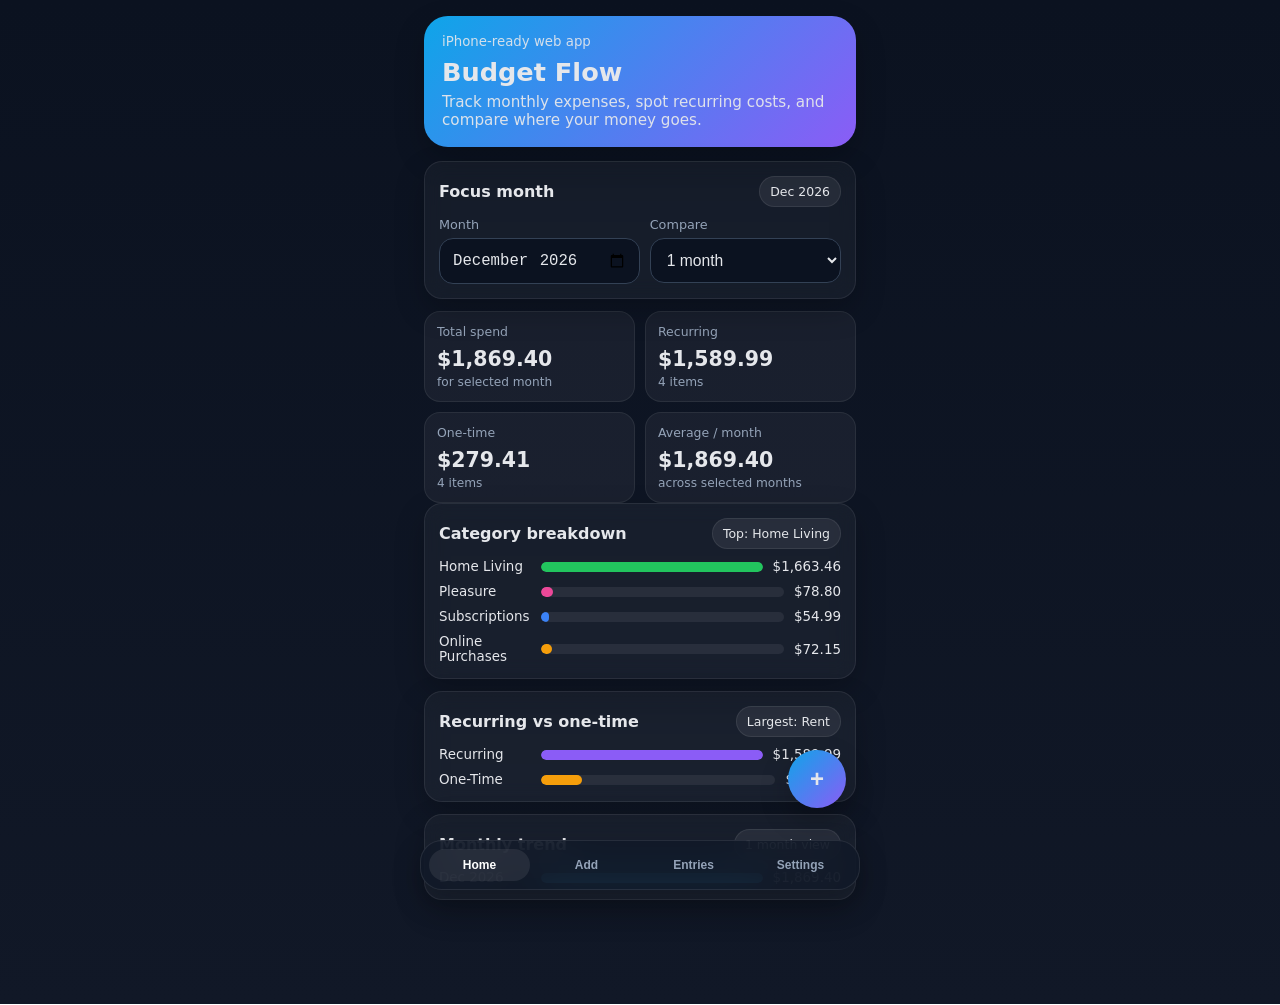
==== index.html @ 158a72c1 "Add files via upload" ====
<!DOCTYPE html>
<html lang="en">
<head>
  <meta charset="UTF-8" />
  <meta name="viewport" content="width=device-width, initial-scale=1, viewport-fit=cover" />
  <meta name="theme-color" content="#111827" />

  <meta name="apple-mobile-web-app-capable" content="yes" />
  <meta name="apple-mobile-web-app-status-bar-style" content="black-translucent" />
  <meta name="apple-mobile-web-app-title" content="Budget Flow" />
  <link rel="manifest" href="manifest.webmanifest" />
  <link rel="apple-touch-icon" href="icon-192.png" />
  <title>Budget Flow</title>
  <style>
    :root {
      --bg: #0f172a;
      --panel: #111827;
      --panel-2: #1f2937;
      --card: #ffffff;
      --text: #e5e7eb;
      --muted: #94a3b8;
      --line: #334155;
      --accent: #38bdf8;
      --green: #22c55e;
      --red: #ef4444;
      --amber: #f59e0b;
      --purple: #8b5cf6;
      --pink: #ec4899;
      --shadow: 0 12px 30px rgba(0,0,0,.22);
      --radius: 18px;
    }
    * { box-sizing: border-box; }
    body {
      margin: 0;
      font-family: Inter, ui-sans-serif, system-ui, -apple-system, Segoe UI, Roboto, Arial, sans-serif;
      background: linear-gradient(180deg, #0b1220 0%, #111827 100%);
      color: var(--text);
      min-height: 100vh;
    }
    .app {
      width: 100%;
      max-width: 460px;
      margin: 0 auto;
      min-height: 100vh;
      padding: 16px 14px 92px;
      position: relative;
    }
    .hero {
      background: linear-gradient(135deg, #0ea5e9 0%, #8b5cf6 100%);
      border-radius: 24px;
      padding: 18px;
      box-shadow: var(--shadow);
      margin-bottom: 14px;
    }
    .hero small { opacity: .9; display:block; margin-bottom:8px; }
    .hero h1 { margin: 0 0 6px; font-size: 1.6rem; }
    .hero p { margin: 0; opacity: .95; font-size: .95rem; }
    .tabs { display: none; }
    .screen { display: none; }
    .screen.active { display: block; }
    .card {
      background: rgba(255,255,255,.04);
      backdrop-filter: blur(10px);
      border: 1px solid rgba(255,255,255,.08);
      border-radius: var(--radius);
      padding: 14px;
      margin-bottom: 12px;
      box-shadow: var(--shadow);
    }
    .section-title {
      display:flex;
      align-items:center;
      justify-content:space-between;
      margin-bottom: 10px;
      gap: 8px;
    }
    .section-title h2 { font-size: 1rem; margin: 0; }
    .chip {
      display:inline-flex;
      align-items:center;
      gap:6px;
      padding: 7px 10px;
      border-radius: 999px;
      background: rgba(255,255,255,.07);
      color: var(--text);
      font-size: .78rem;
      border: 1px solid rgba(255,255,255,.08);
    }
    .grid2 { display:grid; grid-template-columns: 1fr 1fr; gap: 10px; }
    .metric {
      background: rgba(255,255,255,.05);
      border: 1px solid rgba(255,255,255,.07);
      border-radius: 16px;
      padding: 12px;
    }
    .metric .label { color: var(--muted); font-size: .78rem; margin-bottom: 8px; }
    .metric .value { font-size: 1.28rem; font-weight: 700; }
    .metric .sub { color: var(--muted); font-size: .76rem; margin-top: 4px; }
    .row { display:flex; gap:10px; }
    .row > * { flex:1; }
    label { display:block; font-size:.8rem; color: var(--muted); margin: 0 0 6px; }
    input, select, button, textarea {
      width: 100%;
      border: 1px solid var(--line);
      border-radius: 14px;
      background: #0b1220;
      color: var(--text);
      padding: 12px 12px;
      font-size: .98rem;
      outline: none;
    }
    textarea { min-height: 86px; resize: vertical; }
    button {
      background: linear-gradient(135deg, #0ea5e9 0%, #8b5cf6 100%);
      border: none;
      font-weight: 700;
      cursor: pointer;
    }
    button.secondary {
      background: rgba(255,255,255,.07);
      border: 1px solid rgba(255,255,255,.1);
      font-weight: 600;
    }
    button.danger { background: linear-gradient(135deg, #ef4444 0%, #f97316 100%); }
    .segmented {
      display:flex;
      background: rgba(255,255,255,.05);
      border-radius: 14px;
      padding: 4px;
      gap: 4px;
    }
    .segmented button {
      background: transparent;
      border: 0;
      padding: 10px 8px;
      border-radius: 12px;
      font-size: .86rem;
      color: var(--text);
    }
    .segmented button.active { background: rgba(255,255,255,.11); }
    .barlist { display:flex; flex-direction:column; gap:10px; }
    .barrow { display:grid; grid-template-columns: 92px 1fr auto; gap: 10px; align-items:center; font-size:.84rem; }
    .bar {
      height: 10px; border-radius: 999px; background: rgba(255,255,255,.07); overflow:hidden;
    }
    .bar > span { display:block; height:100%; border-radius:999px; }
    .transactions { display:flex; flex-direction:column; gap:10px; }
    .tx {
      background: rgba(255,255,255,.04);
      border: 1px solid rgba(255,255,255,.07);
      border-radius: 16px;
      padding: 12px;
    }
    .tx-top { display:flex; justify-content:space-between; gap:10px; align-items:start; }
    .tx-title { font-weight:700; }
    .tx-meta { color: var(--muted); font-size: .78rem; margin-top: 6px; line-height: 1.45; }
    .amount { font-weight:800; white-space: nowrap; }
    .pillrow { display:flex; flex-wrap:wrap; gap:6px; margin-top:8px; }
    .pill { font-size:.73rem; padding:6px 8px; border-radius: 999px; background: rgba(255,255,255,.07); border:1px solid rgba(255,255,255,.08); }
    .home { background: rgba(34,197,94,.17); }
    .pleasure { background: rgba(236,72,153,.17); }
    .subscriptions { background: rgba(59,130,246,.17); }
    .online { background: rgba(245,158,11,.17); }
    .fixednav {
      position: fixed;
      bottom: 10px;
      left: 50%;
      transform: translateX(-50%);
      width: min(440px, calc(100vw - 20px));
      background: rgba(17,24,39,.88);
      border: 1px solid rgba(255,255,255,.09);
      border-radius: 22px;
      backdrop-filter: blur(18px);
      box-shadow: var(--shadow);
      display:grid;
      grid-template-columns: repeat(4,1fr);
      gap: 6px;
      padding: 8px;
      z-index: 20;
    }
    .navbtn {
      background: transparent;
      border: none;
      color: var(--muted);
      padding: 9px 4px;
      border-radius: 16px;
      font-size: .75rem;
    }
    .navbtn.active { background: rgba(255,255,255,.08); color: white; }
    .fab {
      position: fixed;
      right: max(18px, calc((100vw - 440px)/2 + 14px));
      bottom: 92px;
      width: 58px;
      height: 58px;
      border-radius: 999px;
      font-size: 1.5rem;
      box-shadow: var(--shadow);
      z-index: 19;
    }
    .hint { color: var(--muted); font-size: .78rem; }
    .mini { font-size: .76rem; color: var(--muted); }
    .divider { height:1px; background: rgba(255,255,255,.08); margin: 10px 0; }
    .hidden { display:none !important; }
    @media (max-width: 370px) {
      .grid2 { grid-template-columns: 1fr; }
      .barrow { grid-template-columns: 78px 1fr auto; }
    }
  </style>
</head>
<body>
  <div class="app">
    <div class="hero">
      <small>iPhone-ready web app</small>
      <h1>Budget Flow</h1>
      <p>Track monthly expenses, spot recurring costs, and compare where your money goes.</p>
    </div>

    <section id="screen-dashboard" class="screen active">
      <div class="card">
        <div class="section-title">
          <h2>Focus month</h2>
          <span class="chip" id="focusMonthLabel"></span>
        </div>
        <div class="row">
          <div>
            <label for="focusMonth">Month</label>
            <input id="focusMonth" type="month" />
          </div>
          <div>
            <label for="rangeSelect">Compare</label>
            <select id="rangeSelect">
              <option value="1">1 month</option>
              <option value="2">2 months</option>
              <option value="3">3 months</option>
              <option value="5">5 months</option>
              <option value="12">12 months</option>
            </select>
          </div>
        </div>
      </div>

      <div class="grid2">
        <div class="metric"><div class="label">Total spend</div><div class="value" id="mTotal">$0</div><div class="sub" id="mTotalSub">for selected period</div></div>
        <div class="metric"><div class="label">Recurring</div><div class="value" id="mRecurring">$0</div><div class="sub" id="mRecurringSub">0 items</div></div>
        <div class="metric"><div class="label">One-time</div><div class="value" id="mOneTime">$0</div><div class="sub" id="mOneTimeSub">0 items</div></div>
        <div class="metric"><div class="label">Average / month</div><div class="value" id="mAverage">$0</div><div class="sub" id="mAverageSub">across selected months</div></div>
      </div>

      <div class="card">
        <div class="section-title"><h2>Category breakdown</h2><span class="chip" id="topCategory"></span></div>
        <div class="barlist" id="categoryBars"></div>
      </div>

      <div class="card">
        <div class="section-title"><h2>Recurring vs one-time</h2><span class="chip" id="largestExpense"></span></div>
        <div class="barlist" id="typeBars"></div>
      </div>

      <div class="card">
        <div class="section-title"><h2>Monthly trend</h2><span class="chip" id="trendWindowLabel"></span></div>
        <div class="barlist" id="trendBars"></div>
      </div>
    </section>

    <section id="screen-add" class="screen">
      <div class="card">
        <div class="section-title"><h2>Quick add expense</h2><span class="chip">Fast entry</span></div>
        <form id="expenseForm">
          <div class="row">
            <div>
              <label>Date</label>
              <input id="date" type="date" required />
            </div>
            <div>
              <label>Amount</label>
              <input id="amount" type="number" min="0" step="0.01" placeholder="0.00" required />
            </div>
          </div>
          <div>
            <label>Title</label>
            <input id="title" type="text" placeholder="Netflix, Groceries, Trip deposit..." required />
          </div>
          <div class="row">
            <div>
              <label>Category</label>
              <select id="category">
                <option>Home & Living</option>
                <option>Pleasure</option>
                <option>Subscriptions</option>
                <option>Online Purchases</option>
              </select>
            </div>
            <div>
              <label>Payment method</label>
              <select id="paymentMethod">
                <option>Credit Card</option>
                <option>Debit</option>
                <option>Cash</option>
                <option>Bank Transfer</option>
                <option>PayPal</option>
                <option>Apple Pay</option>
              </select>
            </div>
          </div>
          <div>
            <label>Cost type</label>
            <div class="segmented" id="costTypeToggle">
              <button type="button" class="active" data-value="One-Time">One-Time</button>
              <button type="button" data-value="Recurring">Recurring</button>
            </div>
          </div>
          <div id="recurrenceWrap" class="hidden" style="margin-top:10px;">
            <label>Recurring frequency</label>
            <select id="frequency">
              <option value="Monthly">Monthly</option>
              <option value="Weekly">Weekly</option>
              <option value="Yearly">Yearly</option>
            </select>
          </div>
          <details style="margin-top:10px;">
            <summary class="hint">Add note</summary>
            <div style="margin-top:8px;"><textarea id="notes" placeholder="Optional details..."></textarea></div>
          </details>
          <div style="margin-top:12px;"><button type="submit">Save expense</button></div>
        </form>
      </div>

      <div class="card">
        <div class="section-title"><h2>Smart tips</h2><span class="chip">App style</span></div>
        <div class="mini">Use short titles so your list stays clean. Add a note only when you need context. Keep recurring bills tagged correctly so monthly comparisons stay accurate.</div>
      </div>
    </section>

    <section id="screen-list" class="screen">
      <div class="card">
        <div class="section-title"><h2>Filters</h2><span class="chip" id="entryCount"></span></div>
        <div class="row">
          <div>
            <label>Month</label>
            <input id="filterMonth" type="month" />
          </div>
          <div>
            <label>Category</label>
            <select id="filterCategory">
              <option value="All">All</option>
              <option>Home & Living</option>
              <option>Pleasure</option>
              <option>Subscriptions</option>
              <option>Online Purchases</option>
            </select>
          </div>
        </div>
        <div class="row" style="margin-top:10px;">
          <div>
            <label>Cost type</label>
            <select id="filterType">
              <option value="All">All</option>
              <option>Recurring</option>
              <option>One-Time</option>
            </select>
          </div>
          <div>
            <label>Search title</label>
            <input id="filterSearch" type="text" placeholder="Search..." />
          </div>
        </div>
      </div>
      <div class="transactions" id="transactionList"></div>
    </section>

    <section id="screen-settings" class="screen">
      <div class="card">
        <div class="section-title"><h2>Install on iPhone</h2><span class="chip">Home Screen</span></div>
        <div class="mini" style="margin-bottom:10px;">Open this app from a normal web link in Safari, tap Share, then Add to Home Screen. Your data stays saved on your iPhone in Safari for that installed app.</div>
      </div>
      <div class="card">
        <div class="section-title"><h2>Data</h2><span class="chip">Safe export</span></div>
        <div class="mini" style="margin-bottom:10px;">Your data is saved in this browser using local storage. You can also link one JSON backup file for auto-overwrite on each change in supported browsers.</div>
        <div class="row">
          <button class="secondary" id="enableAutoSave">Link backup file</button>
          <button class="secondary" id="saveNow">Save now</button>
        </div>
        <div class="mini" id="autoSaveStatus" style="margin-top:10px;">Auto-save file: Not linked. On iPhone, use browser save plus Export JSON backups.</div>
        <div class="row" style="margin-top:10px;">
          <button class="secondary" id="exportJson">Export JSON</button>
          <button class="secondary" id="exportCsv">Export CSV</button>
        </div>
        <div style="margin-top:10px;">
          <label>Import JSON backup</label>
          <input id="importJson" type="file" accept="application/json" />
        </div>
      </div>
      <div class="card">
        <div class="section-title"><h2>Reset</h2><span class="chip">Use carefully</span></div>
        <button class="danger" id="clearAll">Delete all expenses</button>
      </div>
    </section>
  </div>

  <button class="fab" id="fabAdd">+</button>
  <nav class="fixednav">
    <button class="navbtn active" data-screen="dashboard">Home</button>
    <button class="navbtn" data-screen="add">Add</button>
    <button class="navbtn" data-screen="list">Entries</button>
    <button class="navbtn" data-screen="settings">Settings</button>
  </nav>

  <script>
    const STORAGE_KEY = 'budget-flow-v1';
    const fmt = new Intl.NumberFormat(undefined, { style: 'currency', currency: 'USD' });
    const MONTH_NAMES = ['Jan','Feb','Mar','Apr','May','Jun','Jul','Aug','Sep','Oct','Nov','Dec'];
    const today = new Date();
    const currentMonth = today.toISOString().slice(0,7);
    const categoryColors = {
      'Home & Living': '#22c55e',
      'Pleasure': '#ec4899',
      'Subscriptions': '#3b82f6',
      'Online Purchases': '#f59e0b'
    };

    const DB_NAME = 'budget-flow-file-handles';
    const STORE_NAME = 'handles';
    const HANDLE_KEY = 'autosave-json';
    let autoSaveHandle = null;


    function seedData() {
      return [
        { id: crypto.randomUUID(), date: currentMonth + '-01', title: 'Rent', category: 'Home & Living', amount: 1450, type: 'Recurring', frequency: 'Monthly', paymentMethod: 'Bank Transfer', notes: '' },
        { id: crypto.randomUUID(), date: currentMonth + '-03', title: 'Groceries', category: 'Home & Living', amount: 128.46, type: 'One-Time', frequency: '', paymentMethod: 'Debit', notes: '' },
        { id: crypto.randomUUID(), date: currentMonth + '-05', title: 'Netflix', category: 'Subscriptions', amount: 18.99, type: 'Recurring', frequency: 'Monthly', paymentMethod: 'Credit Card', notes: '' },
        { id: crypto.randomUUID(), date: currentMonth + '-07', title: 'Dinner Out', category: 'Pleasure', amount: 54.80, type: 'One-Time', frequency: '', paymentMethod: 'Credit Card', notes: '' },
        { id: crypto.randomUUID(), date: currentMonth + '-10', title: 'Amazon Order', category: 'Online Purchases', amount: 72.15, type: 'One-Time', frequency: '', paymentMethod: 'Credit Card', notes: '' },
        { id: crypto.randomUUID(), date: currentMonth + '-12', title: 'Gym', category: 'Subscriptions', amount: 36.00, type: 'Recurring', frequency: 'Monthly', paymentMethod: 'Credit Card', notes: '' },
        { id: crypto.randomUUID(), date: currentMonth + '-15', title: 'Movie Night', category: 'Pleasure', amount: 24.00, type: 'One-Time', frequency: '', paymentMethod: 'Debit', notes: '' },
        { id: crypto.randomUUID(), date: currentMonth + '-16', title: 'Phone Bill', category: 'Home & Living', amount: 85.00, type: 'Recurring', frequency: 'Monthly', paymentMethod: 'Credit Card', notes: '' }
      ];
    }

    function loadExpenses() {
      const raw = localStorage.getItem(STORAGE_KEY);
      if (!raw) {
        const initial = seedData();
        localStorage.setItem(STORAGE_KEY, JSON.stringify(initial));
        return initial;
      }
      try { return JSON.parse(raw); } catch { return seedData(); }
    }
    let expenses = loadExpenses();

    async function saveExpenses() {
      localStorage.setItem(STORAGE_KEY, JSON.stringify(expenses));
      await autoWriteBackup();
      renderAll();
    }

    function monthLabel(monthStr) {
      const [y, m] = monthStr.split('-').map(Number);
      return `${MONTH_NAMES[m-1]} ${y}`;
    }

    function getMonthRange(endMonth, count) {
      const out = [];
      const [y, m] = endMonth.split('-').map(Number);
      const base = new Date(y, m - 1, 1);
      for (let i = count - 1; i >= 0; i--) {
        const d = new Date(base.getFullYear(), base.getMonth() - i, 1);
        out.push(`${d.getFullYear()}-${String(d.getMonth()+1).padStart(2,'0')}`);
      }
      return out;
    }

    function screen(name) {
      document.querySelectorAll('.screen').forEach(s => s.classList.remove('active'));
      document.getElementById(`screen-${name}`).classList.add('active');
      document.querySelectorAll('.navbtn').forEach(b => b.classList.toggle('active', b.dataset.screen === name));
      document.getElementById('fabAdd').style.display = name === 'add' ? 'none' : 'block';
    }

    document.querySelectorAll('.navbtn').forEach(btn => btn.addEventListener('click', () => screen(btn.dataset.screen)));
    document.getElementById('fabAdd').addEventListener('click', () => screen('add'));

    let activeType = 'One-Time';
    document.querySelectorAll('#costTypeToggle button').forEach(btn => {
      btn.addEventListener('click', () => {
        document.querySelectorAll('#costTypeToggle button').forEach(b => b.classList.remove('active'));
        btn.classList.add('active');
        activeType = btn.dataset.value;
        document.getElementById('recurrenceWrap').classList.toggle('hidden', activeType !== 'Recurring');
      });
    });

    document.getElementById('date').value = today.toISOString().slice(0,10);
    document.getElementById('focusMonth').value = currentMonth;
    document.getElementById('filterMonth').value = currentMonth;

    document.getElementById('expenseForm').addEventListener('submit', (e) => {
      e.preventDefault();
      const item = {
        id: crypto.randomUUID(),
        date: document.getElementById('date').value,
        title: document.getElementById('title').value.trim(),
        category: document.getElementById('category').value,
        amount: parseFloat(document.getElementById('amount').value || '0'),
        type: activeType,
        frequency: activeType === 'Recurring' ? document.getElementById('frequency').value : '',
        paymentMethod: document.getElementById('paymentMethod').value,
        notes: document.getElementById('notes').value.trim()
      };
      expenses.unshift(item);
      document.getElementById('expenseForm').reset();
      document.getElementById('date').value = today.toISOString().slice(0,10);
      activeType = 'One-Time';
      document.querySelectorAll('#costTypeToggle button').forEach((b, i) => b.classList.toggle('active', i === 0));
      document.getElementById('recurrenceWrap').classList.add('hidden');
      saveExpenses();
      screen('dashboard');
    });

    function filteredExpenses() {
      const month = document.getElementById('filterMonth').value;
      const cat = document.getElementById('filterCategory').value;
      const type = document.getElementById('filterType').value;
      const search = document.getElementById('filterSearch').value.trim().toLowerCase();
      return [...expenses].filter(e => {
        if (month && !e.date.startsWith(month)) return false;
        if (cat !== 'All' && e.category !== cat) return false;
        if (type !== 'All' && e.type !== type) return false;
        if (search && !e.title.toLowerCase().includes(search)) return false;
        return true;
      }).sort((a,b) => b.date.localeCompare(a.date));
    }

    ['filterMonth','filterCategory','filterType','filterSearch','focusMonth','rangeSelect'].forEach(id => {
      document.getElementById(id).addEventListener('input', renderAll);
      document.getElementById(id).addEventListener('change', renderAll);
    });

    function setBars(containerId, rows) {
      const el = document.getElementById(containerId);
      if (!rows.length) { el.innerHTML = '<div class="mini">No data yet.</div>'; return; }
      const max = Math.max(...rows.map(r => r.value), 1);
      el.innerHTML = rows.map(r => `
        <div class="barrow">
          <div>${r.label}</div>
          <div class="bar"><span style="width:${(r.value/max)*100}%; background:${r.color};"></span></div>
          <div>${fmt.format(r.value)}</div>
        </div>`).join('');
    }

    function renderDashboard() {
      const focusMonth = document.getElementById('focusMonth').value || currentMonth;
      const range = parseInt(document.getElementById('rangeSelect').value, 10);
      const months = getMonthRange(focusMonth, range);
      const set = new Set(months);
      const data = expenses.filter(e => set.has(e.date.slice(0,7)));
      const total = data.reduce((s,e) => s + e.amount, 0);
      const recurring = data.filter(e => e.type === 'Recurring');
      const oneTime = data.filter(e => e.type === 'One-Time');
      const recurringTotal = recurring.reduce((s,e) => s + e.amount, 0);
      const oneTimeTotal = oneTime.reduce((s,e) => s + e.amount, 0);
      const average = total / range;
      const byCat = ['Home & Living','Pleasure','Subscriptions','Online Purchases'].map(cat => ({
        label: cat.replace(' & ', ' '),
        value: data.filter(e => e.category === cat).reduce((s,e) => s + e.amount, 0),
        color: categoryColors[cat]
      }));
      const topCat = [...byCat].sort((a,b) => b.value - a.value)[0];
      const largest = [...data].sort((a,b) => b.amount - a.amount)[0];
      const trendRows = months.map(m => ({
        label: monthLabel(m),
        value: expenses.filter(e => e.date.startsWith(m)).reduce((s,e) => s + e.amount, 0),
        color: '#38bdf8'
      }));

      document.getElementById('focusMonthLabel').textContent = monthLabel(focusMonth);
      document.getElementById('trendWindowLabel').textContent = `${range} month view`;
      document.getElementById('mTotal').textContent = fmt.format(total);
      document.getElementById('mRecurring').textContent = fmt.format(recurringTotal);
      document.getElementById('mOneTime').textContent = fmt.format(oneTimeTotal);
      document.getElementById('mAverage').textContent = fmt.format(average);
      document.getElementById('mRecurringSub').textContent = `${recurring.length} items`;
      document.getElementById('mOneTimeSub').textContent = `${oneTime.length} items`;
      document.getElementById('mTotalSub').textContent = `for ${range === 1 ? 'selected month' : `${range} months`}`;
      document.getElementById('topCategory').textContent = topCat && topCat.value > 0 ? `Top: ${topCat.label}` : 'No spend';
      document.getElementById('largestExpense').textContent = largest ? `Largest: ${largest.title}` : 'No expenses';

      setBars('categoryBars', byCat);
      setBars('typeBars', [
        { label: 'Recurring', value: recurringTotal, color: '#8b5cf6' },
        { label: 'One-Time', value: oneTimeTotal, color: '#f59e0b' }
      ]);
      setBars('trendBars', trendRows);
    }

    function categoryClass(cat) {
      if (cat === 'Home & Living') return 'home';
      if (cat === 'Pleasure') return 'pleasure';
      if (cat === 'Subscriptions') return 'subscriptions';
      return 'online';
    }

    function renderList() {
      const data = filteredExpenses();
      document.getElementById('entryCount').textContent = `${data.length} items`;
      const el = document.getElementById('transactionList');
      if (!data.length) { el.innerHTML = '<div class="card mini">No matching entries.</div>'; return; }
      el.innerHTML = data.map(e => `
        <div class="tx">
          <div class="tx-top">
            <div>
              <div class="tx-title">${escapeHtml(e.title)}</div>
              <div class="tx-meta">${escapeHtml(e.date)} · ${escapeHtml(e.paymentMethod)}</div>
            </div>
            <div class="amount">${fmt.format(e.amount)}</div>
          </div>
          <div class="pillrow">
            <span class="pill ${categoryClass(e.category)}">${escapeHtml(e.category)}</span>
            <span class="pill">${escapeHtml(e.type)}${e.frequency ? ' · ' + escapeHtml(e.frequency) : ''}</span>
          </div>
          ${e.notes ? `<div class="tx-meta" style="margin-top:8px;">${escapeHtml(e.notes)}</div>` : ''}
          <div style="margin-top:10px;"><button class="secondary" onclick="deleteExpense('${e.id}')">Delete</button></div>
        </div>
      `).join('');
    }

    function escapeHtml(str) {
      return String(str || '').replace(/[&<>'"]/g, c => ({'&':'&amp;','<':'&lt;','>':'&gt;',"'":'&#39;','"':'&quot;'}[c]));
    }

    window.deleteExpense = function(id) {
      expenses = expenses.filter(e => e.id !== id);
      saveExpenses();
    }

    function downloadFile(name, content, type) {
      const blob = new Blob([content], { type });
      const a = document.createElement('a');
      a.href = URL.createObjectURL(blob);
      a.download = name;
      a.click();
      URL.revokeObjectURL(a.href);
    }

    document.getElementById('exportJson').addEventListener('click', () => {
      downloadFile('budget-flow-backup.json', JSON.stringify(expenses, null, 2), 'application/json');
    });

    document.getElementById('exportCsv').addEventListener('click', () => {
      const header = ['date','title','category','amount','type','frequency','paymentMethod','notes'];
      const rows = expenses.map(e => header.map(k => `"${String(e[k] ?? '').replaceAll('"', '""')}"`).join(','));
      downloadFile('budget-flow-export.csv', [header.join(','), ...rows].join('\n'), 'text/csv');
    });

    document.getElementById('importJson').addEventListener('change', async (e) => {
      const file = e.target.files[0];
      if (!file) return;
      try {
        const text = await file.text();
        const parsed = JSON.parse(text);
        if (!Array.isArray(parsed)) throw new Error('Invalid file');
        expenses = parsed;
        saveExpenses();
        alert('Import successful.');
      } catch {
        alert('Import failed. Please use a valid backup JSON file.');
      }
    });

    document.getElementById('clearAll').addEventListener('click', () => {
      if (!confirm('Delete all saved expenses from this browser?')) return;
      expenses = [];
      saveExpenses();
    });

    async function openHandleDb() {
      return await new Promise((resolve, reject) => {
        const req = indexedDB.open(DB_NAME, 1);
        req.onupgradeneeded = () => {
          req.result.createObjectStore(STORE_NAME);
        };
        req.onsuccess = () => resolve(req.result);
        req.onerror = () => reject(req.error);
      });
    }

    async function setStoredHandle(handle) {
      const db = await openHandleDb();
      await new Promise((resolve, reject) => {
        const tx = db.transaction(STORE_NAME, 'readwrite');
        tx.objectStore(STORE_NAME).put(handle, HANDLE_KEY);
        tx.oncomplete = () => resolve();
        tx.onerror = () => reject(tx.error);
      });
      db.close();
    }

    async function getStoredHandle() {
      const db = await openHandleDb();
      const value = await new Promise((resolve, reject) => {
        const tx = db.transaction(STORE_NAME, 'readonly');
        const req = tx.objectStore(STORE_NAME).get(HANDLE_KEY);
        req.onsuccess = () => resolve(req.result || null);
        req.onerror = () => reject(req.error);
      });
      db.close();
      return value;
    }

    function updateAutoSaveStatus(message) {
      const el = document.getElementById('autoSaveStatus');
      if (el) el.textContent = message;
    }

    async function autoWriteBackup(forcePicker = false) {
      try {
        if (!window.showSaveFilePicker) {
          updateAutoSaveStatus('Auto-save file: Unsupported in this browser');
          return false;
        }
        if (!autoSaveHandle && !forcePicker) return false;
        if (!autoSaveHandle && forcePicker) {
          autoSaveHandle = await window.showSaveFilePicker({
            suggestedName: 'budget-flow-autosave.json',
            types: [{ description: 'JSON Files', accept: { 'application/json': ['.json'] } }]
          });
          await setStoredHandle(autoSaveHandle);
        }
        if (!autoSaveHandle) return false;
        const permission = await autoSaveHandle.queryPermission({ mode: 'readwrite' });
        let granted = permission;
        if (granted !== 'granted') {
          granted = await autoSaveHandle.requestPermission({ mode: 'readwrite' });
        }
        if (granted !== 'granted') {
          updateAutoSaveStatus('Auto-save file: Permission not granted');
          return false;
        }
        const writable = await autoSaveHandle.createWritable();
        await writable.write(JSON.stringify(expenses, null, 2));
        await writable.close();
        updateAutoSaveStatus(`Auto-save file: Linked and synced (${new Date().toLocaleString()})`);
        return true;
      } catch (err) {
        updateAutoSaveStatus('Auto-save file: Could not write backup');
        return false;
      }
    }

    async function initAutoSave() {
      if (!window.showSaveFilePicker) {
        updateAutoSaveStatus('Auto-save file: Unsupported in this browser');
        return;
      }
      try {
        autoSaveHandle = await getStoredHandle();
        if (autoSaveHandle) {
          updateAutoSaveStatus('Auto-save file: Linked, waiting to sync');
          await autoWriteBackup();
        } else {
          updateAutoSaveStatus('Auto-save file: Not linked. On iPhone, use browser save plus Export JSON backups.');
        }
      } catch {
        updateAutoSaveStatus('Auto-save file: Not linked. On iPhone, use browser save plus Export JSON backups.');
      }
    }

    document.getElementById('enableAutoSave').addEventListener('click', async () => {
      const ok = await autoWriteBackup(true);
      if (!ok) alert('Could not link the backup file in this browser. Try Chrome or Edge and choose a JSON file location.');
    });

    document.getElementById('saveNow').addEventListener('click', async () => {
      const ok = await autoWriteBackup(!!window.showSaveFilePicker && !autoSaveHandle);
      if (ok) alert('Backup file saved.');
      else alert('Could not save the backup file here. Your data is still stored locally in this browser.');
    });

    function renderAll() {
      renderDashboard();
      renderList();
    }

    renderAll();
    initAutoSave();

    if ('serviceWorker' in navigator) {
      window.addEventListener('load', () => {
        navigator.serviceWorker.register('./service-worker.js').catch(() => {});
      });
    }
  </script>
</body>
</html>
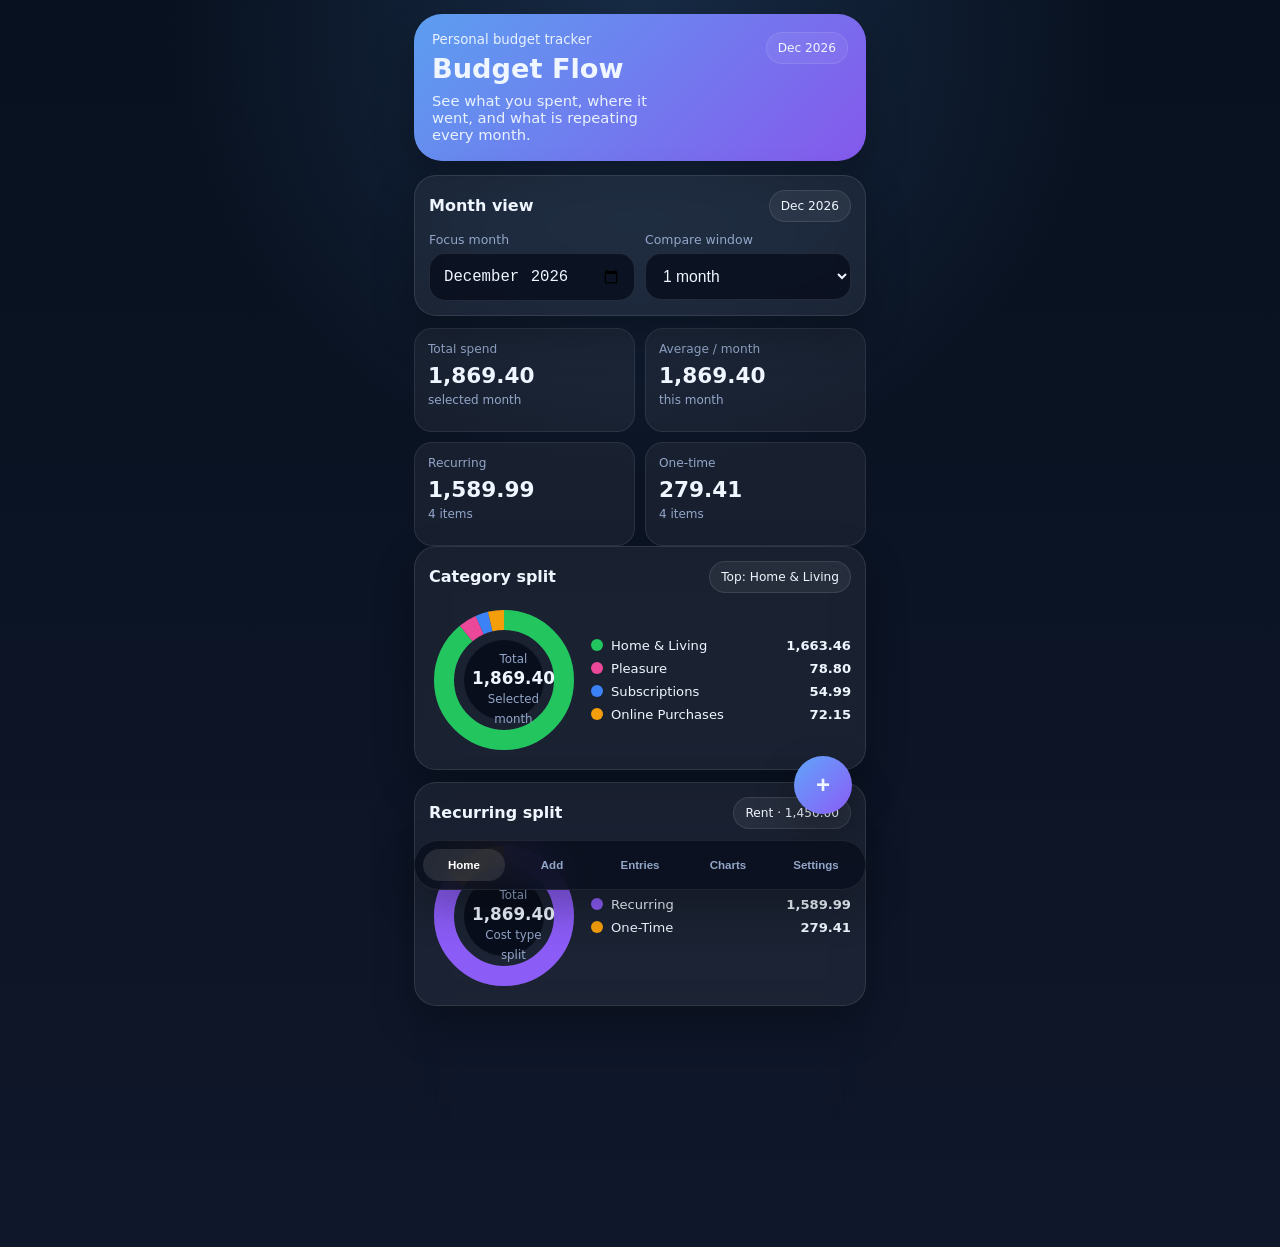
==== commit 3a4a7d3d: "Add files via upload" ====
--- a/index.html
+++ b/index.html
@@ -3,8 +3,7 @@
 <head>
   <meta charset="UTF-8" />
   <meta name="viewport" content="width=device-width, initial-scale=1, viewport-fit=cover" />
-  <meta name="theme-color" content="#111827" />
-
+  <meta name="theme-color" content="#0f172a" />
   <meta name="apple-mobile-web-app-capable" content="yes" />
   <meta name="apple-mobile-web-app-status-bar-style" content="black-translucent" />
   <meta name="apple-mobile-web-app-title" content="Budget Flow" />
@@ -13,222 +12,240 @@
   <title>Budget Flow</title>
   <style>
     :root {
-      --bg: #0f172a;
-      --panel: #111827;
-      --panel-2: #1f2937;
-      --card: #ffffff;
-      --text: #e5e7eb;
-      --muted: #94a3b8;
-      --line: #334155;
-      --accent: #38bdf8;
-      --green: #22c55e;
-      --red: #ef4444;
-      --amber: #f59e0b;
-      --purple: #8b5cf6;
+      --bg: #08111f;
+      --bg2: #0f172a;
+      --panel: rgba(15, 23, 42, 0.82);
+      --panel-solid: #111c31;
+      --card: rgba(255,255,255,0.06);
+      --line: rgba(255,255,255,0.10);
+      --text: #eff6ff;
+      --muted: #93a6c8;
+      --accent: #60a5fa;
+      --accent2: #8b5cf6;
+      --good: #22c55e;
+      --warn: #f59e0b;
       --pink: #ec4899;
-      --shadow: 0 12px 30px rgba(0,0,0,.22);
-      --radius: 18px;
-    }
-    * { box-sizing: border-box; }
+      --cyan: #22d3ee;
+      --shadow: 0 18px 40px rgba(0,0,0,.28);
+      --radius: 22px;
+    }
+    * { box-sizing: border-box; -webkit-tap-highlight-color: transparent; }
+    html, body { margin:0; min-height:100%; }
     body {
-      margin: 0;
-      font-family: Inter, ui-sans-serif, system-ui, -apple-system, Segoe UI, Roboto, Arial, sans-serif;
-      background: linear-gradient(180deg, #0b1220 0%, #111827 100%);
+      font-family: Inter, ui-sans-serif, system-ui, -apple-system, BlinkMacSystemFont, "Segoe UI", sans-serif;
+      background:
+        radial-gradient(circle at top, rgba(96,165,250,0.18), transparent 34%),
+        linear-gradient(180deg, var(--bg) 0%, var(--bg2) 100%);
       color: var(--text);
-      min-height: 100vh;
     }
     .app {
       width: 100%;
-      max-width: 460px;
+      max-width: 480px;
       margin: 0 auto;
       min-height: 100vh;
-      padding: 16px 14px 92px;
+      padding: calc(env(safe-area-inset-top, 0px) + 14px) 14px calc(env(safe-area-inset-bottom, 0px) + 106px);
       position: relative;
     }
     .hero {
-      background: linear-gradient(135deg, #0ea5e9 0%, #8b5cf6 100%);
-      border-radius: 24px;
+      background: linear-gradient(135deg, rgba(96,165,250,.95), rgba(139,92,246,.95));
+      border-radius: 28px;
       padding: 18px;
       box-shadow: var(--shadow);
       margin-bottom: 14px;
     }
-    .hero small { opacity: .9; display:block; margin-bottom:8px; }
-    .hero h1 { margin: 0 0 6px; font-size: 1.6rem; }
-    .hero p { margin: 0; opacity: .95; font-size: .95rem; }
-    .tabs { display: none; }
-    .screen { display: none; }
-    .screen.active { display: block; }
-    .card {
-      background: rgba(255,255,255,.04);
-      backdrop-filter: blur(10px);
+    .hero-top { display:flex; justify-content:space-between; align-items:flex-start; gap:12px; }
+    .hero small { opacity: .95; display:block; margin-bottom:8px; }
+    .hero h1 { margin:0; font-size:1.7rem; line-height:1.05; }
+    .hero p { margin:8px 0 0; opacity:.96; font-size:.92rem; max-width: 240px; }
+    .glass, .card {
+      background: var(--card);
+      border: 1px solid var(--line);
+      border-radius: var(--radius);
+      backdrop-filter: blur(14px);
+      -webkit-backdrop-filter: blur(14px);
+      box-shadow: var(--shadow);
+    }
+    .card { padding: 14px; margin-bottom: 12px; }
+    .screen { display:none; }
+    .screen.active { display:block; }
+    .section-title, .toolbar-row { display:flex; align-items:center; justify-content:space-between; gap:10px; }
+    .section-title { margin-bottom: 12px; }
+    .section-title h2 { margin:0; font-size:1rem; }
+    .chip, .soft-pill {
+      display:inline-flex; align-items:center; gap:6px;
+      border-radius:999px; padding:8px 11px; font-size:.76rem;
+      background: rgba(255,255,255,.06); border:1px solid rgba(255,255,255,.1);
+      color: var(--text);
+    }
+    .soft-pill { background: rgba(255,255,255,.05); }
+    .grid2 { display:grid; grid-template-columns:1fr 1fr; gap:10px; }
+    .grid3 { display:grid; grid-template-columns:repeat(3,1fr); gap:8px; }
+    .metric {
+      padding: 13px;
+      border-radius: 18px;
+      background: rgba(255,255,255,.055);
       border: 1px solid rgba(255,255,255,.08);
-      border-radius: var(--radius);
-      padding: 14px;
-      margin-bottom: 12px;
-      box-shadow: var(--shadow);
-    }
-    .section-title {
-      display:flex;
-      align-items:center;
-      justify-content:space-between;
-      margin-bottom: 10px;
-      gap: 8px;
-    }
-    .section-title h2 { font-size: 1rem; margin: 0; }
-    .chip {
-      display:inline-flex;
-      align-items:center;
-      gap:6px;
-      padding: 7px 10px;
-      border-radius: 999px;
-      background: rgba(255,255,255,.07);
+      min-height: 104px;
+    }
+    .metric .label { color: var(--muted); font-size:.76rem; margin-bottom:9px; }
+    .metric .value { font-size:1.35rem; font-weight:800; line-height:1.05; }
+    .metric .sub { color: var(--muted); font-size:.75rem; margin-top:6px; }
+    .stack { display:grid; gap:10px; }
+    .row { display:grid; grid-template-columns:1fr 1fr; gap:10px; }
+    label { display:block; font-size:.78rem; color: var(--muted); margin:0 0 6px; }
+    input, select, button, textarea {
+      width:100%;
+      border-radius: 16px;
+      border: 1px solid rgba(255,255,255,.1);
+      background: rgba(7,13,27,.76);
       color: var(--text);
-      font-size: .78rem;
-      border: 1px solid rgba(255,255,255,.08);
-    }
-    .grid2 { display:grid; grid-template-columns: 1fr 1fr; gap: 10px; }
-    .metric {
-      background: rgba(255,255,255,.05);
-      border: 1px solid rgba(255,255,255,.07);
-      border-radius: 16px;
-      padding: 12px;
-    }
-    .metric .label { color: var(--muted); font-size: .78rem; margin-bottom: 8px; }
-    .metric .value { font-size: 1.28rem; font-weight: 700; }
-    .metric .sub { color: var(--muted); font-size: .76rem; margin-top: 4px; }
-    .row { display:flex; gap:10px; }
-    .row > * { flex:1; }
-    label { display:block; font-size:.8rem; color: var(--muted); margin: 0 0 6px; }
-    input, select, button, textarea {
-      width: 100%;
-      border: 1px solid var(--line);
-      border-radius: 14px;
-      background: #0b1220;
-      color: var(--text);
-      padding: 12px 12px;
+      padding: 13px 13px;
       font-size: .98rem;
-      outline: none;
-    }
-    textarea { min-height: 86px; resize: vertical; }
+      outline:none;
+    }
+    textarea { min-height: 90px; resize: vertical; }
     button {
-      background: linear-gradient(135deg, #0ea5e9 0%, #8b5cf6 100%);
-      border: none;
+      border: 0;
+      background: linear-gradient(135deg, #60a5fa 0%, #8b5cf6 100%);
       font-weight: 700;
-      cursor: pointer;
+      cursor:pointer;
     }
     button.secondary {
-      background: rgba(255,255,255,.07);
+      background: rgba(255,255,255,.06);
       border: 1px solid rgba(255,255,255,.1);
-      font-weight: 600;
+      font-weight:600;
+    }
+    button.ghost {
+      background: transparent;
+      border: 1px solid rgba(255,255,255,.1);
     }
     button.danger { background: linear-gradient(135deg, #ef4444 0%, #f97316 100%); }
     .segmented {
-      display:flex;
-      background: rgba(255,255,255,.05);
-      border-radius: 14px;
-      padding: 4px;
-      gap: 4px;
-    }
-    .segmented button {
-      background: transparent;
-      border: 0;
-      padding: 10px 8px;
-      border-radius: 12px;
-      font-size: .86rem;
-      color: var(--text);
-    }
-    .segmented button.active { background: rgba(255,255,255,.11); }
-    .barlist { display:flex; flex-direction:column; gap:10px; }
-    .barrow { display:grid; grid-template-columns: 92px 1fr auto; gap: 10px; align-items:center; font-size:.84rem; }
-    .bar {
-      height: 10px; border-radius: 999px; background: rgba(255,255,255,.07); overflow:hidden;
-    }
-    .bar > span { display:block; height:100%; border-radius:999px; }
-    .transactions { display:flex; flex-direction:column; gap:10px; }
-    .tx {
-      background: rgba(255,255,255,.04);
-      border: 1px solid rgba(255,255,255,.07);
+      display:flex; gap:4px; padding:4px;
+      background: rgba(255,255,255,.06);
       border-radius: 16px;
-      padding: 12px;
-    }
-    .tx-top { display:flex; justify-content:space-between; gap:10px; align-items:start; }
-    .tx-title { font-weight:700; }
-    .tx-meta { color: var(--muted); font-size: .78rem; margin-top: 6px; line-height: 1.45; }
-    .amount { font-weight:800; white-space: nowrap; }
-    .pillrow { display:flex; flex-wrap:wrap; gap:6px; margin-top:8px; }
-    .pill { font-size:.73rem; padding:6px 8px; border-radius: 999px; background: rgba(255,255,255,.07); border:1px solid rgba(255,255,255,.08); }
-    .home { background: rgba(34,197,94,.17); }
-    .pleasure { background: rgba(236,72,153,.17); }
-    .subscriptions { background: rgba(59,130,246,.17); }
-    .online { background: rgba(245,158,11,.17); }
+      border: 1px solid rgba(255,255,255,.08);
+    }
+    .segmented button { background: transparent; padding:10px 8px; border-radius: 12px; }
+    .segmented button.active { background: rgba(255,255,255,.12); }
+    .tabs-row { display:flex; gap:8px; overflow:auto; padding-bottom:2px; }
+    .tabs-row button { min-width:max-content; padding:10px 12px; background: rgba(255,255,255,.06); border: 1px solid rgba(255,255,255,.08); }
+    .tabs-row button.active { background: linear-gradient(135deg, rgba(96,165,250,.28), rgba(139,92,246,.28)); }
+
+    .pie-wrap {
+      display:grid;
+      grid-template-columns: 150px 1fr;
+      gap: 12px;
+      align-items:center;
+    }
+    .pie-holder {
+      width:150px; height:150px; margin:auto; position:relative;
+      display:grid; place-items:center;
+    }
+    .pie-holder svg { width:150px; height:150px; transform: rotate(-90deg); }
+    .pie-center {
+      position:absolute; inset:34px; border-radius:999px;
+      background: rgba(7,13,27,.88); border:1px solid rgba(255,255,255,.08);
+      display:grid; place-items:center; text-align:center; padding:8px;
+    }
+    .pie-center strong { font-size:1.05rem; display:block; }
+    .legend { display:grid; gap:8px; }
+    .legend-item {
+      display:grid; grid-template-columns: 12px 1fr auto; gap:8px; align-items:center;
+      font-size:.82rem;
+    }
+    .swatch { width:12px; height:12px; border-radius:999px; }
+
+    .expense-summary {
+      display:grid; gap:10px;
+    }
+    .expense-card {
+      border-radius: 20px;
+      padding: 13px;
+      border: 1px solid rgba(255,255,255,.08);
+      background: linear-gradient(180deg, rgba(255,255,255,.05), rgba(255,255,255,.03));
+    }
+    .expense-top { display:grid; grid-template-columns: 1fr auto; gap:10px; align-items:start; }
+    .expense-title { font-weight:800; font-size:1rem; }
+    .expense-amount { font-size:1.16rem; font-weight:800; }
+    .expense-sub { color: var(--muted); font-size:.77rem; margin-top:6px; }
+    .meta-row { display:flex; flex-wrap:wrap; gap:6px; margin-top:10px; }
+    .pill { font-size:.72rem; padding:7px 9px; border-radius:999px; border:1px solid rgba(255,255,255,.08); background: rgba(255,255,255,.05); }
+    .actions-row { display:flex; gap:8px; margin-top:10px; }
+    .actions-row button { padding:10px 12px; }
+    .list-summary {
+      display:grid; grid-template-columns: repeat(3,1fr); gap:8px; margin-top:12px;
+    }
+    .mini-box { padding:10px; border-radius:16px; background: rgba(255,255,255,.05); border:1px solid rgba(255,255,255,.08); }
+    .mini-box .k { color: var(--muted); font-size:.72rem; }
+    .mini-box .v { margin-top:5px; font-weight:800; }
+    .empty { text-align:center; color:var(--muted); padding:22px 10px; }
+    .filter-grid { display:grid; grid-template-columns:1fr 1fr; gap:10px; }
+    .advanced-grid { display:grid; grid-template-columns:1fr 1fr; gap:10px; }
+    .inline-note { color:var(--muted); font-size:.74rem; line-height:1.45; }
+    .hidden { display:none !important; }
+
     .fixednav {
       position: fixed;
-      bottom: 10px;
-      left: 50%;
-      transform: translateX(-50%);
-      width: min(440px, calc(100vw - 20px));
-      background: rgba(17,24,39,.88);
-      border: 1px solid rgba(255,255,255,.09);
-      border-radius: 22px;
-      backdrop-filter: blur(18px);
-      box-shadow: var(--shadow);
-      display:grid;
-      grid-template-columns: repeat(4,1fr);
-      gap: 6px;
-      padding: 8px;
-      z-index: 20;
+      bottom: calc(env(safe-area-inset-bottom, 0px) + 10px);
+      left: 50%; transform: translateX(-50%);
+      width: min(452px, calc(100vw - 18px));
+      background: rgba(10,16,30,.9);
+      border: 1px solid rgba(255,255,255,.08);
+      border-radius: 24px;
+      display:grid; grid-template-columns: repeat(5, 1fr); gap: 6px;
+      padding: 8px; box-shadow: var(--shadow); backdrop-filter: blur(18px);
+      z-index: 30;
     }
     .navbtn {
-      background: transparent;
-      border: none;
-      color: var(--muted);
-      padding: 9px 4px;
-      border-radius: 16px;
-      font-size: .75rem;
-    }
-    .navbtn.active { background: rgba(255,255,255,.08); color: white; }
+      background: transparent; border:none; color: var(--muted);
+      border-radius: 16px; padding: 10px 4px; font-size:.72rem;
+    }
+    .navbtn.active { background: rgba(255,255,255,.1); color: white; }
     .fab {
       position: fixed;
-      right: max(18px, calc((100vw - 440px)/2 + 14px));
-      bottom: 92px;
-      width: 58px;
-      height: 58px;
-      border-radius: 999px;
-      font-size: 1.5rem;
-      box-shadow: var(--shadow);
-      z-index: 19;
-    }
-    .hint { color: var(--muted); font-size: .78rem; }
-    .mini { font-size: .76rem; color: var(--muted); }
-    .divider { height:1px; background: rgba(255,255,255,.08); margin: 10px 0; }
-    .hidden { display:none !important; }
-    @media (max-width: 370px) {
-      .grid2 { grid-template-columns: 1fr; }
-      .barrow { grid-template-columns: 78px 1fr auto; }
+      right: max(18px, calc((100vw - 452px)/2 + 14px));
+      bottom: calc(env(safe-area-inset-bottom, 0px) + 86px);
+      width: 58px; height:58px; border-radius:999px; font-size:1.5rem;
+      box-shadow: var(--shadow); z-index:29;
+    }
+    details summary { cursor:pointer; color: var(--muted); }
+
+    @media (max-width: 390px) {
+      .grid2, .row, .filter-grid, .advanced-grid, .pie-wrap { grid-template-columns: 1fr; }
+      .pie-holder { width: 140px; height: 140px; }
+      .pie-holder svg { width:140px; height:140px; }
+      .pie-center { inset: 30px; }
+      .list-summary { grid-template-columns: 1fr; }
     }
   </style>
 </head>
 <body>
   <div class="app">
     <div class="hero">
-      <small>iPhone-ready web app</small>
-      <h1>Budget Flow</h1>
-      <p>Track monthly expenses, spot recurring costs, and compare where your money goes.</p>
+      <div class="hero-top">
+        <div>
+          <small>Personal budget tracker</small>
+          <h1>Budget Flow</h1>
+          <p>See what you spent, where it went, and what is repeating every month.</p>
+        </div>
+        <span class="chip" id="heroMonth">This month</span>
+      </div>
     </div>
 
-    <section id="screen-dashboard" class="screen active">
-      <div class="card">
-        <div class="section-title">
-          <h2>Focus month</h2>
+    <section id="screen-home" class="screen active">
+      <div class="card stack">
+        <div class="toolbar-row">
+          <div class="section-title" style="margin:0;"><h2>Month view</h2></div>
           <span class="chip" id="focusMonthLabel"></span>
         </div>
         <div class="row">
           <div>
-            <label for="focusMonth">Month</label>
+            <label for="focusMonth">Focus month</label>
             <input id="focusMonth" type="month" />
           </div>
           <div>
-            <label for="rangeSelect">Compare</label>
+            <label for="rangeSelect">Compare window</label>
             <select id="rangeSelect">
               <option value="1">1 month</option>
               <option value="2">2 months</option>
@@ -241,32 +258,32 @@
       </div>
 
       <div class="grid2">
-        <div class="metric"><div class="label">Total spend</div><div class="value" id="mTotal">$0</div><div class="sub" id="mTotalSub">for selected period</div></div>
-        <div class="metric"><div class="label">Recurring</div><div class="value" id="mRecurring">$0</div><div class="sub" id="mRecurringSub">0 items</div></div>
-        <div class="metric"><div class="label">One-time</div><div class="value" id="mOneTime">$0</div><div class="sub" id="mOneTimeSub">0 items</div></div>
-        <div class="metric"><div class="label">Average / month</div><div class="value" id="mAverage">$0</div><div class="sub" id="mAverageSub">across selected months</div></div>
+        <div class="metric"><div class="label">Total spend</div><div class="value" id="mTotal">0</div><div class="sub" id="mTotalSub">selected period</div></div>
+        <div class="metric"><div class="label">Average / month</div><div class="value" id="mAverage">0</div><div class="sub" id="mAverageSub">selected window</div></div>
+        <div class="metric"><div class="label">Recurring</div><div class="value" id="mRecurring">0</div><div class="sub" id="mRecurringSub">0 items</div></div>
+        <div class="metric"><div class="label">One-time</div><div class="value" id="mOneTime">0</div><div class="sub" id="mOneTimeSub">0 items</div></div>
       </div>
 
       <div class="card">
-        <div class="section-title"><h2>Category breakdown</h2><span class="chip" id="topCategory"></span></div>
-        <div class="barlist" id="categoryBars"></div>
+        <div class="section-title"><h2>Category split</h2><span class="chip" id="topCategory">No data</span></div>
+        <div id="homeCategoryPie"></div>
       </div>
 
       <div class="card">
-        <div class="section-title"><h2>Recurring vs one-time</h2><span class="chip" id="largestExpense"></span></div>
-        <div class="barlist" id="typeBars"></div>
+        <div class="section-title"><h2>Recurring split</h2><span class="chip" id="largestExpense">Largest</span></div>
+        <div id="typePie"></div>
       </div>
 
       <div class="card">
         <div class="section-title"><h2>Monthly trend</h2><span class="chip" id="trendWindowLabel"></span></div>
-        <div class="barlist" id="trendBars"></div>
+        <div id="trendBars" class="stack"></div>
       </div>
     </section>
 
     <section id="screen-add" class="screen">
       <div class="card">
-        <div class="section-title"><h2>Quick add expense</h2><span class="chip">Fast entry</span></div>
-        <form id="expenseForm">
+        <div class="section-title"><h2>Add expense</h2><span class="chip">Fast entry</span></div>
+        <form id="expenseForm" class="stack">
           <div class="row">
             <div>
               <label>Date</label>
@@ -279,17 +296,12 @@
           </div>
           <div>
             <label>Title</label>
-            <input id="title" type="text" placeholder="Netflix, Groceries, Trip deposit..." required />
+            <input id="title" type="text" placeholder="Groceries, Netflix, Dinner out..." required />
           </div>
           <div class="row">
             <div>
               <label>Category</label>
-              <select id="category">
-                <option>Home & Living</option>
-                <option>Pleasure</option>
-                <option>Subscriptions</option>
-                <option>Online Purchases</option>
-              </select>
+              <select id="category"></select>
             </div>
             <div>
               <label>Payment method</label>
@@ -300,6 +312,7 @@
                 <option>Bank Transfer</option>
                 <option>PayPal</option>
                 <option>Apple Pay</option>
+                <option>E-Transfer</option>
               </select>
             </div>
           </div>
@@ -310,7 +323,7 @@
               <button type="button" data-value="Recurring">Recurring</button>
             </div>
           </div>
-          <div id="recurrenceWrap" class="hidden" style="margin-top:10px;">
+          <div id="recurrenceWrap" class="hidden">
             <label>Recurring frequency</label>
             <select id="frequency">
               <option value="Monthly">Monthly</option>
@@ -318,40 +331,43 @@
               <option value="Yearly">Yearly</option>
             </select>
           </div>
-          <details style="margin-top:10px;">
-            <summary class="hint">Add note</summary>
-            <div style="margin-top:8px;"><textarea id="notes" placeholder="Optional details..."></textarea></div>
+          <details>
+            <summary>Add note</summary>
+            <div style="margin-top:8px;"><textarea id="notes" placeholder="Optional details"></textarea></div>
           </details>
-          <div style="margin-top:12px;"><button type="submit">Save expense</button></div>
+          <button type="submit">Save expense</button>
         </form>
       </div>
 
       <div class="card">
-        <div class="section-title"><h2>Smart tips</h2><span class="chip">App style</span></div>
-        <div class="mini">Use short titles so your list stays clean. Add a note only when you need context. Keep recurring bills tagged correctly so monthly comparisons stay accurate.</div>
+        <div class="section-title"><h2>Manage categories</h2><span class="chip">Dynamic</span></div>
+        <div class="row">
+          <div>
+            <label>New category name</label>
+            <input id="newCategoryName" type="text" placeholder="Travel, Pets, Health..." />
+          </div>
+          <div>
+            <label>Color</label>
+            <input id="newCategoryColor" type="color" value="#14b8a6" style="padding:8px;height:50px;" />
+          </div>
+        </div>
+        <div style="margin-top:10px;"><button id="addCategoryBtn" class="secondary">Add category</button></div>
+        <div id="categoryManagerList" class="stack" style="margin-top:12px;"></div>
       </div>
     </section>
 
-    <section id="screen-list" class="screen">
+    <section id="screen-entries" class="screen">
       <div class="card">
-        <div class="section-title"><h2>Filters</h2><span class="chip" id="entryCount"></span></div>
-        <div class="row">
+        <div class="section-title"><h2>Expense view</h2><span class="chip" id="entryCount">0 items</span></div>
+        <div class="filter-grid">
           <div>
             <label>Month</label>
             <input id="filterMonth" type="month" />
           </div>
           <div>
             <label>Category</label>
-            <select id="filterCategory">
-              <option value="All">All</option>
-              <option>Home & Living</option>
-              <option>Pleasure</option>
-              <option>Subscriptions</option>
-              <option>Online Purchases</option>
-            </select>
-          </div>
-        </div>
-        <div class="row" style="margin-top:10px;">
+            <select id="filterCategory"></select>
+          </div>
           <div>
             <label>Cost type</label>
             <select id="filterType">
@@ -361,32 +377,105 @@
             </select>
           </div>
           <div>
-            <label>Search title</label>
-            <input id="filterSearch" type="text" placeholder="Search..." />
+            <label>Payment</label>
+            <select id="filterPayment">
+              <option value="All">All</option>
+            </select>
+          </div>
+          <div>
+            <label>Sort</label>
+            <select id="sortBy">
+              <option value="date_desc">Newest first</option>
+              <option value="date_asc">Oldest first</option>
+              <option value="amount_desc">Highest amount</option>
+              <option value="amount_asc">Lowest amount</option>
+              <option value="title_asc">Title A-Z</option>
+            </select>
+          </div>
+          <div>
+            <label>Search</label>
+            <input id="filterSearch" type="text" placeholder="Search title" />
           </div>
         </div>
-      </div>
-      <div class="transactions" id="transactionList"></div>
+        <div class="list-summary">
+          <div class="mini-box"><div class="k">Shown total</div><div class="v" id="listTotal">0</div></div>
+          <div class="mini-box"><div class="k">Largest shown</div><div class="v" id="listLargest">0</div></div>
+          <div class="mini-box"><div class="k">Shown count</div><div class="v" id="listCount">0</div></div>
+        </div>
+      </div>
+      <div id="transactionList" class="expense-summary"></div>
+    </section>
+
+    <section id="screen-insights" class="screen">
+      <div class="card">
+        <div class="section-title"><h2>Chart filters</h2><span class="chip">Custom view</span></div>
+        <div class="advanced-grid">
+          <div>
+            <label>Start month</label>
+            <input id="analyticsStart" type="month" />
+          </div>
+          <div>
+            <label>End month</label>
+            <input id="analyticsEnd" type="month" />
+          </div>
+          <div>
+            <label>Category</label>
+            <select id="analyticsCategory"></select>
+          </div>
+          <div>
+            <label>Cost type</label>
+            <select id="analyticsType">
+              <option value="All">All</option>
+              <option>Recurring</option>
+              <option>One-Time</option>
+            </select>
+          </div>
+          <div>
+            <label>Payment method</label>
+            <select id="analyticsPayment"><option value="All">All</option></select>
+          </div>
+          <div>
+            <label>Group charts by</label>
+            <select id="analyticsGroupBy">
+              <option value="category">Category</option>
+              <option value="paymentMethod">Payment Method</option>
+              <option value="type">Cost Type</option>
+              <option value="month">Month</option>
+            </select>
+          </div>
+        </div>
+        <div style="margin-top:10px;" class="inline-note">Use this tab to build custom pie charts and filtered spending views.</div>
+      </div>
+
+      <div class="card">
+        <div class="section-title"><h2>Interactive pie view</h2><span class="chip" id="analyticsCount">0 items</span></div>
+        <div id="analyticsPie"></div>
+      </div>
+
+      <div class="card">
+        <div class="section-title"><h2>Detail list</h2><span class="chip" id="analyticsTotal">0</span></div>
+        <div id="analyticsBreakdown" class="stack"></div>
+      </div>
     </section>
 
     <section id="screen-settings" class="screen">
       <div class="card">
         <div class="section-title"><h2>Install on iPhone</h2><span class="chip">Home Screen</span></div>
-        <div class="mini" style="margin-bottom:10px;">Open this app from a normal web link in Safari, tap Share, then Add to Home Screen. Your data stays saved on your iPhone in Safari for that installed app.</div>
-      </div>
-      <div class="card">
-        <div class="section-title"><h2>Data</h2><span class="chip">Safe export</span></div>
-        <div class="mini" style="margin-bottom:10px;">Your data is saved in this browser using local storage. You can also link one JSON backup file for auto-overwrite on each change in supported browsers.</div>
+        <div class="inline-note">Open this app from a normal web link in Safari, tap Share, then Add to Home Screen. Your data will stay saved in Safari on this device.</div>
+      </div>
+      <div class="card stack">
+        <div class="section-title"><h2>Data</h2><span class="chip">Backup</span></div>
+        <div class="inline-note">The app saves locally in your browser. In supported browsers you can also link a JSON file and overwrite it automatically after changes.</div>
         <div class="row">
           <button class="secondary" id="enableAutoSave">Link backup file</button>
           <button class="secondary" id="saveNow">Save now</button>
         </div>
-        <div class="mini" id="autoSaveStatus" style="margin-top:10px;">Auto-save file: Not linked. On iPhone, use browser save plus Export JSON backups.</div>
-        <div class="row" style="margin-top:10px;">
+        <div class="inline-note" id="autoSaveStatus">Auto-save file: Not linked.</div>
+        <div class="row">
           <button class="secondary" id="exportJson">Export JSON</button>
           <button class="secondary" id="exportCsv">Export CSV</button>
         </div>
-        <div style="margin-top:10px;">
+        <div>
           <label>Import JSON backup</label>
           <input id="importJson" type="file" accept="application/json" />
         </div>
@@ -400,35 +489,68 @@
 
   <button class="fab" id="fabAdd">+</button>
   <nav class="fixednav">
-    <button class="navbtn active" data-screen="dashboard">Home</button>
+    <button class="navbtn active" data-screen="home">Home</button>
     <button class="navbtn" data-screen="add">Add</button>
-    <button class="navbtn" data-screen="list">Entries</button>
+    <button class="navbtn" data-screen="entries">Entries</button>
+    <button class="navbtn" data-screen="insights">Charts</button>
     <button class="navbtn" data-screen="settings">Settings</button>
   </nav>
 
   <script>
-    const STORAGE_KEY = 'budget-flow-v1';
-    const fmt = new Intl.NumberFormat(undefined, { style: 'currency', currency: 'USD' });
+    const STORAGE_KEY = 'budget-flow-v2';
+    const CATEGORY_KEY = 'budget-flow-categories-v2';
     const MONTH_NAMES = ['Jan','Feb','Mar','Apr','May','Jun','Jul','Aug','Sep','Oct','Nov','Dec'];
+    const DEFAULT_CATEGORIES = [
+      { name: 'Home & Living', color: '#22c55e' },
+      { name: 'Pleasure', color: '#ec4899' },
+      { name: 'Subscriptions', color: '#3b82f6' },
+      { name: 'Online Purchases', color: '#f59e0b' }
+    ];
     const today = new Date();
     const currentMonth = today.toISOString().slice(0,7);
-    const categoryColors = {
-      'Home & Living': '#22c55e',
-      'Pleasure': '#ec4899',
-      'Subscriptions': '#3b82f6',
-      'Online Purchases': '#f59e0b'
-    };
 
     const DB_NAME = 'budget-flow-file-handles';
     const STORE_NAME = 'handles';
     const HANDLE_KEY = 'autosave-json';
     let autoSaveHandle = null;
 
+    function formatAmount(value) {
+      return Number(value || 0).toLocaleString(undefined, { minimumFractionDigits: 2, maximumFractionDigits: 2 });
+    }
+    function monthLabel(monthStr) {
+      if (!monthStr) return 'All months';
+      const [y, m] = monthStr.split('-').map(Number);
+      return `${MONTH_NAMES[m-1]} ${y}`;
+    }
+    function escapeHtml(str) {
+      return String(str || '').replace(/[&<>"']/g, c => ({'&':'&amp;','<':'&lt;','>':'&gt;','"':'&quot;',"'":'&#39;'}[c]));
+    }
+
+    function seedCategories() {
+      localStorage.setItem(CATEGORY_KEY, JSON.stringify(DEFAULT_CATEGORIES));
+      return DEFAULT_CATEGORIES.slice();
+    }
+    function loadCategories() {
+      const raw = localStorage.getItem(CATEGORY_KEY);
+      if (!raw) return seedCategories();
+      try {
+        const parsed = JSON.parse(raw);
+        if (!Array.isArray(parsed) || !parsed.length) return seedCategories();
+        return parsed;
+      } catch {
+        return seedCategories();
+      }
+    }
+    let categories = loadCategories();
+
+    function saveCategories() {
+      localStorage.setItem(CATEGORY_KEY, JSON.stringify(categories));
+    }
 
     function seedData() {
       return [
         { id: crypto.randomUUID(), date: currentMonth + '-01', title: 'Rent', category: 'Home & Living', amount: 1450, type: 'Recurring', frequency: 'Monthly', paymentMethod: 'Bank Transfer', notes: '' },
-        { id: crypto.randomUUID(), date: currentMonth + '-03', title: 'Groceries', category: 'Home & Living', amount: 128.46, type: 'One-Time', frequency: '', paymentMethod: 'Debit', notes: '' },
+        { id: crypto.randomUUID(), date: currentMonth + '-03', title: 'Groceries', category: 'Home & Living', amount: 128.46, type: 'One-Time', frequency: '', paymentMethod: 'Debit', notes: 'Weekly stock-up' },
         { id: crypto.randomUUID(), date: currentMonth + '-05', title: 'Netflix', category: 'Subscriptions', amount: 18.99, type: 'Recurring', frequency: 'Monthly', paymentMethod: 'Credit Card', notes: '' },
         { id: crypto.randomUUID(), date: currentMonth + '-07', title: 'Dinner Out', category: 'Pleasure', amount: 54.80, type: 'One-Time', frequency: '', paymentMethod: 'Credit Card', notes: '' },
         { id: crypto.randomUUID(), date: currentMonth + '-10', title: 'Amazon Order', category: 'Online Purchases', amount: 72.15, type: 'One-Time', frequency: '', paymentMethod: 'Credit Card', notes: '' },
@@ -437,7 +559,6 @@
         { id: crypto.randomUUID(), date: currentMonth + '-16', title: 'Phone Bill', category: 'Home & Living', amount: 85.00, type: 'Recurring', frequency: 'Monthly', paymentMethod: 'Credit Card', notes: '' }
       ];
     }
-
     function loadExpenses() {
       const raw = localStorage.getItem(STORAGE_KEY);
       if (!raw) {
@@ -445,7 +566,12 @@
         localStorage.setItem(STORAGE_KEY, JSON.stringify(initial));
         return initial;
       }
-      try { return JSON.parse(raw); } catch { return seedData(); }
+      try {
+        const parsed = JSON.parse(raw);
+        return Array.isArray(parsed) ? parsed : seedData();
+      } catch {
+        return seedData();
+      }
     }
     let expenses = loadExpenses();
 
@@ -453,11 +579,6 @@
       localStorage.setItem(STORAGE_KEY, JSON.stringify(expenses));
       await autoWriteBackup();
       renderAll();
-    }
-
-    function monthLabel(monthStr) {
-      const [y, m] = monthStr.split('-').map(Number);
-      return `${MONTH_NAMES[m-1]} ${y}`;
     }
 
     function getMonthRange(endMonth, count) {
@@ -470,6 +591,80 @@
       }
       return out;
     }
+    function getCategoryColor(name) {
+      return categories.find(c => c.name === name)?.color || '#94a3b8';
+    }
+    function getAllPaymentMethods() {
+      return [...new Set(expenses.map(e => e.paymentMethod).filter(Boolean))].sort();
+    }
+    function getAllMonths() {
+      return [...new Set(expenses.map(e => e.date.slice(0,7)))].sort();
+    }
+
+    function renderSelectOptions() {
+      const categoryOptions = categories.map(c => `<option>${escapeHtml(c.name)}</option>`).join('');
+      document.getElementById('category').innerHTML = categoryOptions;
+      document.getElementById('filterCategory').innerHTML = `<option value="All">All</option>${categoryOptions}`;
+      document.getElementById('analyticsCategory').innerHTML = `<option value="All">All</option>${categoryOptions}`;
+
+      const paymentOptions = getAllPaymentMethods().map(p => `<option>${escapeHtml(p)}</option>`).join('');
+      document.getElementById('filterPayment').innerHTML = `<option value="All">All</option>${paymentOptions}`;
+      document.getElementById('analyticsPayment').innerHTML = `<option value="All">All</option>${paymentOptions}`;
+    }
+
+    function renderCategoryManager() {
+      const el = document.getElementById('categoryManagerList');
+      el.innerHTML = categories.map((c, index) => {
+        const used = expenses.some(e => e.category === c.name);
+        return `
+          <div class="expense-card">
+            <div class="expense-top">
+              <div>
+                <div class="expense-title">${escapeHtml(c.name)}</div>
+                <div class="expense-sub">Used in charts and filters automatically</div>
+              </div>
+              <span class="soft-pill"><span class="swatch" style="background:${escapeHtml(c.color)}"></span>${escapeHtml(c.color)}</span>
+            </div>
+            <div class="actions-row">
+              <button class="secondary" onclick="renameCategory(${index})">Rename</button>
+              <button class="secondary" onclick="recolorCategory(${index})">Color</button>
+              <button class="ghost" onclick="removeCategory(${index})" ${used ? 'disabled' : ''}>Delete</button>
+            </div>
+          </div>`;
+      }).join('');
+    }
+
+    function buildPieChart(rows, totalLabel, emptyLabel = 'No data') {
+      const total = rows.reduce((s, r) => s + r.value, 0);
+      if (!rows.length || total <= 0) return `<div class="empty">${emptyLabel}</div>`;
+      const radius = 60;
+      const circumference = 2 * Math.PI * radius;
+      let offset = 0;
+      const circles = rows.map(r => {
+        const frac = r.value / total;
+        const dash = `${(frac * circumference).toFixed(2)} ${(circumference - frac * circumference).toFixed(2)}`;
+        const circle = `<circle cx="75" cy="75" r="${radius}" fill="none" stroke="${r.color}" stroke-width="20" stroke-dasharray="${dash}" stroke-dashoffset="${(-offset).toFixed(2)}"></circle>`;
+        offset += frac * circumference;
+        return circle;
+      }).join('');
+      const legend = rows.map(r => `
+        <div class="legend-item">
+          <span class="swatch" style="background:${r.color}"></span>
+          <span>${escapeHtml(r.label)}</span>
+          <strong>${formatAmount(r.value)}</strong>
+        </div>`).join('');
+      return `
+        <div class="pie-wrap">
+          <div class="pie-holder">
+            <svg viewBox="0 0 150 150">
+              <circle cx="75" cy="75" r="60" fill="none" stroke="rgba(255,255,255,.08)" stroke-width="20"></circle>
+              ${circles}
+            </svg>
+            <div class="pie-center"><div><span class="inline-note">Total</span><strong>${formatAmount(total)}</strong><span class="inline-note">${escapeHtml(totalLabel)}</span></div></div>
+          </div>
+          <div class="legend">${legend}</div>
+        </div>`;
+    }
 
     function screen(name) {
       document.querySelectorAll('.screen').forEach(s => s.classList.remove('active'));
@@ -477,7 +672,6 @@
       document.querySelectorAll('.navbtn').forEach(b => b.classList.toggle('active', b.dataset.screen === name));
       document.getElementById('fabAdd').style.display = name === 'add' ? 'none' : 'block';
     }
-
     document.querySelectorAll('.navbtn').forEach(btn => btn.addEventListener('click', () => screen(btn.dataset.screen)));
     document.getElementById('fabAdd').addEventListener('click', () => screen('add'));
 
@@ -494,8 +688,11 @@
     document.getElementById('date').value = today.toISOString().slice(0,10);
     document.getElementById('focusMonth').value = currentMonth;
     document.getElementById('filterMonth').value = currentMonth;
-
-    document.getElementById('expenseForm').addEventListener('submit', (e) => {
+    document.getElementById('analyticsEnd').value = currentMonth;
+    const startMonth = getMonthRange(currentMonth, 3)[0];
+    document.getElementById('analyticsStart').value = startMonth;
+
+    document.getElementById('expenseForm').addEventListener('submit', e => {
       e.preventDefault();
       const item = {
         id: crypto.randomUUID(),
@@ -515,37 +712,102 @@
       document.querySelectorAll('#costTypeToggle button').forEach((b, i) => b.classList.toggle('active', i === 0));
       document.getElementById('recurrenceWrap').classList.add('hidden');
       saveExpenses();
-      screen('dashboard');
+      screen('entries');
     });
+
+    document.getElementById('addCategoryBtn').addEventListener('click', () => {
+      const name = document.getElementById('newCategoryName').value.trim();
+      const color = document.getElementById('newCategoryColor').value || '#14b8a6';
+      if (!name) return alert('Enter a category name.');
+      if (categories.some(c => c.name.toLowerCase() === name.toLowerCase())) return alert('That category already exists.');
+      categories.push({ name, color });
+      saveCategories();
+      document.getElementById('newCategoryName').value = '';
+      renderAll();
+    });
+
+    window.renameCategory = function(index) {
+      const current = categories[index];
+      const next = prompt('Rename category', current.name);
+      if (!next || !next.trim()) return;
+      const newName = next.trim();
+      if (categories.some((c, i) => i !== index && c.name.toLowerCase() === newName.toLowerCase())) return alert('That category already exists.');
+      expenses = expenses.map(e => e.category === current.name ? { ...e, category: newName } : e);
+      categories[index].name = newName;
+      saveCategories();
+      saveExpenses();
+    }
+    window.recolorCategory = function(index) {
+      const next = prompt('Enter a hex color', categories[index].color);
+      if (!next) return;
+      categories[index].color = next.trim();
+      saveCategories();
+      renderAll();
+    }
+    window.removeCategory = function(index) {
+      const cat = categories[index];
+      if (expenses.some(e => e.category === cat.name)) return alert('This category is in use by expenses, so it cannot be deleted yet.');
+      if (!confirm(`Delete ${cat.name}?`)) return;
+      categories.splice(index, 1);
+      saveCategories();
+      renderAll();
+    }
 
     function filteredExpenses() {
       const month = document.getElementById('filterMonth').value;
       const cat = document.getElementById('filterCategory').value;
       const type = document.getElementById('filterType').value;
+      const payment = document.getElementById('filterPayment').value;
       const search = document.getElementById('filterSearch').value.trim().toLowerCase();
-      return [...expenses].filter(e => {
+      const sortBy = document.getElementById('sortBy').value;
+      const data = expenses.filter(e => {
         if (month && !e.date.startsWith(month)) return false;
         if (cat !== 'All' && e.category !== cat) return false;
         if (type !== 'All' && e.type !== type) return false;
-        if (search && !e.title.toLowerCase().includes(search)) return false;
+        if (payment !== 'All' && e.paymentMethod !== payment) return false;
+        if (search && !(`${e.title} ${e.notes || ''}`).toLowerCase().includes(search)) return false;
         return true;
-      }).sort((a,b) => b.date.localeCompare(a.date));
-    }
-
-    ['filterMonth','filterCategory','filterType','filterSearch','focusMonth','rangeSelect'].forEach(id => {
+      });
+      data.sort((a,b) => {
+        if (sortBy === 'date_desc') return b.date.localeCompare(a.date);
+        if (sortBy === 'date_asc') return a.date.localeCompare(b.date);
+        if (sortBy === 'amount_desc') return b.amount - a.amount;
+        if (sortBy === 'amount_asc') return a.amount - b.amount;
+        return a.title.localeCompare(b.title);
+      });
+      return data;
+    }
+
+    function analyticsFilteredExpenses() {
+      const start = document.getElementById('analyticsStart').value;
+      const end = document.getElementById('analyticsEnd').value;
+      const cat = document.getElementById('analyticsCategory').value;
+      const type = document.getElementById('analyticsType').value;
+      const payment = document.getElementById('analyticsPayment').value;
+      return expenses.filter(e => {
+        const month = e.date.slice(0,7);
+        if (start && month < start) return false;
+        if (end && month > end) return false;
+        if (cat !== 'All' && e.category !== cat) return false;
+        if (type !== 'All' && e.type !== type) return false;
+        if (payment !== 'All' && e.paymentMethod !== payment) return false;
+        return true;
+      });
+    }
+
+    ['filterMonth','filterCategory','filterType','filterPayment','filterSearch','sortBy','focusMonth','rangeSelect','analyticsStart','analyticsEnd','analyticsCategory','analyticsType','analyticsPayment','analyticsGroupBy'].forEach(id => {
       document.getElementById(id).addEventListener('input', renderAll);
       document.getElementById(id).addEventListener('change', renderAll);
     });
 
-    function setBars(containerId, rows) {
-      const el = document.getElementById(containerId);
-      if (!rows.length) { el.innerHTML = '<div class="mini">No data yet.</div>'; return; }
+    function renderTrendBars(rows) {
+      const el = document.getElementById('trendBars');
+      if (!rows.length) return el.innerHTML = '<div class="empty">No monthly data yet.</div>';
       const max = Math.max(...rows.map(r => r.value), 1);
       el.innerHTML = rows.map(r => `
-        <div class="barrow">
-          <div>${r.label}</div>
-          <div class="bar"><span style="width:${(r.value/max)*100}%; background:${r.color};"></span></div>
-          <div>${fmt.format(r.value)}</div>
+        <div>
+          <div class="toolbar-row" style="margin-bottom:6px;"><span class="inline-note">${escapeHtml(r.label)}</span><strong>${formatAmount(r.value)}</strong></div>
+          <div style="height:12px;border-radius:999px;background:rgba(255,255,255,.07);overflow:hidden;"><div style="height:100%;width:${(r.value/max)*100}%;background:linear-gradient(90deg,#60a5fa,#22d3ee);border-radius:999px;"></div></div>
         </div>`).join('');
     }
 
@@ -560,75 +822,109 @@
       const oneTime = data.filter(e => e.type === 'One-Time');
       const recurringTotal = recurring.reduce((s,e) => s + e.amount, 0);
       const oneTimeTotal = oneTime.reduce((s,e) => s + e.amount, 0);
-      const average = total / range;
-      const byCat = ['Home & Living','Pleasure','Subscriptions','Online Purchases'].map(cat => ({
-        label: cat.replace(' & ', ' '),
-        value: data.filter(e => e.category === cat).reduce((s,e) => s + e.amount, 0),
-        color: categoryColors[cat]
-      }));
-      const topCat = [...byCat].sort((a,b) => b.value - a.value)[0];
+      const average = total / Math.max(range, 1);
+      const groupedCats = categories.map(cat => ({ label: cat.name, value: data.filter(e => e.category === cat.name).reduce((s,e) => s + e.amount, 0), color: cat.color })).filter(r => r.value > 0);
+      const topCat = [...groupedCats].sort((a,b) => b.value - a.value)[0];
       const largest = [...data].sort((a,b) => b.amount - a.amount)[0];
-      const trendRows = months.map(m => ({
-        label: monthLabel(m),
-        value: expenses.filter(e => e.date.startsWith(m)).reduce((s,e) => s + e.amount, 0),
-        color: '#38bdf8'
-      }));
-
+      const trendRows = months.map(m => ({ label: monthLabel(m), value: expenses.filter(e => e.date.startsWith(m)).reduce((s,e) => s + e.amount, 0) }));
+
+      document.getElementById('heroMonth').textContent = monthLabel(focusMonth);
       document.getElementById('focusMonthLabel').textContent = monthLabel(focusMonth);
       document.getElementById('trendWindowLabel').textContent = `${range} month view`;
-      document.getElementById('mTotal').textContent = fmt.format(total);
-      document.getElementById('mRecurring').textContent = fmt.format(recurringTotal);
-      document.getElementById('mOneTime').textContent = fmt.format(oneTimeTotal);
-      document.getElementById('mAverage').textContent = fmt.format(average);
+      document.getElementById('mTotal').textContent = formatAmount(total);
+      document.getElementById('mAverage').textContent = formatAmount(average);
+      document.getElementById('mRecurring').textContent = formatAmount(recurringTotal);
+      document.getElementById('mOneTime').textContent = formatAmount(oneTimeTotal);
       document.getElementById('mRecurringSub').textContent = `${recurring.length} items`;
       document.getElementById('mOneTimeSub').textContent = `${oneTime.length} items`;
-      document.getElementById('mTotalSub').textContent = `for ${range === 1 ? 'selected month' : `${range} months`}`;
-      document.getElementById('topCategory').textContent = topCat && topCat.value > 0 ? `Top: ${topCat.label}` : 'No spend';
-      document.getElementById('largestExpense').textContent = largest ? `Largest: ${largest.title}` : 'No expenses';
-
-      setBars('categoryBars', byCat);
-      setBars('typeBars', [
+      document.getElementById('mTotalSub').textContent = range === 1 ? 'selected month' : `${range} month window`;
+      document.getElementById('mAverageSub').textContent = range === 1 ? 'this month' : 'window average';
+      document.getElementById('topCategory').textContent = topCat ? `Top: ${topCat.label}` : 'No data';
+      document.getElementById('largestExpense').textContent = largest ? `${largest.title} · ${formatAmount(largest.amount)}` : 'No data';
+      document.getElementById('homeCategoryPie').innerHTML = buildPieChart(groupedCats, range === 1 ? 'Selected month' : `${range} month window`);
+      document.getElementById('typePie').innerHTML = buildPieChart([
         { label: 'Recurring', value: recurringTotal, color: '#8b5cf6' },
         { label: 'One-Time', value: oneTimeTotal, color: '#f59e0b' }
-      ]);
-      setBars('trendBars', trendRows);
-    }
-
-    function categoryClass(cat) {
-      if (cat === 'Home & Living') return 'home';
-      if (cat === 'Pleasure') return 'pleasure';
-      if (cat === 'Subscriptions') return 'subscriptions';
-      return 'online';
+      ].filter(r => r.value > 0), 'Cost type split');
+      renderTrendBars(trendRows);
     }
 
     function renderList() {
       const data = filteredExpenses();
+      const total = data.reduce((s,e) => s + e.amount, 0);
+      const largest = data.length ? Math.max(...data.map(e => e.amount)) : 0;
       document.getElementById('entryCount').textContent = `${data.length} items`;
+      document.getElementById('listTotal').textContent = formatAmount(total);
+      document.getElementById('listLargest').textContent = formatAmount(largest);
+      document.getElementById('listCount').textContent = String(data.length);
       const el = document.getElementById('transactionList');
-      if (!data.length) { el.innerHTML = '<div class="card mini">No matching entries.</div>'; return; }
+      if (!data.length) return el.innerHTML = '<div class="card empty">No matching expenses.</div>';
       el.innerHTML = data.map(e => `
-        <div class="tx">
-          <div class="tx-top">
+        <div class="expense-card">
+          <div class="expense-top">
             <div>
-              <div class="tx-title">${escapeHtml(e.title)}</div>
-              <div class="tx-meta">${escapeHtml(e.date)} · ${escapeHtml(e.paymentMethod)}</div>
+              <div class="expense-title">${escapeHtml(e.title)}</div>
+              <div class="expense-sub">${escapeHtml(e.date)} · ${escapeHtml(e.paymentMethod)}</div>
             </div>
-            <div class="amount">${fmt.format(e.amount)}</div>
-          </div>
-          <div class="pillrow">
-            <span class="pill ${categoryClass(e.category)}">${escapeHtml(e.category)}</span>
+            <div class="expense-amount">${formatAmount(e.amount)}</div>
+          </div>
+          <div class="meta-row">
+            <span class="pill"><span class="swatch" style="background:${escapeHtml(getCategoryColor(e.category))};margin-right:6px;"></span>${escapeHtml(e.category)}</span>
             <span class="pill">${escapeHtml(e.type)}${e.frequency ? ' · ' + escapeHtml(e.frequency) : ''}</span>
           </div>
-          ${e.notes ? `<div class="tx-meta" style="margin-top:8px;">${escapeHtml(e.notes)}</div>` : ''}
-          <div style="margin-top:10px;"><button class="secondary" onclick="deleteExpense('${e.id}')">Delete</button></div>
-        </div>
-      `).join('');
-    }
-
-    function escapeHtml(str) {
-      return String(str || '').replace(/[&<>'"]/g, c => ({'&':'&amp;','<':'&lt;','>':'&gt;',"'":'&#39;','"':'&quot;'}[c]));
-    }
-
+          ${e.notes ? `<div class="expense-sub" style="margin-top:10px;">${escapeHtml(e.notes)}</div>` : ''}
+          <div class="actions-row">
+            <button class="ghost" onclick="prefillEdit('${e.id}')">Duplicate</button>
+            <button class="secondary" onclick="deleteExpense('${e.id}')">Delete</button>
+          </div>
+        </div>`).join('');
+    }
+
+    function renderAnalytics() {
+      const data = analyticsFilteredExpenses();
+      const groupBy = document.getElementById('analyticsGroupBy').value;
+      const map = new Map();
+      for (const e of data) {
+        const key = groupBy === 'month' ? e.date.slice(0,7) : e[groupBy];
+        map.set(key, (map.get(key) || 0) + e.amount);
+      }
+      const rows = [...map.entries()].map(([label, value], idx) => ({
+        label: groupBy === 'month' ? monthLabel(label) : label,
+        value,
+        color: groupBy === 'category' ? getCategoryColor(label) : ['#60a5fa','#8b5cf6','#22c55e','#f59e0b','#ec4899','#22d3ee','#f97316','#a78bfa'][idx % 8]
+      })).sort((a,b) => b.value - a.value);
+      document.getElementById('analyticsPie').innerHTML = buildPieChart(rows, `${groupBy} view`, 'No matching data for this chart filter.');
+      document.getElementById('analyticsCount').textContent = `${data.length} items`;
+      document.getElementById('analyticsTotal').textContent = formatAmount(data.reduce((s,e) => s + e.amount, 0));
+      const breakdown = document.getElementById('analyticsBreakdown');
+      if (!rows.length) return breakdown.innerHTML = '<div class="empty">Nothing to show yet.</div>';
+      breakdown.innerHTML = rows.map(r => `
+        <div class="expense-card">
+          <div class="expense-top">
+            <div>
+              <div class="expense-title">${escapeHtml(r.label)}</div>
+              <div class="expense-sub">${groupBy === 'month' ? 'Grouped by month' : `Grouped by ${escapeHtml(groupBy)}`}</div>
+            </div>
+            <div class="expense-amount">${formatAmount(r.value)}</div>
+          </div>
+        </div>`).join('');
+    }
+
+    window.prefillEdit = function(id) {
+      const item = expenses.find(e => e.id === id);
+      if (!item) return;
+      document.getElementById('date').value = item.date;
+      document.getElementById('title').value = item.title;
+      document.getElementById('amount').value = item.amount;
+      document.getElementById('category').value = item.category;
+      document.getElementById('paymentMethod').value = item.paymentMethod;
+      document.getElementById('notes').value = item.notes || '';
+      activeType = item.type;
+      document.querySelectorAll('#costTypeToggle button').forEach(b => b.classList.toggle('active', b.dataset.value === item.type));
+      document.getElementById('recurrenceWrap').classList.toggle('hidden', item.type !== 'Recurring');
+      document.getElementById('frequency').value = item.frequency || 'Monthly';
+      screen('add');
+    }
     window.deleteExpense = function(id) {
       expenses = expenses.filter(e => e.id !== id);
       saveExpenses();
@@ -642,11 +938,9 @@
       a.click();
       URL.revokeObjectURL(a.href);
     }
-
     document.getElementById('exportJson').addEventListener('click', () => {
-      downloadFile('budget-flow-backup.json', JSON.stringify(expenses, null, 2), 'application/json');
+      downloadFile('budget-flow-backup.json', JSON.stringify({ expenses, categories }, null, 2), 'application/json');
     });
-
     document.getElementById('exportCsv').addEventListener('click', () => {
       const header = ['date','title','category','amount','type','frequency','paymentMethod','notes'];
       const rows = expenses.map(e => header.map(k => `"${String(e[k] ?? '').replaceAll('"', '""')}"`).join(','));
@@ -659,8 +953,15 @@
       try {
         const text = await file.text();
         const parsed = JSON.parse(text);
-        if (!Array.isArray(parsed)) throw new Error('Invalid file');
-        expenses = parsed;
+        if (Array.isArray(parsed)) {
+          expenses = parsed;
+        } else if (parsed && Array.isArray(parsed.expenses)) {
+          expenses = parsed.expenses;
+          if (Array.isArray(parsed.categories) && parsed.categories.length) categories = parsed.categories;
+        } else {
+          throw new Error('Invalid');
+        }
+        saveCategories();
         saveExpenses();
         alert('Import successful.');
       } catch {
@@ -677,14 +978,11 @@
     async function openHandleDb() {
       return await new Promise((resolve, reject) => {
         const req = indexedDB.open(DB_NAME, 1);
-        req.onupgradeneeded = () => {
-          req.result.createObjectStore(STORE_NAME);
-        };
+        req.onupgradeneeded = () => req.result.createObjectStore(STORE_NAME);
         req.onsuccess = () => resolve(req.result);
         req.onerror = () => reject(req.error);
       });
     }
-
     async function setStoredHandle(handle) {
       const db = await openHandleDb();
       await new Promise((resolve, reject) => {
@@ -695,7 +993,6 @@
       });
       db.close();
     }
-
     async function getStoredHandle() {
       const db = await openHandleDb();
       const value = await new Promise((resolve, reject) => {
@@ -707,18 +1004,10 @@
       db.close();
       return value;
     }
-
-    function updateAutoSaveStatus(message) {
-      const el = document.getElementById('autoSaveStatus');
-      if (el) el.textContent = message;
-    }
-
+    function updateAutoSaveStatus(message) { document.getElementById('autoSaveStatus').textContent = message; }
     async function autoWriteBackup(forcePicker = false) {
       try {
-        if (!window.showSaveFilePicker) {
-          updateAutoSaveStatus('Auto-save file: Unsupported in this browser');
-          return false;
-        }
+        if (!window.showSaveFilePicker) { updateAutoSaveStatus('Auto-save file: Unsupported in this browser'); return false; }
         if (!autoSaveHandle && !forcePicker) return false;
         if (!autoSaveHandle && forcePicker) {
           autoSaveHandle = await window.showSaveFilePicker({
@@ -730,47 +1019,36 @@
         if (!autoSaveHandle) return false;
         const permission = await autoSaveHandle.queryPermission({ mode: 'readwrite' });
         let granted = permission;
-        if (granted !== 'granted') {
-          granted = await autoSaveHandle.requestPermission({ mode: 'readwrite' });
-        }
-        if (granted !== 'granted') {
-          updateAutoSaveStatus('Auto-save file: Permission not granted');
-          return false;
-        }
+        if (granted !== 'granted') granted = await autoSaveHandle.requestPermission({ mode: 'readwrite' });
+        if (granted !== 'granted') { updateAutoSaveStatus('Auto-save file: Permission not granted'); return false; }
         const writable = await autoSaveHandle.createWritable();
-        await writable.write(JSON.stringify(expenses, null, 2));
+        await writable.write(JSON.stringify({ expenses, categories }, null, 2));
         await writable.close();
         updateAutoSaveStatus(`Auto-save file: Linked and synced (${new Date().toLocaleString()})`);
         return true;
-      } catch (err) {
+      } catch {
         updateAutoSaveStatus('Auto-save file: Could not write backup');
         return false;
       }
     }
-
     async function initAutoSave() {
-      if (!window.showSaveFilePicker) {
-        updateAutoSaveStatus('Auto-save file: Unsupported in this browser');
-        return;
-      }
+      if (!window.showSaveFilePicker) { updateAutoSaveStatus('Auto-save file: Unsupported in this browser'); return; }
       try {
         autoSaveHandle = await getStoredHandle();
         if (autoSaveHandle) {
           updateAutoSaveStatus('Auto-save file: Linked, waiting to sync');
           await autoWriteBackup();
         } else {
-          updateAutoSaveStatus('Auto-save file: Not linked. On iPhone, use browser save plus Export JSON backups.');
+          updateAutoSaveStatus('Auto-save file: Not linked. On iPhone, use Export JSON backups.');
         }
       } catch {
-        updateAutoSaveStatus('Auto-save file: Not linked. On iPhone, use browser save plus Export JSON backups.');
+        updateAutoSaveStatus('Auto-save file: Not linked. On iPhone, use Export JSON backups.');
       }
     }
-
     document.getElementById('enableAutoSave').addEventListener('click', async () => {
       const ok = await autoWriteBackup(true);
       if (!ok) alert('Could not link the backup file in this browser. Try Chrome or Edge and choose a JSON file location.');
     });
-
     document.getElementById('saveNow').addEventListener('click', async () => {
       const ok = await autoWriteBackup(!!window.showSaveFilePicker && !autoSaveHandle);
       if (ok) alert('Backup file saved.');
@@ -778,17 +1056,17 @@
     });
 
     function renderAll() {
+      renderSelectOptions();
+      renderCategoryManager();
       renderDashboard();
       renderList();
+      renderAnalytics();
     }
 
     renderAll();
     initAutoSave();
-
     if ('serviceWorker' in navigator) {
-      window.addEventListener('load', () => {
-        navigator.serviceWorker.register('./service-worker.js').catch(() => {});
-      });
+      window.addEventListener('load', () => navigator.serviceWorker.register('./service-worker.js').catch(() => {}));
     }
   </script>
 </body>
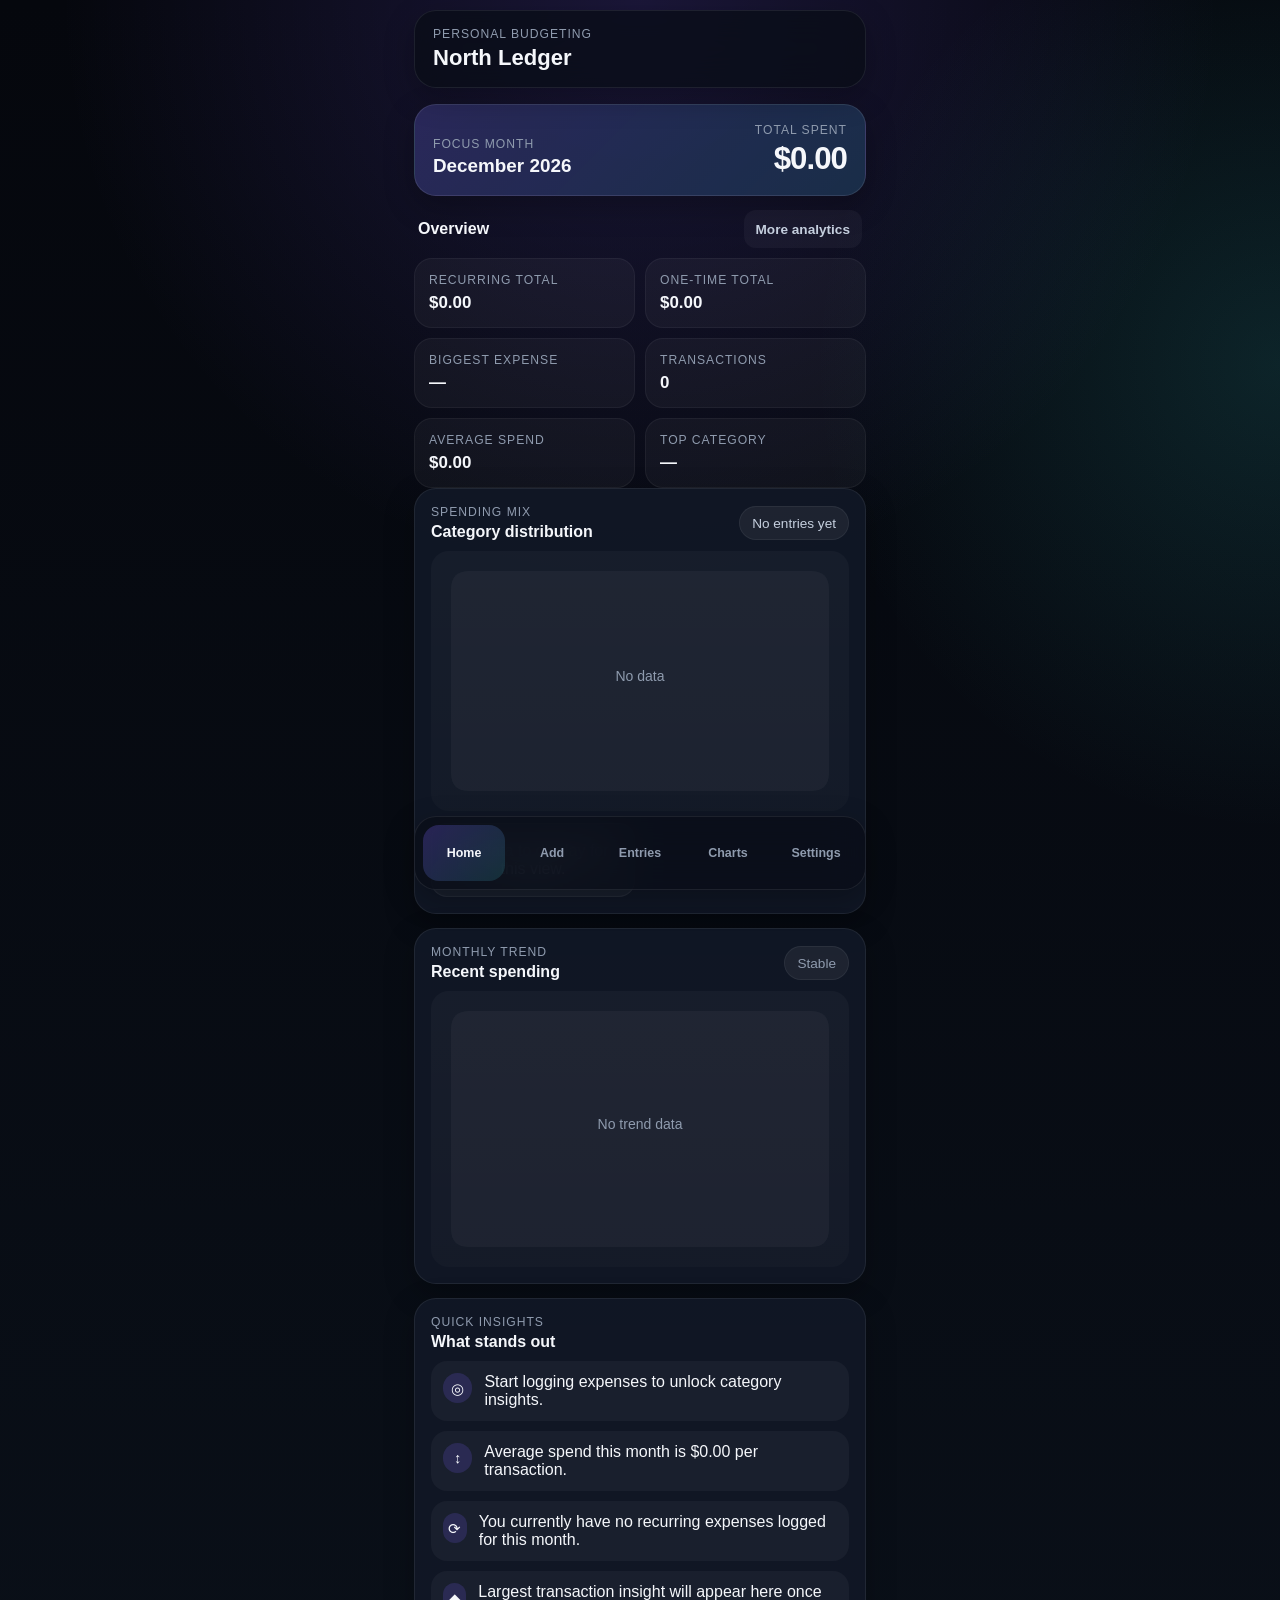
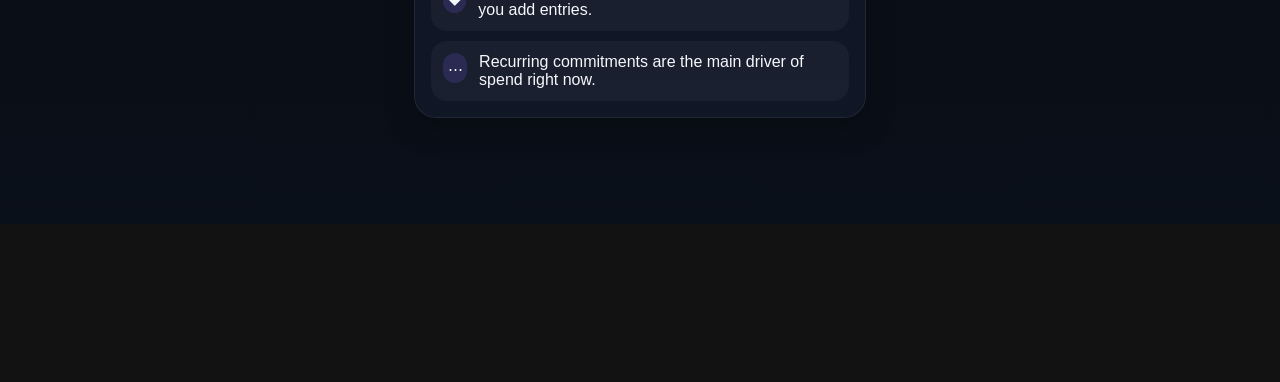
==== commit 96fd7c1f: "Add files via upload" ====
--- a/index.html
+++ b/index.html
@@ -1,1073 +1,575 @@
 <!DOCTYPE html>
 <html lang="en">
-<head>
-  <meta charset="UTF-8" />
-  <meta name="viewport" content="width=device-width, initial-scale=1, viewport-fit=cover" />
-  <meta name="theme-color" content="#0f172a" />
-  <meta name="apple-mobile-web-app-capable" content="yes" />
-  <meta name="apple-mobile-web-app-status-bar-style" content="black-translucent" />
-  <meta name="apple-mobile-web-app-title" content="Budget Flow" />
-  <link rel="manifest" href="manifest.webmanifest" />
-  <link rel="apple-touch-icon" href="icon-192.png" />
-  <title>Budget Flow</title>
-  <style>
-    :root {
-      --bg: #08111f;
-      --bg2: #0f172a;
-      --panel: rgba(15, 23, 42, 0.82);
-      --panel-solid: #111c31;
-      --card: rgba(255,255,255,0.06);
-      --line: rgba(255,255,255,0.10);
-      --text: #eff6ff;
-      --muted: #93a6c8;
-      --accent: #60a5fa;
-      --accent2: #8b5cf6;
-      --good: #22c55e;
-      --warn: #f59e0b;
-      --pink: #ec4899;
-      --cyan: #22d3ee;
-      --shadow: 0 18px 40px rgba(0,0,0,.28);
-      --radius: 22px;
-    }
-    * { box-sizing: border-box; -webkit-tap-highlight-color: transparent; }
-    html, body { margin:0; min-height:100%; }
-    body {
-      font-family: Inter, ui-sans-serif, system-ui, -apple-system, BlinkMacSystemFont, "Segoe UI", sans-serif;
-      background:
-        radial-gradient(circle at top, rgba(96,165,250,0.18), transparent 34%),
-        linear-gradient(180deg, var(--bg) 0%, var(--bg2) 100%);
-      color: var(--text);
-    }
-    .app {
-      width: 100%;
-      max-width: 480px;
-      margin: 0 auto;
-      min-height: 100vh;
-      padding: calc(env(safe-area-inset-top, 0px) + 14px) 14px calc(env(safe-area-inset-bottom, 0px) + 106px);
-      position: relative;
-    }
-    .hero {
-      background: linear-gradient(135deg, rgba(96,165,250,.95), rgba(139,92,246,.95));
-      border-radius: 28px;
-      padding: 18px;
-      box-shadow: var(--shadow);
-      margin-bottom: 14px;
-    }
-    .hero-top { display:flex; justify-content:space-between; align-items:flex-start; gap:12px; }
-    .hero small { opacity: .95; display:block; margin-bottom:8px; }
-    .hero h1 { margin:0; font-size:1.7rem; line-height:1.05; }
-    .hero p { margin:8px 0 0; opacity:.96; font-size:.92rem; max-width: 240px; }
-    .glass, .card {
-      background: var(--card);
-      border: 1px solid var(--line);
-      border-radius: var(--radius);
-      backdrop-filter: blur(14px);
-      -webkit-backdrop-filter: blur(14px);
-      box-shadow: var(--shadow);
-    }
-    .card { padding: 14px; margin-bottom: 12px; }
-    .screen { display:none; }
-    .screen.active { display:block; }
-    .section-title, .toolbar-row { display:flex; align-items:center; justify-content:space-between; gap:10px; }
-    .section-title { margin-bottom: 12px; }
-    .section-title h2 { margin:0; font-size:1rem; }
-    .chip, .soft-pill {
-      display:inline-flex; align-items:center; gap:6px;
-      border-radius:999px; padding:8px 11px; font-size:.76rem;
-      background: rgba(255,255,255,.06); border:1px solid rgba(255,255,255,.1);
-      color: var(--text);
-    }
-    .soft-pill { background: rgba(255,255,255,.05); }
-    .grid2 { display:grid; grid-template-columns:1fr 1fr; gap:10px; }
-    .grid3 { display:grid; grid-template-columns:repeat(3,1fr); gap:8px; }
-    .metric {
-      padding: 13px;
-      border-radius: 18px;
-      background: rgba(255,255,255,.055);
-      border: 1px solid rgba(255,255,255,.08);
-      min-height: 104px;
-    }
-    .metric .label { color: var(--muted); font-size:.76rem; margin-bottom:9px; }
-    .metric .value { font-size:1.35rem; font-weight:800; line-height:1.05; }
-    .metric .sub { color: var(--muted); font-size:.75rem; margin-top:6px; }
-    .stack { display:grid; gap:10px; }
-    .row { display:grid; grid-template-columns:1fr 1fr; gap:10px; }
-    label { display:block; font-size:.78rem; color: var(--muted); margin:0 0 6px; }
-    input, select, button, textarea {
-      width:100%;
-      border-radius: 16px;
-      border: 1px solid rgba(255,255,255,.1);
-      background: rgba(7,13,27,.76);
-      color: var(--text);
-      padding: 13px 13px;
-      font-size: .98rem;
-      outline:none;
-    }
-    textarea { min-height: 90px; resize: vertical; }
-    button {
-      border: 0;
-      background: linear-gradient(135deg, #60a5fa 0%, #8b5cf6 100%);
-      font-weight: 700;
-      cursor:pointer;
-    }
-    button.secondary {
-      background: rgba(255,255,255,.06);
-      border: 1px solid rgba(255,255,255,.1);
-      font-weight:600;
-    }
-    button.ghost {
-      background: transparent;
-      border: 1px solid rgba(255,255,255,.1);
-    }
-    button.danger { background: linear-gradient(135deg, #ef4444 0%, #f97316 100%); }
-    .segmented {
-      display:flex; gap:4px; padding:4px;
-      background: rgba(255,255,255,.06);
-      border-radius: 16px;
-      border: 1px solid rgba(255,255,255,.08);
-    }
-    .segmented button { background: transparent; padding:10px 8px; border-radius: 12px; }
-    .segmented button.active { background: rgba(255,255,255,.12); }
-    .tabs-row { display:flex; gap:8px; overflow:auto; padding-bottom:2px; }
-    .tabs-row button { min-width:max-content; padding:10px 12px; background: rgba(255,255,255,.06); border: 1px solid rgba(255,255,255,.08); }
-    .tabs-row button.active { background: linear-gradient(135deg, rgba(96,165,250,.28), rgba(139,92,246,.28)); }
-
-    .pie-wrap {
-      display:grid;
-      grid-template-columns: 150px 1fr;
-      gap: 12px;
-      align-items:center;
-    }
-    .pie-holder {
-      width:150px; height:150px; margin:auto; position:relative;
-      display:grid; place-items:center;
-    }
-    .pie-holder svg { width:150px; height:150px; transform: rotate(-90deg); }
-    .pie-center {
-      position:absolute; inset:34px; border-radius:999px;
-      background: rgba(7,13,27,.88); border:1px solid rgba(255,255,255,.08);
-      display:grid; place-items:center; text-align:center; padding:8px;
-    }
-    .pie-center strong { font-size:1.05rem; display:block; }
-    .legend { display:grid; gap:8px; }
-    .legend-item {
-      display:grid; grid-template-columns: 12px 1fr auto; gap:8px; align-items:center;
-      font-size:.82rem;
-    }
-    .swatch { width:12px; height:12px; border-radius:999px; }
-
-    .expense-summary {
-      display:grid; gap:10px;
-    }
-    .expense-card {
-      border-radius: 20px;
-      padding: 13px;
-      border: 1px solid rgba(255,255,255,.08);
-      background: linear-gradient(180deg, rgba(255,255,255,.05), rgba(255,255,255,.03));
-    }
-    .expense-top { display:grid; grid-template-columns: 1fr auto; gap:10px; align-items:start; }
-    .expense-title { font-weight:800; font-size:1rem; }
-    .expense-amount { font-size:1.16rem; font-weight:800; }
-    .expense-sub { color: var(--muted); font-size:.77rem; margin-top:6px; }
-    .meta-row { display:flex; flex-wrap:wrap; gap:6px; margin-top:10px; }
-    .pill { font-size:.72rem; padding:7px 9px; border-radius:999px; border:1px solid rgba(255,255,255,.08); background: rgba(255,255,255,.05); }
-    .actions-row { display:flex; gap:8px; margin-top:10px; }
-    .actions-row button { padding:10px 12px; }
-    .list-summary {
-      display:grid; grid-template-columns: repeat(3,1fr); gap:8px; margin-top:12px;
-    }
-    .mini-box { padding:10px; border-radius:16px; background: rgba(255,255,255,.05); border:1px solid rgba(255,255,255,.08); }
-    .mini-box .k { color: var(--muted); font-size:.72rem; }
-    .mini-box .v { margin-top:5px; font-weight:800; }
-    .empty { text-align:center; color:var(--muted); padding:22px 10px; }
-    .filter-grid { display:grid; grid-template-columns:1fr 1fr; gap:10px; }
-    .advanced-grid { display:grid; grid-template-columns:1fr 1fr; gap:10px; }
-    .inline-note { color:var(--muted); font-size:.74rem; line-height:1.45; }
-    .hidden { display:none !important; }
-
-    .fixednav {
-      position: fixed;
-      bottom: calc(env(safe-area-inset-bottom, 0px) + 10px);
-      left: 50%; transform: translateX(-50%);
-      width: min(452px, calc(100vw - 18px));
-      background: rgba(10,16,30,.9);
-      border: 1px solid rgba(255,255,255,.08);
-      border-radius: 24px;
-      display:grid; grid-template-columns: repeat(5, 1fr); gap: 6px;
-      padding: 8px; box-shadow: var(--shadow); backdrop-filter: blur(18px);
-      z-index: 30;
-    }
-    .navbtn {
-      background: transparent; border:none; color: var(--muted);
-      border-radius: 16px; padding: 10px 4px; font-size:.72rem;
-    }
-    .navbtn.active { background: rgba(255,255,255,.1); color: white; }
-    .fab {
-      position: fixed;
-      right: max(18px, calc((100vw - 452px)/2 + 14px));
-      bottom: calc(env(safe-area-inset-bottom, 0px) + 86px);
-      width: 58px; height:58px; border-radius:999px; font-size:1.5rem;
-      box-shadow: var(--shadow); z-index:29;
-    }
-    details summary { cursor:pointer; color: var(--muted); }
-
-    @media (max-width: 390px) {
-      .grid2, .row, .filter-grid, .advanced-grid, .pie-wrap { grid-template-columns: 1fr; }
-      .pie-holder { width: 140px; height: 140px; }
-      .pie-holder svg { width:140px; height:140px; }
-      .pie-center { inset: 30px; }
-      .list-summary { grid-template-columns: 1fr; }
-    }
-  </style>
-</head>
-<body>
-  <div class="app">
-    <div class="hero">
-      <div class="hero-top">
+  <head>
+    <meta charset="UTF-8" />
+    <meta name="viewport" content="width=device-width, initial-scale=1, viewport-fit=cover, user-scalable=no" />
+    <meta name="theme-color" content="#0d111b" />
+    <meta name="apple-mobile-web-app-capable" content="yes" />
+    <meta name="apple-mobile-web-app-status-bar-style" content="black-translucent" />
+    <meta name="apple-mobile-web-app-title" content="North Ledger" />
+    <meta name="description" content="Premium personal budgeting and expense tracking app for CAD spending." />
+    <title>North Ledger</title>
+    <link rel="manifest" href="manifest.webmanifest" />
+    <link rel="apple-touch-icon" href="icons/apple-touch-icon.png" />
+    <link rel="stylesheet" href="styles.css" />
+  </head>
+  <body>
+    <div class="app-shell">
+      <header class="topbar glass">
         <div>
-          <small>Personal budget tracker</small>
-          <h1>Budget Flow</h1>
-          <p>See what you spent, where it went, and what is repeating every month.</p>
+          <p class="eyebrow">Personal Budgeting</p>
+          <h1>North Ledger</h1>
         </div>
-        <span class="chip" id="heroMonth">This month</span>
+        <button id="installBtn" class="icon-button hidden" type="button" aria-label="Install app">
+          <span>Install</span>
+        </button>
+      </header>
+
+      <main id="appMain" class="app-main">
+        <section id="homeTab" class="tab-panel active" data-tab="home" aria-label="Home tab">
+          <div class="hero-card premium-card gradient-card">
+            <div>
+              <p class="eyebrow">Focus month</p>
+              <h2 id="homeFocusMonth">—</h2>
+            </div>
+            <div class="hero-total-wrap">
+              <p class="eyebrow">Total spent</p>
+              <div id="homeTotalSpent" class="hero-total">$0.00</div>
+            </div>
+          </div>
+
+          <div class="section-header compact-gap">
+            <h3>Overview</h3>
+            <button class="ghost-button small" data-action="jumpCharts" type="button">More analytics</button>
+          </div>
+
+          <div class="metric-grid" id="homeMetricGrid"></div>
+
+          <div class="premium-card chart-card large-chart-card">
+            <div class="card-header">
+              <div>
+                <p class="eyebrow">Spending mix</p>
+                <h3>Category distribution</h3>
+              </div>
+              <div id="homeTopCategoryBadge" class="pill">No data</div>
+            </div>
+            <div class="chart-wrap donut-wrap">
+              <canvas id="homeDonutChart" width="320" height="320"></canvas>
+            </div>
+            <div id="homeLegend" class="legend-grid"></div>
+          </div>
+
+          <div class="premium-card chart-card">
+            <div class="card-header">
+              <div>
+                <p class="eyebrow">Monthly trend</p>
+                <h3>Recent spending</h3>
+              </div>
+              <div id="homeTrendBadge" class="pill subtle">Stable</div>
+            </div>
+            <div class="chart-wrap line-wrap">
+              <canvas id="homeTrendChart" width="340" height="220"></canvas>
+            </div>
+          </div>
+
+          <div class="premium-card insights-card">
+            <div class="card-header">
+              <div>
+                <p class="eyebrow">Quick insights</p>
+                <h3>What stands out</h3>
+              </div>
+            </div>
+            <div id="homeInsights" class="insight-stack"></div>
+          </div>
+        </section>
+
+        <section id="addTab" class="tab-panel" data-tab="add" aria-label="Add tab">
+          <div class="premium-card form-card">
+            <div class="card-header">
+              <div>
+                <p class="eyebrow">Quick add</p>
+                <h2 id="formHeading">Log expense</h2>
+              </div>
+              <button id="clearFormBtn" class="ghost-button small" type="button">Clear</button>
+            </div>
+
+            <form id="expenseForm" class="stack-form" novalidate>
+              <input type="hidden" id="expenseId" />
+              <div class="field">
+                <label for="expenseTitle">Title</label>
+                <input id="expenseTitle" name="title" type="text" inputmode="text" maxlength="60" placeholder="Groceries, streaming, coffee..." required />
+              </div>
+
+              <div class="field-row two-up">
+                <div class="field">
+                  <label for="expenseAmount">Amount (CAD)</label>
+                  <input id="expenseAmount" name="amount" type="number" inputmode="decimal" min="0" step="0.01" placeholder="0.00" required />
+                </div>
+                <div class="field">
+                  <label for="expenseDate">Date</label>
+                  <input id="expenseDate" name="date" type="date" required />
+                </div>
+              </div>
+
+              <div class="field-row two-up">
+                <div class="field">
+                  <label for="expenseCategory">Category</label>
+                  <select id="expenseCategory" name="categoryId"></select>
+                </div>
+                <div class="field inline-field">
+                  <label>Quick category</label>
+                  <button id="openCategorySheetBtn" class="secondary-button fill-width" type="button">Add / manage category</button>
+                </div>
+              </div>
+
+              <div class="field-row two-up">
+                <div class="field">
+                  <label for="expensePaymentMethod">Payment method</label>
+                  <select id="expensePaymentMethod" name="paymentMethodId"></select>
+                </div>
+                <div class="field segmented-wrap">
+                  <label>Cost type</label>
+                  <div class="segmented" id="costTypeSegment">
+                    <button type="button" class="segment active" data-cost-type="one-time">One-time</button>
+                    <button type="button" class="segment" data-cost-type="recurring">Recurring</button>
+                  </div>
+                  <input type="hidden" id="expenseCostType" value="one-time" />
+                </div>
+              </div>
+
+              <div id="recurringFields" class="field-row two-up hidden-block">
+                <div class="field">
+                  <label for="expenseRecurringFrequency">Recurring frequency</label>
+                  <select id="expenseRecurringFrequency" name="recurringFrequency">
+                    <option value="weekly">Weekly</option>
+                    <option value="monthly">Monthly</option>
+                    <option value="yearly">Yearly</option>
+                  </select>
+                </div>
+                <div class="field segmented-wrap">
+                  <label>Reporting period</label>
+                  <div class="segmented" id="periodSegmentRecurring">
+                    <button type="button" class="segment active" data-period-type="monthly">Monthly</button>
+                    <button type="button" class="segment" data-period-type="yearly">Yearly</button>
+                  </div>
+                </div>
+              </div>
+
+              <div id="periodOnlyField" class="field segmented-wrap">
+                <label>Reporting period</label>
+                <div class="segmented" id="periodSegment">
+                  <button type="button" class="segment active" data-period-type="monthly">Monthly</button>
+                  <button type="button" class="segment" data-period-type="yearly">Yearly</button>
+                </div>
+              </div>
+              <input type="hidden" id="expensePeriodType" value="monthly" />
+
+              <div class="field">
+                <label for="expenseNotes">Notes <span class="muted">optional</span></label>
+                <textarea id="expenseNotes" name="notes" rows="3" maxlength="240" placeholder="Add context if useful"></textarea>
+              </div>
+
+              <button id="saveExpenseBtn" class="primary-button" type="submit">Save expense</button>
+            </form>
+          </div>
+
+          <div class="premium-card recent-card">
+            <div class="card-header">
+              <div>
+                <p class="eyebrow">Latest entries</p>
+                <h3>Recent submissions</h3>
+              </div>
+            </div>
+            <div id="recentSubmissions" class="recent-list"></div>
+          </div>
+        </section>
+
+        <section id="entriesTab" class="tab-panel" data-tab="entries" aria-label="Entries tab">
+          <div class="premium-card filter-card">
+            <div class="card-header">
+              <div>
+                <p class="eyebrow">Ledger</p>
+                <h2>Entries</h2>
+              </div>
+              <button id="clearFiltersBtn" class="ghost-button small" type="button">Reset filters</button>
+            </div>
+
+            <div class="field">
+              <label for="searchInput">Search</label>
+              <input id="searchInput" type="search" placeholder="Search title or notes" />
+            </div>
+
+            <div class="field-row two-up">
+              <div class="field">
+                <label for="filterMonth">Month</label>
+                <select id="filterMonth"></select>
+              </div>
+              <div class="field">
+                <label for="filterSort">Sort</label>
+                <select id="filterSort">
+                  <option value="date-desc">Newest first</option>
+                  <option value="date-asc">Oldest first</option>
+                  <option value="amount-desc">Amount high to low</option>
+                  <option value="amount-asc">Amount low to high</option>
+                  <option value="created-desc">Recently added</option>
+                </select>
+              </div>
+            </div>
+
+            <div class="field-row two-up">
+              <div class="field">
+                <label for="filterDateStart">From</label>
+                <input id="filterDateStart" type="date" />
+              </div>
+              <div class="field">
+                <label for="filterDateEnd">To</label>
+                <input id="filterDateEnd" type="date" />
+              </div>
+            </div>
+
+            <div class="field-row two-up">
+              <div class="field">
+                <label for="filterCategory">Category</label>
+                <select id="filterCategory"></select>
+              </div>
+              <div class="field">
+                <label for="filterPaymentMethod">Payment method</label>
+                <select id="filterPaymentMethod"></select>
+              </div>
+            </div>
+
+            <div class="field-row two-up">
+              <div class="field">
+                <label for="filterCostType">Cost type</label>
+                <select id="filterCostType">
+                  <option value="all">All</option>
+                  <option value="one-time">One-time</option>
+                  <option value="recurring">Recurring</option>
+                </select>
+              </div>
+              <div class="field">
+                <label for="filterFrequency">Recurring frequency</label>
+                <select id="filterFrequency">
+                  <option value="all">All</option>
+                  <option value="weekly">Weekly</option>
+                  <option value="monthly">Monthly</option>
+                  <option value="yearly">Yearly</option>
+                </select>
+              </div>
+            </div>
+
+            <div class="field-row two-up">
+              <div class="field">
+                <label for="filterPeriodType">Reporting period</label>
+                <select id="filterPeriodType">
+                  <option value="all">All</option>
+                  <option value="monthly">Monthly</option>
+                  <option value="yearly">Yearly</option>
+                </select>
+              </div>
+              <div class="field">
+                <label for="filterGroup">Group view</label>
+                <select id="filterGroup">
+                  <option value="month">Grouped by month</option>
+                  <option value="none">Flat list</option>
+                </select>
+              </div>
+            </div>
+          </div>
+
+          <div class="premium-card ledger-card">
+            <div class="card-header">
+              <div>
+                <p class="eyebrow">Transaction feed</p>
+                <h3 id="entriesCountLabel">0 entries</h3>
+              </div>
+            </div>
+            <div id="entriesList" class="ledger-list"></div>
+          </div>
+        </section>
+
+        <section id="chartsTab" class="tab-panel" data-tab="charts" aria-label="Charts tab">
+          <div class="premium-card filter-card sticky-card">
+            <div class="card-header">
+              <div>
+                <p class="eyebrow">Analytics</p>
+                <h2>Charts</h2>
+              </div>
+              <button id="resetChartFiltersBtn" class="ghost-button small" type="button">Reset</button>
+            </div>
+
+            <div class="field-row two-up">
+              <div class="field">
+                <label for="chartCategory">Category</label>
+                <select id="chartCategory"></select>
+              </div>
+              <div class="field">
+                <label for="chartPaymentMethod">Payment method</label>
+                <select id="chartPaymentMethod"></select>
+              </div>
+            </div>
+
+            <div class="field-row two-up">
+              <div class="field">
+                <label for="chartCostType">Cost type</label>
+                <select id="chartCostType">
+                  <option value="all">All</option>
+                  <option value="one-time">One-time</option>
+                  <option value="recurring">Recurring</option>
+                </select>
+              </div>
+              <div class="field">
+                <label for="chartFrequency">Recurring frequency</label>
+                <select id="chartFrequency">
+                  <option value="all">All</option>
+                  <option value="weekly">Weekly</option>
+                  <option value="monthly">Monthly</option>
+                  <option value="yearly">Yearly</option>
+                </select>
+              </div>
+            </div>
+
+            <div class="field-row two-up">
+              <div class="field">
+                <label for="chartMonth">Month</label>
+                <select id="chartMonth"></select>
+              </div>
+              <div class="field">
+                <label for="chartPeriodType">Reporting period</label>
+                <select id="chartPeriodType">
+                  <option value="all">All</option>
+                  <option value="monthly">Monthly</option>
+                  <option value="yearly">Yearly</option>
+                </select>
+              </div>
+            </div>
+
+            <div class="field-row two-up">
+              <div class="field">
+                <label for="chartDateStart">From</label>
+                <input id="chartDateStart" type="date" />
+              </div>
+              <div class="field">
+                <label for="chartDateEnd">To</label>
+                <input id="chartDateEnd" type="date" />
+              </div>
+            </div>
+
+            <div class="field-row two-up">
+              <div class="field">
+                <label for="chartCompareWindow">Compare window</label>
+                <select id="chartCompareWindow">
+                  <option value="1">1 month</option>
+                  <option value="2">2 month</option>
+                  <option value="3">3 month</option>
+                  <option value="5">5 month</option>
+                  <option value="12">12 month</option>
+                  <option value="year">1 year</option>
+                </select>
+              </div>
+              <div class="field inline-field">
+                <label>View focus</label>
+                <div id="chartSummaryBadge" class="pill fill-width center-pill">Ready</div>
+              </div>
+            </div>
+          </div>
+
+          <div class="chart-grid">
+            <div class="premium-card chart-card large-chart-card">
+              <div class="card-header">
+                <div>
+                  <p class="eyebrow">Breakdown</p>
+                  <h3>Category donut</h3>
+                </div>
+                <div id="chartDonutMetric" class="pill">$0.00</div>
+              </div>
+              <div class="chart-wrap donut-wrap">
+                <canvas id="chartsDonutCanvas" width="320" height="320"></canvas>
+              </div>
+              <div id="chartsDonutLegend" class="legend-grid"></div>
+            </div>
+
+            <div class="premium-card chart-card">
+              <div class="card-header">
+                <div>
+                  <p class="eyebrow">By category</p>
+                  <h3>Bar chart</h3>
+                </div>
+              </div>
+              <div class="chart-wrap">
+                <canvas id="chartsBarCanvas" width="340" height="240"></canvas>
+              </div>
+            </div>
+
+            <div class="premium-card chart-card">
+              <div class="card-header">
+                <div>
+                  <p class="eyebrow">Trend</p>
+                  <h3>Monthly line</h3>
+                </div>
+              </div>
+              <div class="chart-wrap">
+                <canvas id="chartsLineCanvas" width="340" height="240"></canvas>
+              </div>
+            </div>
+
+            <div class="premium-card chart-card">
+              <div class="card-header">
+                <div>
+                  <p class="eyebrow">Composition</p>
+                  <h3>Recurring vs one-time</h3>
+                </div>
+              </div>
+              <div class="chart-wrap">
+                <canvas id="chartsStackCanvas" width="340" height="240"></canvas>
+              </div>
+            </div>
+
+            <div class="premium-card chart-card">
+              <div class="card-header">
+                <div>
+                  <p class="eyebrow">Payments</p>
+                  <h3>Method breakdown</h3>
+                </div>
+              </div>
+              <div class="chart-wrap">
+                <canvas id="chartsPaymentCanvas" width="340" height="240"></canvas>
+              </div>
+            </div>
+
+            <div class="premium-card insights-card">
+              <div class="card-header">
+                <div>
+                  <p class="eyebrow">Comparison</p>
+                  <h3>Window summary</h3>
+                </div>
+              </div>
+              <div id="chartInsights" class="insight-stack"></div>
+            </div>
+          </div>
+        </section>
+
+        <section id="settingsTab" class="tab-panel" data-tab="settings" aria-label="Settings tab">
+          <div class="premium-card settings-card">
+            <div class="card-header">
+              <div>
+                <p class="eyebrow">Preferences</p>
+                <h2>Settings</h2>
+              </div>
+            </div>
+
+            <div class="settings-group">
+              <h3>Categories</h3>
+              <button id="settingsCategoryBtn" class="secondary-button" type="button">Manage categories</button>
+              <div id="settingsCategoryList" class="settings-list"></div>
+            </div>
+
+            <div class="settings-group">
+              <h3>App preferences</h3>
+              <label class="toggle-row">
+                <span>Subtle motion effects</span>
+                <input id="prefMotion" type="checkbox" />
+              </label>
+              <label class="toggle-row">
+                <span>Show backup reminders</span>
+                <input id="prefBackupReminder" type="checkbox" />
+              </label>
+              <label class="toggle-row">
+                <span>Use accent glow</span>
+                <input id="prefAccentGlow" type="checkbox" />
+              </label>
+            </div>
+
+            <div class="settings-group">
+              <h3>Backup & restore</h3>
+              <div class="button-row wrap">
+                <button id="exportBtn" class="secondary-button" type="button">Export backup</button>
+                <label class="secondary-button file-button">
+                  Import backup
+                  <input id="importFileInput" type="file" accept="application/json" hidden />
+                </label>
+              </div>
+              <p class="muted small-text">Exports categories, payment methods, preferences, and expenses as one JSON file.</p>
+            </div>
+
+            <div class="settings-group">
+              <h3>Storage</h3>
+              <div id="storageStatus" class="storage-card subtle-card"></div>
+            </div>
+
+            <div class="settings-group danger-zone">
+              <h3>Reset</h3>
+              <button id="resetDataBtn" class="danger-button" type="button">Reset all local data</button>
+            </div>
+          </div>
+        </section>
+      </main>
+
+      <nav class="bottom-nav glass" aria-label="Primary navigation">
+        <button class="nav-item active" data-tab-target="home" type="button"><span>Home</span></button>
+        <button class="nav-item" data-tab-target="add" type="button"><span>Add</span></button>
+        <button class="nav-item" data-tab-target="entries" type="button"><span>Entries</span></button>
+        <button class="nav-item" data-tab-target="charts" type="button"><span>Charts</span></button>
+        <button class="nav-item" data-tab-target="settings" type="button"><span>Settings</span></button>
+      </nav>
+    </div>
+
+    <div id="toast" class="toast hidden" role="status" aria-live="polite"></div>
+
+    <div id="categorySheet" class="sheet hidden" aria-hidden="true">
+      <div class="sheet-backdrop" data-sheet-close="categorySheet"></div>
+      <div class="sheet-panel">
+        <div class="sheet-handle"></div>
+        <div class="card-header">
+          <div>
+            <p class="eyebrow">Category management</p>
+            <h3 id="categorySheetTitle">Add category</h3>
+          </div>
+          <button class="ghost-button small" data-sheet-close="categorySheet" type="button">Close</button>
+        </div>
+
+        <form id="categoryForm" class="stack-form">
+          <input type="hidden" id="categoryId" />
+          <div class="field">
+            <label for="categoryName">Category name</label>
+            <input id="categoryName" type="text" maxlength="40" placeholder="New category" required />
+          </div>
+          <div class="field">
+            <label for="categoryColor">Category color</label>
+            <input id="categoryColor" type="color" value="#8b5cf6" />
+          </div>
+          <button class="primary-button" type="submit">Save category</button>
+        </form>
+
+        <div class="sheet-list-wrap">
+          <div class="card-header tight-header">
+            <h4>Existing categories</h4>
+          </div>
+          <div id="categoryList" class="sheet-list"></div>
+        </div>
       </div>
     </div>
 
-    <section id="screen-home" class="screen active">
-      <div class="card stack">
-        <div class="toolbar-row">
-          <div class="section-title" style="margin:0;"><h2>Month view</h2></div>
-          <span class="chip" id="focusMonthLabel"></span>
+    <div id="entrySheet" class="sheet hidden" aria-hidden="true">
+      <div class="sheet-backdrop" data-sheet-close="entrySheet"></div>
+      <div class="sheet-panel">
+        <div class="sheet-handle"></div>
+        <div class="card-header">
+          <div>
+            <p class="eyebrow">Entry actions</p>
+            <h3 id="entrySheetTitle">Expense details</h3>
+          </div>
+          <button class="ghost-button small" data-sheet-close="entrySheet" type="button">Close</button>
         </div>
-        <div class="row">
-          <div>
-            <label for="focusMonth">Focus month</label>
-            <input id="focusMonth" type="month" />
-          </div>
-          <div>
-            <label for="rangeSelect">Compare window</label>
-            <select id="rangeSelect">
-              <option value="1">1 month</option>
-              <option value="2">2 months</option>
-              <option value="3">3 months</option>
-              <option value="5">5 months</option>
-              <option value="12">12 months</option>
-            </select>
-          </div>
+        <div id="entrySheetBody" class="sheet-detail"></div>
+        <div class="button-row wrap top-gap">
+          <button id="entryEditBtn" class="secondary-button" type="button">Edit</button>
+          <button id="entryDuplicateBtn" class="secondary-button" type="button">Duplicate</button>
+          <button id="entryDeleteBtn" class="danger-button" type="button">Delete</button>
         </div>
       </div>
-
-      <div class="grid2">
-        <div class="metric"><div class="label">Total spend</div><div class="value" id="mTotal">0</div><div class="sub" id="mTotalSub">selected period</div></div>
-        <div class="metric"><div class="label">Average / month</div><div class="value" id="mAverage">0</div><div class="sub" id="mAverageSub">selected window</div></div>
-        <div class="metric"><div class="label">Recurring</div><div class="value" id="mRecurring">0</div><div class="sub" id="mRecurringSub">0 items</div></div>
-        <div class="metric"><div class="label">One-time</div><div class="value" id="mOneTime">0</div><div class="sub" id="mOneTimeSub">0 items</div></div>
-      </div>
-
-      <div class="card">
-        <div class="section-title"><h2>Category split</h2><span class="chip" id="topCategory">No data</span></div>
-        <div id="homeCategoryPie"></div>
-      </div>
-
-      <div class="card">
-        <div class="section-title"><h2>Recurring split</h2><span class="chip" id="largestExpense">Largest</span></div>
-        <div id="typePie"></div>
-      </div>
-
-      <div class="card">
-        <div class="section-title"><h2>Monthly trend</h2><span class="chip" id="trendWindowLabel"></span></div>
-        <div id="trendBars" class="stack"></div>
-      </div>
-    </section>
-
-    <section id="screen-add" class="screen">
-      <div class="card">
-        <div class="section-title"><h2>Add expense</h2><span class="chip">Fast entry</span></div>
-        <form id="expenseForm" class="stack">
-          <div class="row">
-            <div>
-              <label>Date</label>
-              <input id="date" type="date" required />
-            </div>
-            <div>
-              <label>Amount</label>
-              <input id="amount" type="number" min="0" step="0.01" placeholder="0.00" required />
-            </div>
-          </div>
-          <div>
-            <label>Title</label>
-            <input id="title" type="text" placeholder="Groceries, Netflix, Dinner out..." required />
-          </div>
-          <div class="row">
-            <div>
-              <label>Category</label>
-              <select id="category"></select>
-            </div>
-            <div>
-              <label>Payment method</label>
-              <select id="paymentMethod">
-                <option>Credit Card</option>
-                <option>Debit</option>
-                <option>Cash</option>
-                <option>Bank Transfer</option>
-                <option>PayPal</option>
-                <option>Apple Pay</option>
-                <option>E-Transfer</option>
-              </select>
-            </div>
-          </div>
-          <div>
-            <label>Cost type</label>
-            <div class="segmented" id="costTypeToggle">
-              <button type="button" class="active" data-value="One-Time">One-Time</button>
-              <button type="button" data-value="Recurring">Recurring</button>
-            </div>
-          </div>
-          <div id="recurrenceWrap" class="hidden">
-            <label>Recurring frequency</label>
-            <select id="frequency">
-              <option value="Monthly">Monthly</option>
-              <option value="Weekly">Weekly</option>
-              <option value="Yearly">Yearly</option>
-            </select>
-          </div>
-          <details>
-            <summary>Add note</summary>
-            <div style="margin-top:8px;"><textarea id="notes" placeholder="Optional details"></textarea></div>
-          </details>
-          <button type="submit">Save expense</button>
-        </form>
-      </div>
-
-      <div class="card">
-        <div class="section-title"><h2>Manage categories</h2><span class="chip">Dynamic</span></div>
-        <div class="row">
-          <div>
-            <label>New category name</label>
-            <input id="newCategoryName" type="text" placeholder="Travel, Pets, Health..." />
-          </div>
-          <div>
-            <label>Color</label>
-            <input id="newCategoryColor" type="color" value="#14b8a6" style="padding:8px;height:50px;" />
-          </div>
-        </div>
-        <div style="margin-top:10px;"><button id="addCategoryBtn" class="secondary">Add category</button></div>
-        <div id="categoryManagerList" class="stack" style="margin-top:12px;"></div>
-      </div>
-    </section>
-
-    <section id="screen-entries" class="screen">
-      <div class="card">
-        <div class="section-title"><h2>Expense view</h2><span class="chip" id="entryCount">0 items</span></div>
-        <div class="filter-grid">
-          <div>
-            <label>Month</label>
-            <input id="filterMonth" type="month" />
-          </div>
-          <div>
-            <label>Category</label>
-            <select id="filterCategory"></select>
-          </div>
-          <div>
-            <label>Cost type</label>
-            <select id="filterType">
-              <option value="All">All</option>
-              <option>Recurring</option>
-              <option>One-Time</option>
-            </select>
-          </div>
-          <div>
-            <label>Payment</label>
-            <select id="filterPayment">
-              <option value="All">All</option>
-            </select>
-          </div>
-          <div>
-            <label>Sort</label>
-            <select id="sortBy">
-              <option value="date_desc">Newest first</option>
-              <option value="date_asc">Oldest first</option>
-              <option value="amount_desc">Highest amount</option>
-              <option value="amount_asc">Lowest amount</option>
-              <option value="title_asc">Title A-Z</option>
-            </select>
-          </div>
-          <div>
-            <label>Search</label>
-            <input id="filterSearch" type="text" placeholder="Search title" />
-          </div>
-        </div>
-        <div class="list-summary">
-          <div class="mini-box"><div class="k">Shown total</div><div class="v" id="listTotal">0</div></div>
-          <div class="mini-box"><div class="k">Largest shown</div><div class="v" id="listLargest">0</div></div>
-          <div class="mini-box"><div class="k">Shown count</div><div class="v" id="listCount">0</div></div>
-        </div>
-      </div>
-      <div id="transactionList" class="expense-summary"></div>
-    </section>
-
-    <section id="screen-insights" class="screen">
-      <div class="card">
-        <div class="section-title"><h2>Chart filters</h2><span class="chip">Custom view</span></div>
-        <div class="advanced-grid">
-          <div>
-            <label>Start month</label>
-            <input id="analyticsStart" type="month" />
-          </div>
-          <div>
-            <label>End month</label>
-            <input id="analyticsEnd" type="month" />
-          </div>
-          <div>
-            <label>Category</label>
-            <select id="analyticsCategory"></select>
-          </div>
-          <div>
-            <label>Cost type</label>
-            <select id="analyticsType">
-              <option value="All">All</option>
-              <option>Recurring</option>
-              <option>One-Time</option>
-            </select>
-          </div>
-          <div>
-            <label>Payment method</label>
-            <select id="analyticsPayment"><option value="All">All</option></select>
-          </div>
-          <div>
-            <label>Group charts by</label>
-            <select id="analyticsGroupBy">
-              <option value="category">Category</option>
-              <option value="paymentMethod">Payment Method</option>
-              <option value="type">Cost Type</option>
-              <option value="month">Month</option>
-            </select>
-          </div>
-        </div>
-        <div style="margin-top:10px;" class="inline-note">Use this tab to build custom pie charts and filtered spending views.</div>
-      </div>
-
-      <div class="card">
-        <div class="section-title"><h2>Interactive pie view</h2><span class="chip" id="analyticsCount">0 items</span></div>
-        <div id="analyticsPie"></div>
-      </div>
-
-      <div class="card">
-        <div class="section-title"><h2>Detail list</h2><span class="chip" id="analyticsTotal">0</span></div>
-        <div id="analyticsBreakdown" class="stack"></div>
-      </div>
-    </section>
-
-    <section id="screen-settings" class="screen">
-      <div class="card">
-        <div class="section-title"><h2>Install on iPhone</h2><span class="chip">Home Screen</span></div>
-        <div class="inline-note">Open this app from a normal web link in Safari, tap Share, then Add to Home Screen. Your data will stay saved in Safari on this device.</div>
-      </div>
-      <div class="card stack">
-        <div class="section-title"><h2>Data</h2><span class="chip">Backup</span></div>
-        <div class="inline-note">The app saves locally in your browser. In supported browsers you can also link a JSON file and overwrite it automatically after changes.</div>
-        <div class="row">
-          <button class="secondary" id="enableAutoSave">Link backup file</button>
-          <button class="secondary" id="saveNow">Save now</button>
-        </div>
-        <div class="inline-note" id="autoSaveStatus">Auto-save file: Not linked.</div>
-        <div class="row">
-          <button class="secondary" id="exportJson">Export JSON</button>
-          <button class="secondary" id="exportCsv">Export CSV</button>
-        </div>
-        <div>
-          <label>Import JSON backup</label>
-          <input id="importJson" type="file" accept="application/json" />
-        </div>
-      </div>
-      <div class="card">
-        <div class="section-title"><h2>Reset</h2><span class="chip">Use carefully</span></div>
-        <button class="danger" id="clearAll">Delete all expenses</button>
-      </div>
-    </section>
-  </div>
-
-  <button class="fab" id="fabAdd">+</button>
-  <nav class="fixednav">
-    <button class="navbtn active" data-screen="home">Home</button>
-    <button class="navbtn" data-screen="add">Add</button>
-    <button class="navbtn" data-screen="entries">Entries</button>
-    <button class="navbtn" data-screen="insights">Charts</button>
-    <button class="navbtn" data-screen="settings">Settings</button>
-  </nav>
-
-  <script>
-    const STORAGE_KEY = 'budget-flow-v2';
-    const CATEGORY_KEY = 'budget-flow-categories-v2';
-    const MONTH_NAMES = ['Jan','Feb','Mar','Apr','May','Jun','Jul','Aug','Sep','Oct','Nov','Dec'];
-    const DEFAULT_CATEGORIES = [
-      { name: 'Home & Living', color: '#22c55e' },
-      { name: 'Pleasure', color: '#ec4899' },
-      { name: 'Subscriptions', color: '#3b82f6' },
-      { name: 'Online Purchases', color: '#f59e0b' }
-    ];
-    const today = new Date();
-    const currentMonth = today.toISOString().slice(0,7);
-
-    const DB_NAME = 'budget-flow-file-handles';
-    const STORE_NAME = 'handles';
-    const HANDLE_KEY = 'autosave-json';
-    let autoSaveHandle = null;
-
-    function formatAmount(value) {
-      return Number(value || 0).toLocaleString(undefined, { minimumFractionDigits: 2, maximumFractionDigits: 2 });
-    }
-    function monthLabel(monthStr) {
-      if (!monthStr) return 'All months';
-      const [y, m] = monthStr.split('-').map(Number);
-      return `${MONTH_NAMES[m-1]} ${y}`;
-    }
-    function escapeHtml(str) {
-      return String(str || '').replace(/[&<>"']/g, c => ({'&':'&amp;','<':'&lt;','>':'&gt;','"':'&quot;',"'":'&#39;'}[c]));
-    }
-
-    function seedCategories() {
-      localStorage.setItem(CATEGORY_KEY, JSON.stringify(DEFAULT_CATEGORIES));
-      return DEFAULT_CATEGORIES.slice();
-    }
-    function loadCategories() {
-      const raw = localStorage.getItem(CATEGORY_KEY);
-      if (!raw) return seedCategories();
-      try {
-        const parsed = JSON.parse(raw);
-        if (!Array.isArray(parsed) || !parsed.length) return seedCategories();
-        return parsed;
-      } catch {
-        return seedCategories();
-      }
-    }
-    let categories = loadCategories();
-
-    function saveCategories() {
-      localStorage.setItem(CATEGORY_KEY, JSON.stringify(categories));
-    }
-
-    function seedData() {
-      return [
-        { id: crypto.randomUUID(), date: currentMonth + '-01', title: 'Rent', category: 'Home & Living', amount: 1450, type: 'Recurring', frequency: 'Monthly', paymentMethod: 'Bank Transfer', notes: '' },
-        { id: crypto.randomUUID(), date: currentMonth + '-03', title: 'Groceries', category: 'Home & Living', amount: 128.46, type: 'One-Time', frequency: '', paymentMethod: 'Debit', notes: 'Weekly stock-up' },
-        { id: crypto.randomUUID(), date: currentMonth + '-05', title: 'Netflix', category: 'Subscriptions', amount: 18.99, type: 'Recurring', frequency: 'Monthly', paymentMethod: 'Credit Card', notes: '' },
-        { id: crypto.randomUUID(), date: currentMonth + '-07', title: 'Dinner Out', category: 'Pleasure', amount: 54.80, type: 'One-Time', frequency: '', paymentMethod: 'Credit Card', notes: '' },
-        { id: crypto.randomUUID(), date: currentMonth + '-10', title: 'Amazon Order', category: 'Online Purchases', amount: 72.15, type: 'One-Time', frequency: '', paymentMethod: 'Credit Card', notes: '' },
-        { id: crypto.randomUUID(), date: currentMonth + '-12', title: 'Gym', category: 'Subscriptions', amount: 36.00, type: 'Recurring', frequency: 'Monthly', paymentMethod: 'Credit Card', notes: '' },
-        { id: crypto.randomUUID(), date: currentMonth + '-15', title: 'Movie Night', category: 'Pleasure', amount: 24.00, type: 'One-Time', frequency: '', paymentMethod: 'Debit', notes: '' },
-        { id: crypto.randomUUID(), date: currentMonth + '-16', title: 'Phone Bill', category: 'Home & Living', amount: 85.00, type: 'Recurring', frequency: 'Monthly', paymentMethod: 'Credit Card', notes: '' }
-      ];
-    }
-    function loadExpenses() {
-      const raw = localStorage.getItem(STORAGE_KEY);
-      if (!raw) {
-        const initial = seedData();
-        localStorage.setItem(STORAGE_KEY, JSON.stringify(initial));
-        return initial;
-      }
-      try {
-        const parsed = JSON.parse(raw);
-        return Array.isArray(parsed) ? parsed : seedData();
-      } catch {
-        return seedData();
-      }
-    }
-    let expenses = loadExpenses();
-
-    async function saveExpenses() {
-      localStorage.setItem(STORAGE_KEY, JSON.stringify(expenses));
-      await autoWriteBackup();
-      renderAll();
-    }
-
-    function getMonthRange(endMonth, count) {
-      const out = [];
-      const [y, m] = endMonth.split('-').map(Number);
-      const base = new Date(y, m - 1, 1);
-      for (let i = count - 1; i >= 0; i--) {
-        const d = new Date(base.getFullYear(), base.getMonth() - i, 1);
-        out.push(`${d.getFullYear()}-${String(d.getMonth()+1).padStart(2,'0')}`);
-      }
-      return out;
-    }
-    function getCategoryColor(name) {
-      return categories.find(c => c.name === name)?.color || '#94a3b8';
-    }
-    function getAllPaymentMethods() {
-      return [...new Set(expenses.map(e => e.paymentMethod).filter(Boolean))].sort();
-    }
-    function getAllMonths() {
-      return [...new Set(expenses.map(e => e.date.slice(0,7)))].sort();
-    }
-
-    function renderSelectOptions() {
-      const categoryOptions = categories.map(c => `<option>${escapeHtml(c.name)}</option>`).join('');
-      document.getElementById('category').innerHTML = categoryOptions;
-      document.getElementById('filterCategory').innerHTML = `<option value="All">All</option>${categoryOptions}`;
-      document.getElementById('analyticsCategory').innerHTML = `<option value="All">All</option>${categoryOptions}`;
-
-      const paymentOptions = getAllPaymentMethods().map(p => `<option>${escapeHtml(p)}</option>`).join('');
-      document.getElementById('filterPayment').innerHTML = `<option value="All">All</option>${paymentOptions}`;
-      document.getElementById('analyticsPayment').innerHTML = `<option value="All">All</option>${paymentOptions}`;
-    }
-
-    function renderCategoryManager() {
-      const el = document.getElementById('categoryManagerList');
-      el.innerHTML = categories.map((c, index) => {
-        const used = expenses.some(e => e.category === c.name);
-        return `
-          <div class="expense-card">
-            <div class="expense-top">
-              <div>
-                <div class="expense-title">${escapeHtml(c.name)}</div>
-                <div class="expense-sub">Used in charts and filters automatically</div>
-              </div>
-              <span class="soft-pill"><span class="swatch" style="background:${escapeHtml(c.color)}"></span>${escapeHtml(c.color)}</span>
-            </div>
-            <div class="actions-row">
-              <button class="secondary" onclick="renameCategory(${index})">Rename</button>
-              <button class="secondary" onclick="recolorCategory(${index})">Color</button>
-              <button class="ghost" onclick="removeCategory(${index})" ${used ? 'disabled' : ''}>Delete</button>
-            </div>
-          </div>`;
-      }).join('');
-    }
-
-    function buildPieChart(rows, totalLabel, emptyLabel = 'No data') {
-      const total = rows.reduce((s, r) => s + r.value, 0);
-      if (!rows.length || total <= 0) return `<div class="empty">${emptyLabel}</div>`;
-      const radius = 60;
-      const circumference = 2 * Math.PI * radius;
-      let offset = 0;
-      const circles = rows.map(r => {
-        const frac = r.value / total;
-        const dash = `${(frac * circumference).toFixed(2)} ${(circumference - frac * circumference).toFixed(2)}`;
-        const circle = `<circle cx="75" cy="75" r="${radius}" fill="none" stroke="${r.color}" stroke-width="20" stroke-dasharray="${dash}" stroke-dashoffset="${(-offset).toFixed(2)}"></circle>`;
-        offset += frac * circumference;
-        return circle;
-      }).join('');
-      const legend = rows.map(r => `
-        <div class="legend-item">
-          <span class="swatch" style="background:${r.color}"></span>
-          <span>${escapeHtml(r.label)}</span>
-          <strong>${formatAmount(r.value)}</strong>
-        </div>`).join('');
-      return `
-        <div class="pie-wrap">
-          <div class="pie-holder">
-            <svg viewBox="0 0 150 150">
-              <circle cx="75" cy="75" r="60" fill="none" stroke="rgba(255,255,255,.08)" stroke-width="20"></circle>
-              ${circles}
-            </svg>
-            <div class="pie-center"><div><span class="inline-note">Total</span><strong>${formatAmount(total)}</strong><span class="inline-note">${escapeHtml(totalLabel)}</span></div></div>
-          </div>
-          <div class="legend">${legend}</div>
-        </div>`;
-    }
-
-    function screen(name) {
-      document.querySelectorAll('.screen').forEach(s => s.classList.remove('active'));
-      document.getElementById(`screen-${name}`).classList.add('active');
-      document.querySelectorAll('.navbtn').forEach(b => b.classList.toggle('active', b.dataset.screen === name));
-      document.getElementById('fabAdd').style.display = name === 'add' ? 'none' : 'block';
-    }
-    document.querySelectorAll('.navbtn').forEach(btn => btn.addEventListener('click', () => screen(btn.dataset.screen)));
-    document.getElementById('fabAdd').addEventListener('click', () => screen('add'));
-
-    let activeType = 'One-Time';
-    document.querySelectorAll('#costTypeToggle button').forEach(btn => {
-      btn.addEventListener('click', () => {
-        document.querySelectorAll('#costTypeToggle button').forEach(b => b.classList.remove('active'));
-        btn.classList.add('active');
-        activeType = btn.dataset.value;
-        document.getElementById('recurrenceWrap').classList.toggle('hidden', activeType !== 'Recurring');
-      });
-    });
-
-    document.getElementById('date').value = today.toISOString().slice(0,10);
-    document.getElementById('focusMonth').value = currentMonth;
-    document.getElementById('filterMonth').value = currentMonth;
-    document.getElementById('analyticsEnd').value = currentMonth;
-    const startMonth = getMonthRange(currentMonth, 3)[0];
-    document.getElementById('analyticsStart').value = startMonth;
-
-    document.getElementById('expenseForm').addEventListener('submit', e => {
-      e.preventDefault();
-      const item = {
-        id: crypto.randomUUID(),
-        date: document.getElementById('date').value,
-        title: document.getElementById('title').value.trim(),
-        category: document.getElementById('category').value,
-        amount: parseFloat(document.getElementById('amount').value || '0'),
-        type: activeType,
-        frequency: activeType === 'Recurring' ? document.getElementById('frequency').value : '',
-        paymentMethod: document.getElementById('paymentMethod').value,
-        notes: document.getElementById('notes').value.trim()
-      };
-      expenses.unshift(item);
-      document.getElementById('expenseForm').reset();
-      document.getElementById('date').value = today.toISOString().slice(0,10);
-      activeType = 'One-Time';
-      document.querySelectorAll('#costTypeToggle button').forEach((b, i) => b.classList.toggle('active', i === 0));
-      document.getElementById('recurrenceWrap').classList.add('hidden');
-      saveExpenses();
-      screen('entries');
-    });
-
-    document.getElementById('addCategoryBtn').addEventListener('click', () => {
-      const name = document.getElementById('newCategoryName').value.trim();
-      const color = document.getElementById('newCategoryColor').value || '#14b8a6';
-      if (!name) return alert('Enter a category name.');
-      if (categories.some(c => c.name.toLowerCase() === name.toLowerCase())) return alert('That category already exists.');
-      categories.push({ name, color });
-      saveCategories();
-      document.getElementById('newCategoryName').value = '';
-      renderAll();
-    });
-
-    window.renameCategory = function(index) {
-      const current = categories[index];
-      const next = prompt('Rename category', current.name);
-      if (!next || !next.trim()) return;
-      const newName = next.trim();
-      if (categories.some((c, i) => i !== index && c.name.toLowerCase() === newName.toLowerCase())) return alert('That category already exists.');
-      expenses = expenses.map(e => e.category === current.name ? { ...e, category: newName } : e);
-      categories[index].name = newName;
-      saveCategories();
-      saveExpenses();
-    }
-    window.recolorCategory = function(index) {
-      const next = prompt('Enter a hex color', categories[index].color);
-      if (!next) return;
-      categories[index].color = next.trim();
-      saveCategories();
-      renderAll();
-    }
-    window.removeCategory = function(index) {
-      const cat = categories[index];
-      if (expenses.some(e => e.category === cat.name)) return alert('This category is in use by expenses, so it cannot be deleted yet.');
-      if (!confirm(`Delete ${cat.name}?`)) return;
-      categories.splice(index, 1);
-      saveCategories();
-      renderAll();
-    }
-
-    function filteredExpenses() {
-      const month = document.getElementById('filterMonth').value;
-      const cat = document.getElementById('filterCategory').value;
-      const type = document.getElementById('filterType').value;
-      const payment = document.getElementById('filterPayment').value;
-      const search = document.getElementById('filterSearch').value.trim().toLowerCase();
-      const sortBy = document.getElementById('sortBy').value;
-      const data = expenses.filter(e => {
-        if (month && !e.date.startsWith(month)) return false;
-        if (cat !== 'All' && e.category !== cat) return false;
-        if (type !== 'All' && e.type !== type) return false;
-        if (payment !== 'All' && e.paymentMethod !== payment) return false;
-        if (search && !(`${e.title} ${e.notes || ''}`).toLowerCase().includes(search)) return false;
-        return true;
-      });
-      data.sort((a,b) => {
-        if (sortBy === 'date_desc') return b.date.localeCompare(a.date);
-        if (sortBy === 'date_asc') return a.date.localeCompare(b.date);
-        if (sortBy === 'amount_desc') return b.amount - a.amount;
-        if (sortBy === 'amount_asc') return a.amount - b.amount;
-        return a.title.localeCompare(b.title);
-      });
-      return data;
-    }
-
-    function analyticsFilteredExpenses() {
-      const start = document.getElementById('analyticsStart').value;
-      const end = document.getElementById('analyticsEnd').value;
-      const cat = document.getElementById('analyticsCategory').value;
-      const type = document.getElementById('analyticsType').value;
-      const payment = document.getElementById('analyticsPayment').value;
-      return expenses.filter(e => {
-        const month = e.date.slice(0,7);
-        if (start && month < start) return false;
-        if (end && month > end) return false;
-        if (cat !== 'All' && e.category !== cat) return false;
-        if (type !== 'All' && e.type !== type) return false;
-        if (payment !== 'All' && e.paymentMethod !== payment) return false;
-        return true;
-      });
-    }
-
-    ['filterMonth','filterCategory','filterType','filterPayment','filterSearch','sortBy','focusMonth','rangeSelect','analyticsStart','analyticsEnd','analyticsCategory','analyticsType','analyticsPayment','analyticsGroupBy'].forEach(id => {
-      document.getElementById(id).addEventListener('input', renderAll);
-      document.getElementById(id).addEventListener('change', renderAll);
-    });
-
-    function renderTrendBars(rows) {
-      const el = document.getElementById('trendBars');
-      if (!rows.length) return el.innerHTML = '<div class="empty">No monthly data yet.</div>';
-      const max = Math.max(...rows.map(r => r.value), 1);
-      el.innerHTML = rows.map(r => `
-        <div>
-          <div class="toolbar-row" style="margin-bottom:6px;"><span class="inline-note">${escapeHtml(r.label)}</span><strong>${formatAmount(r.value)}</strong></div>
-          <div style="height:12px;border-radius:999px;background:rgba(255,255,255,.07);overflow:hidden;"><div style="height:100%;width:${(r.value/max)*100}%;background:linear-gradient(90deg,#60a5fa,#22d3ee);border-radius:999px;"></div></div>
-        </div>`).join('');
-    }
-
-    function renderDashboard() {
-      const focusMonth = document.getElementById('focusMonth').value || currentMonth;
-      const range = parseInt(document.getElementById('rangeSelect').value, 10);
-      const months = getMonthRange(focusMonth, range);
-      const set = new Set(months);
-      const data = expenses.filter(e => set.has(e.date.slice(0,7)));
-      const total = data.reduce((s,e) => s + e.amount, 0);
-      const recurring = data.filter(e => e.type === 'Recurring');
-      const oneTime = data.filter(e => e.type === 'One-Time');
-      const recurringTotal = recurring.reduce((s,e) => s + e.amount, 0);
-      const oneTimeTotal = oneTime.reduce((s,e) => s + e.amount, 0);
-      const average = total / Math.max(range, 1);
-      const groupedCats = categories.map(cat => ({ label: cat.name, value: data.filter(e => e.category === cat.name).reduce((s,e) => s + e.amount, 0), color: cat.color })).filter(r => r.value > 0);
-      const topCat = [...groupedCats].sort((a,b) => b.value - a.value)[0];
-      const largest = [...data].sort((a,b) => b.amount - a.amount)[0];
-      const trendRows = months.map(m => ({ label: monthLabel(m), value: expenses.filter(e => e.date.startsWith(m)).reduce((s,e) => s + e.amount, 0) }));
-
-      document.getElementById('heroMonth').textContent = monthLabel(focusMonth);
-      document.getElementById('focusMonthLabel').textContent = monthLabel(focusMonth);
-      document.getElementById('trendWindowLabel').textContent = `${range} month view`;
-      document.getElementById('mTotal').textContent = formatAmount(total);
-      document.getElementById('mAverage').textContent = formatAmount(average);
-      document.getElementById('mRecurring').textContent = formatAmount(recurringTotal);
-      document.getElementById('mOneTime').textContent = formatAmount(oneTimeTotal);
-      document.getElementById('mRecurringSub').textContent = `${recurring.length} items`;
-      document.getElementById('mOneTimeSub').textContent = `${oneTime.length} items`;
-      document.getElementById('mTotalSub').textContent = range === 1 ? 'selected month' : `${range} month window`;
-      document.getElementById('mAverageSub').textContent = range === 1 ? 'this month' : 'window average';
-      document.getElementById('topCategory').textContent = topCat ? `Top: ${topCat.label}` : 'No data';
-      document.getElementById('largestExpense').textContent = largest ? `${largest.title} · ${formatAmount(largest.amount)}` : 'No data';
-      document.getElementById('homeCategoryPie').innerHTML = buildPieChart(groupedCats, range === 1 ? 'Selected month' : `${range} month window`);
-      document.getElementById('typePie').innerHTML = buildPieChart([
-        { label: 'Recurring', value: recurringTotal, color: '#8b5cf6' },
-        { label: 'One-Time', value: oneTimeTotal, color: '#f59e0b' }
-      ].filter(r => r.value > 0), 'Cost type split');
-      renderTrendBars(trendRows);
-    }
-
-    function renderList() {
-      const data = filteredExpenses();
-      const total = data.reduce((s,e) => s + e.amount, 0);
-      const largest = data.length ? Math.max(...data.map(e => e.amount)) : 0;
-      document.getElementById('entryCount').textContent = `${data.length} items`;
-      document.getElementById('listTotal').textContent = formatAmount(total);
-      document.getElementById('listLargest').textContent = formatAmount(largest);
-      document.getElementById('listCount').textContent = String(data.length);
-      const el = document.getElementById('transactionList');
-      if (!data.length) return el.innerHTML = '<div class="card empty">No matching expenses.</div>';
-      el.innerHTML = data.map(e => `
-        <div class="expense-card">
-          <div class="expense-top">
-            <div>
-              <div class="expense-title">${escapeHtml(e.title)}</div>
-              <div class="expense-sub">${escapeHtml(e.date)} · ${escapeHtml(e.paymentMethod)}</div>
-            </div>
-            <div class="expense-amount">${formatAmount(e.amount)}</div>
-          </div>
-          <div class="meta-row">
-            <span class="pill"><span class="swatch" style="background:${escapeHtml(getCategoryColor(e.category))};margin-right:6px;"></span>${escapeHtml(e.category)}</span>
-            <span class="pill">${escapeHtml(e.type)}${e.frequency ? ' · ' + escapeHtml(e.frequency) : ''}</span>
-          </div>
-          ${e.notes ? `<div class="expense-sub" style="margin-top:10px;">${escapeHtml(e.notes)}</div>` : ''}
-          <div class="actions-row">
-            <button class="ghost" onclick="prefillEdit('${e.id}')">Duplicate</button>
-            <button class="secondary" onclick="deleteExpense('${e.id}')">Delete</button>
-          </div>
-        </div>`).join('');
-    }
-
-    function renderAnalytics() {
-      const data = analyticsFilteredExpenses();
-      const groupBy = document.getElementById('analyticsGroupBy').value;
-      const map = new Map();
-      for (const e of data) {
-        const key = groupBy === 'month' ? e.date.slice(0,7) : e[groupBy];
-        map.set(key, (map.get(key) || 0) + e.amount);
-      }
-      const rows = [...map.entries()].map(([label, value], idx) => ({
-        label: groupBy === 'month' ? monthLabel(label) : label,
-        value,
-        color: groupBy === 'category' ? getCategoryColor(label) : ['#60a5fa','#8b5cf6','#22c55e','#f59e0b','#ec4899','#22d3ee','#f97316','#a78bfa'][idx % 8]
-      })).sort((a,b) => b.value - a.value);
-      document.getElementById('analyticsPie').innerHTML = buildPieChart(rows, `${groupBy} view`, 'No matching data for this chart filter.');
-      document.getElementById('analyticsCount').textContent = `${data.length} items`;
-      document.getElementById('analyticsTotal').textContent = formatAmount(data.reduce((s,e) => s + e.amount, 0));
-      const breakdown = document.getElementById('analyticsBreakdown');
-      if (!rows.length) return breakdown.innerHTML = '<div class="empty">Nothing to show yet.</div>';
-      breakdown.innerHTML = rows.map(r => `
-        <div class="expense-card">
-          <div class="expense-top">
-            <div>
-              <div class="expense-title">${escapeHtml(r.label)}</div>
-              <div class="expense-sub">${groupBy === 'month' ? 'Grouped by month' : `Grouped by ${escapeHtml(groupBy)}`}</div>
-            </div>
-            <div class="expense-amount">${formatAmount(r.value)}</div>
-          </div>
-        </div>`).join('');
-    }
-
-    window.prefillEdit = function(id) {
-      const item = expenses.find(e => e.id === id);
-      if (!item) return;
-      document.getElementById('date').value = item.date;
-      document.getElementById('title').value = item.title;
-      document.getElementById('amount').value = item.amount;
-      document.getElementById('category').value = item.category;
-      document.getElementById('paymentMethod').value = item.paymentMethod;
-      document.getElementById('notes').value = item.notes || '';
-      activeType = item.type;
-      document.querySelectorAll('#costTypeToggle button').forEach(b => b.classList.toggle('active', b.dataset.value === item.type));
-      document.getElementById('recurrenceWrap').classList.toggle('hidden', item.type !== 'Recurring');
-      document.getElementById('frequency').value = item.frequency || 'Monthly';
-      screen('add');
-    }
-    window.deleteExpense = function(id) {
-      expenses = expenses.filter(e => e.id !== id);
-      saveExpenses();
-    }
-
-    function downloadFile(name, content, type) {
-      const blob = new Blob([content], { type });
-      const a = document.createElement('a');
-      a.href = URL.createObjectURL(blob);
-      a.download = name;
-      a.click();
-      URL.revokeObjectURL(a.href);
-    }
-    document.getElementById('exportJson').addEventListener('click', () => {
-      downloadFile('budget-flow-backup.json', JSON.stringify({ expenses, categories }, null, 2), 'application/json');
-    });
-    document.getElementById('exportCsv').addEventListener('click', () => {
-      const header = ['date','title','category','amount','type','frequency','paymentMethod','notes'];
-      const rows = expenses.map(e => header.map(k => `"${String(e[k] ?? '').replaceAll('"', '""')}"`).join(','));
-      downloadFile('budget-flow-export.csv', [header.join(','), ...rows].join('\n'), 'text/csv');
-    });
-
-    document.getElementById('importJson').addEventListener('change', async (e) => {
-      const file = e.target.files[0];
-      if (!file) return;
-      try {
-        const text = await file.text();
-        const parsed = JSON.parse(text);
-        if (Array.isArray(parsed)) {
-          expenses = parsed;
-        } else if (parsed && Array.isArray(parsed.expenses)) {
-          expenses = parsed.expenses;
-          if (Array.isArray(parsed.categories) && parsed.categories.length) categories = parsed.categories;
-        } else {
-          throw new Error('Invalid');
-        }
-        saveCategories();
-        saveExpenses();
-        alert('Import successful.');
-      } catch {
-        alert('Import failed. Please use a valid backup JSON file.');
-      }
-    });
-
-    document.getElementById('clearAll').addEventListener('click', () => {
-      if (!confirm('Delete all saved expenses from this browser?')) return;
-      expenses = [];
-      saveExpenses();
-    });
-
-    async function openHandleDb() {
-      return await new Promise((resolve, reject) => {
-        const req = indexedDB.open(DB_NAME, 1);
-        req.onupgradeneeded = () => req.result.createObjectStore(STORE_NAME);
-        req.onsuccess = () => resolve(req.result);
-        req.onerror = () => reject(req.error);
-      });
-    }
-    async function setStoredHandle(handle) {
-      const db = await openHandleDb();
-      await new Promise((resolve, reject) => {
-        const tx = db.transaction(STORE_NAME, 'readwrite');
-        tx.objectStore(STORE_NAME).put(handle, HANDLE_KEY);
-        tx.oncomplete = () => resolve();
-        tx.onerror = () => reject(tx.error);
-      });
-      db.close();
-    }
-    async function getStoredHandle() {
-      const db = await openHandleDb();
-      const value = await new Promise((resolve, reject) => {
-        const tx = db.transaction(STORE_NAME, 'readonly');
-        const req = tx.objectStore(STORE_NAME).get(HANDLE_KEY);
-        req.onsuccess = () => resolve(req.result || null);
-        req.onerror = () => reject(req.error);
-      });
-      db.close();
-      return value;
-    }
-    function updateAutoSaveStatus(message) { document.getElementById('autoSaveStatus').textContent = message; }
-    async function autoWriteBackup(forcePicker = false) {
-      try {
-        if (!window.showSaveFilePicker) { updateAutoSaveStatus('Auto-save file: Unsupported in this browser'); return false; }
-        if (!autoSaveHandle && !forcePicker) return false;
-        if (!autoSaveHandle && forcePicker) {
-          autoSaveHandle = await window.showSaveFilePicker({
-            suggestedName: 'budget-flow-autosave.json',
-            types: [{ description: 'JSON Files', accept: { 'application/json': ['.json'] } }]
-          });
-          await setStoredHandle(autoSaveHandle);
-        }
-        if (!autoSaveHandle) return false;
-        const permission = await autoSaveHandle.queryPermission({ mode: 'readwrite' });
-        let granted = permission;
-        if (granted !== 'granted') granted = await autoSaveHandle.requestPermission({ mode: 'readwrite' });
-        if (granted !== 'granted') { updateAutoSaveStatus('Auto-save file: Permission not granted'); return false; }
-        const writable = await autoSaveHandle.createWritable();
-        await writable.write(JSON.stringify({ expenses, categories }, null, 2));
-        await writable.close();
-        updateAutoSaveStatus(`Auto-save file: Linked and synced (${new Date().toLocaleString()})`);
-        return true;
-      } catch {
-        updateAutoSaveStatus('Auto-save file: Could not write backup');
-        return false;
-      }
-    }
-    async function initAutoSave() {
-      if (!window.showSaveFilePicker) { updateAutoSaveStatus('Auto-save file: Unsupported in this browser'); return; }
-      try {
-        autoSaveHandle = await getStoredHandle();
-        if (autoSaveHandle) {
-          updateAutoSaveStatus('Auto-save file: Linked, waiting to sync');
-          await autoWriteBackup();
-        } else {
-          updateAutoSaveStatus('Auto-save file: Not linked. On iPhone, use Export JSON backups.');
-        }
-      } catch {
-        updateAutoSaveStatus('Auto-save file: Not linked. On iPhone, use Export JSON backups.');
-      }
-    }
-    document.getElementById('enableAutoSave').addEventListener('click', async () => {
-      const ok = await autoWriteBackup(true);
-      if (!ok) alert('Could not link the backup file in this browser. Try Chrome or Edge and choose a JSON file location.');
-    });
-    document.getElementById('saveNow').addEventListener('click', async () => {
-      const ok = await autoWriteBackup(!!window.showSaveFilePicker && !autoSaveHandle);
-      if (ok) alert('Backup file saved.');
-      else alert('Could not save the backup file here. Your data is still stored locally in this browser.');
-    });
-
-    function renderAll() {
-      renderSelectOptions();
-      renderCategoryManager();
-      renderDashboard();
-      renderList();
-      renderAnalytics();
-    }
-
-    renderAll();
-    initAutoSave();
-    if ('serviceWorker' in navigator) {
-      window.addEventListener('load', () => navigator.serviceWorker.register('./service-worker.js').catch(() => {}));
-    }
-  </script>
-</body>
+    </div>
+
+    <script src="app.js"></script>
+  </body>
 </html>
--- a/styles.css
+++ b/styles.css
@@ -0,0 +1,526 @@
+:root {
+  color-scheme: dark;
+  --bg: #070b13;
+  --bg-soft: #0d111b;
+  --bg-elevated: #111827;
+  --card: rgba(18, 25, 39, 0.88);
+  --card-strong: rgba(22, 30, 46, 0.95);
+  --card-border: rgba(255, 255, 255, 0.07);
+  --text: #f5f7fb;
+  --text-soft: #c5cfde;
+  --text-muted: #8f9bae;
+  --accent: #7c5cff;
+  --accent-2: #36c9c6;
+  --accent-3: #4ba3ff;
+  --danger: #ff5b72;
+  --success: #2dd4bf;
+  --warning: #f59e0b;
+  --shadow: 0 10px 30px rgba(0, 0, 0, 0.26);
+  --radius: 22px;
+  --radius-sm: 14px;
+  --radius-xs: 10px;
+  --safe-top: env(safe-area-inset-top, 0px);
+  --safe-bottom: env(safe-area-inset-bottom, 0px);
+  --transition: 180ms ease;
+}
+
+* { box-sizing: border-box; }
+html, body {
+  margin: 0;
+  min-height: 100%;
+  background:
+    radial-gradient(circle at top, rgba(124, 92, 255, 0.18), transparent 30%),
+    radial-gradient(circle at 100% 20%, rgba(54, 201, 198, 0.14), transparent 24%),
+    linear-gradient(180deg, #05070d 0%, #0a1019 100%);
+  color: var(--text);
+  font-family: -apple-system, BlinkMacSystemFont, "SF Pro Text", "Segoe UI", sans-serif;
+  -webkit-font-smoothing: antialiased;
+  text-rendering: optimizeLegibility;
+}
+body { overscroll-behavior-y: none; }
+button, input, select, textarea {
+  font: inherit;
+  color: inherit;
+}
+button, label, input, select, textarea { -webkit-tap-highlight-color: transparent; }
+button { border: 0; background: none; }
+input, select, textarea {
+  width: 100%;
+  border-radius: 16px;
+  border: 1px solid rgba(255,255,255,0.08);
+  background: rgba(255,255,255,0.04);
+  padding: 14px 14px;
+  min-height: 50px;
+  outline: none;
+  appearance: none;
+  -webkit-appearance: none;
+}
+textarea { min-height: 96px; resize: vertical; }
+input:focus, select:focus, textarea:focus {
+  border-color: rgba(124, 92, 255, 0.7);
+  box-shadow: 0 0 0 3px rgba(124, 92, 255, 0.18);
+}
+select {
+  background-image: linear-gradient(45deg, transparent 50%, var(--text-soft) 50%), linear-gradient(135deg, var(--text-soft) 50%, transparent 50%);
+  background-position: calc(100% - 18px) calc(50% - 4px), calc(100% - 12px) calc(50% - 4px);
+  background-size: 6px 6px, 6px 6px;
+  background-repeat: no-repeat;
+  padding-right: 34px;
+}
+input[type="color"] {
+  padding: 6px;
+  min-height: 54px;
+  border-radius: 16px;
+  background: rgba(255,255,255,0.04);
+}
+input[type="checkbox"] {
+  width: 22px;
+  min-height: 22px;
+  height: 22px;
+  accent-color: var(--accent);
+}
+.hidden { display: none !important; }
+.hidden-block { display: none; }
+.muted { color: var(--text-muted); }
+.small-text { font-size: 0.85rem; }
+.top-gap { margin-top: 14px; }
+.center-pill { justify-content: center; }
+.fill-width { width: 100%; }
+
+.app-shell {
+  width: min(100%, 480px);
+  margin: 0 auto;
+  min-height: 100dvh;
+  padding: calc(10px + var(--safe-top)) 14px calc(92px + var(--safe-bottom));
+  position: relative;
+}
+.topbar {
+  display: flex;
+  align-items: center;
+  justify-content: space-between;
+  padding: 16px 18px;
+  margin-bottom: 16px;
+  position: sticky;
+  top: calc(8px + var(--safe-top));
+  z-index: 30;
+}
+.glass {
+  background: rgba(10, 14, 24, 0.78);
+  border: 1px solid rgba(255,255,255,0.08);
+  backdrop-filter: blur(18px);
+  -webkit-backdrop-filter: blur(18px);
+  box-shadow: var(--shadow);
+  border-radius: 22px;
+}
+.eyebrow {
+  margin: 0 0 4px;
+  font-size: 0.76rem;
+  letter-spacing: 0.08em;
+  text-transform: uppercase;
+  color: var(--text-muted);
+}
+h1, h2, h3, h4, p { margin: 0; }
+h1 { font-size: 1.38rem; }
+h2 { font-size: 1.18rem; }
+h3 { font-size: 1rem; }
+.section-header, .card-header {
+  display: flex;
+  align-items: center;
+  justify-content: space-between;
+  gap: 12px;
+}
+.section-header { margin: 18px 4px 10px; }
+.compact-gap { margin-top: 8px; }
+.tight-header { margin-bottom: 10px; }
+
+.premium-card {
+  background: var(--card);
+  border: 1px solid var(--card-border);
+  border-radius: var(--radius);
+  box-shadow: var(--shadow);
+  padding: 16px;
+  margin-bottom: 14px;
+}
+.gradient-card {
+  background:
+    linear-gradient(135deg, rgba(124, 92, 255, 0.24), rgba(75, 163, 255, 0.16)),
+    rgba(16, 24, 39, 0.92);
+  border-color: rgba(255,255,255,0.1);
+}
+.hero-card {
+  padding: 18px;
+  display: flex;
+  align-items: flex-end;
+  justify-content: space-between;
+  gap: 14px;
+}
+.hero-total-wrap { text-align: right; }
+.hero-total {
+  font-size: 1.95rem;
+  font-weight: 800;
+  letter-spacing: -0.03em;
+}
+.metric-grid {
+  display: grid;
+  grid-template-columns: repeat(2, minmax(0, 1fr));
+  gap: 10px;
+}
+.metric-card {
+  padding: 14px;
+  border-radius: 18px;
+  background: rgba(255,255,255,0.04);
+  border: 1px solid rgba(255,255,255,0.05);
+}
+.metric-value {
+  margin-top: 6px;
+  font-size: 1.06rem;
+  font-weight: 700;
+}
+.pill {
+  display: inline-flex;
+  align-items: center;
+  gap: 8px;
+  min-height: 34px;
+  padding: 8px 12px;
+  border-radius: 999px;
+  font-size: 0.85rem;
+  background: rgba(255,255,255,0.06);
+  color: var(--text-soft);
+  border: 1px solid rgba(255,255,255,0.06);
+}
+.pill.subtle { color: var(--text-muted); }
+.legend-grid {
+  display: grid;
+  gap: 10px;
+  grid-template-columns: repeat(2, minmax(0, 1fr));
+  margin-top: 12px;
+}
+.legend-item {
+  display: flex;
+  align-items: center;
+  gap: 10px;
+  min-width: 0;
+  padding: 10px 12px;
+  border-radius: 14px;
+  background: rgba(255,255,255,0.04);
+}
+.legend-swatch, .category-dot, .ledger-marker {
+  width: 12px;
+  height: 12px;
+  border-radius: 999px;
+  flex: 0 0 auto;
+}
+.legend-meta {
+  min-width: 0;
+}
+.legend-name {
+  font-size: 0.88rem;
+  white-space: nowrap;
+  overflow: hidden;
+  text-overflow: ellipsis;
+}
+.legend-value {
+  font-size: 0.8rem;
+  color: var(--text-muted);
+}
+.chart-wrap {
+  margin-top: 10px;
+  position: relative;
+  width: 100%;
+  overflow: hidden;
+  border-radius: 18px;
+  background: linear-gradient(180deg, rgba(255,255,255,0.03), rgba(255,255,255,0.02));
+  padding: 8px;
+}
+.donut-wrap { display: flex; justify-content: center; }
+canvas {
+  width: 100%;
+  height: auto;
+  display: block;
+}
+.large-chart-card .chart-wrap { min-height: 260px; }
+.insight-stack {
+  display: grid;
+  gap: 10px;
+  margin-top: 10px;
+}
+.insight-item {
+  display: flex;
+  align-items: flex-start;
+  gap: 12px;
+  padding: 12px;
+  background: rgba(255,255,255,0.04);
+  border-radius: 16px;
+}
+.insight-icon {
+  width: 30px;
+  height: 30px;
+  display: inline-flex;
+  align-items: center;
+  justify-content: center;
+  border-radius: 999px;
+  background: rgba(124, 92, 255, 0.18);
+  font-size: 0.92rem;
+}
+.tab-panel { display: none; }
+.tab-panel.active { display: block; animation: fadeIn 180ms ease; }
+@keyframes fadeIn {
+  from { opacity: 0; transform: translateY(6px); }
+  to { opacity: 1; transform: translateY(0); }
+}
+.bottom-nav {
+  position: fixed;
+  left: 50%;
+  transform: translateX(-50%);
+  bottom: calc(10px + var(--safe-bottom));
+  width: min(calc(100% - 18px), 452px);
+  display: grid;
+  grid-template-columns: repeat(5, 1fr);
+  gap: 6px;
+  padding: 8px;
+  z-index: 40;
+}
+.nav-item {
+  min-height: 56px;
+  border-radius: 16px;
+  color: var(--text-muted);
+  font-size: 0.78rem;
+  font-weight: 600;
+}
+.nav-item.active {
+  background: linear-gradient(135deg, rgba(124, 92, 255, 0.26), rgba(54, 201, 198, 0.16));
+  color: var(--text);
+}
+.stack-form, .settings-group, .sheet-list-wrap { margin-top: 12px; }
+.field { margin-bottom: 12px; }
+.field label {
+  display: inline-block;
+  margin-bottom: 8px;
+  font-size: 0.88rem;
+  color: var(--text-soft);
+}
+.field-row {
+  display: grid;
+  gap: 12px;
+}
+.two-up { grid-template-columns: repeat(2, minmax(0, 1fr)); }
+.segmented-wrap { min-width: 0; }
+.segmented {
+  display: grid;
+  grid-template-columns: repeat(2, 1fr);
+  gap: 6px;
+  background: rgba(255,255,255,0.04);
+  padding: 6px;
+  border-radius: 16px;
+  border: 1px solid rgba(255,255,255,0.06);
+}
+.segment {
+  min-height: 44px;
+  border-radius: 12px;
+  color: var(--text-muted);
+  font-weight: 600;
+}
+.segment.active {
+  background: linear-gradient(135deg, rgba(124,92,255,0.32), rgba(75,163,255,0.2));
+  color: var(--text);
+}
+.primary-button, .secondary-button, .danger-button, .ghost-button, .icon-button {
+  min-height: 48px;
+  border-radius: 16px;
+  padding: 0 16px;
+  font-weight: 700;
+  cursor: pointer;
+}
+.primary-button {
+  background: linear-gradient(135deg, var(--accent), #5d8dff);
+  color: white;
+  box-shadow: 0 12px 24px rgba(124, 92, 255, 0.24);
+}
+.secondary-button {
+  background: rgba(255,255,255,0.06);
+  color: var(--text);
+  border: 1px solid rgba(255,255,255,0.08);
+}
+.ghost-button, .icon-button {
+  background: rgba(255,255,255,0.04);
+  color: var(--text-soft);
+}
+.danger-button {
+  background: rgba(255,91,114,0.14);
+  color: #ffb7c1;
+  border: 1px solid rgba(255,91,114,0.22);
+}
+.small { min-height: 38px; padding: 0 12px; border-radius: 12px; font-size: 0.85rem; }
+.recent-list, .settings-list, .sheet-list, .ledger-list {
+  display: grid;
+  gap: 10px;
+  margin-top: 12px;
+}
+.recent-item, .settings-item, .sheet-item, .ledger-row, .empty-state {
+  background: rgba(255,255,255,0.04);
+  border: 1px solid rgba(255,255,255,0.05);
+  border-radius: 16px;
+}
+.recent-item, .sheet-item, .settings-item {
+  padding: 12px;
+}
+.recent-button, .sheet-list button.unstyled-action {
+  width: 100%;
+  text-align: left;
+}
+.ledger-section { margin-bottom: 18px; }
+.ledger-month-header {
+  position: sticky;
+  top: calc(88px + var(--safe-top));
+  z-index: 2;
+  padding: 10px 12px;
+  margin-bottom: 8px;
+  border-radius: 14px;
+  background: rgba(7,11,19,0.88);
+  backdrop-filter: blur(12px);
+}
+.ledger-row {
+  display: grid;
+  grid-template-columns: 14px 1fr auto;
+  gap: 10px;
+  align-items: center;
+  padding: 12px;
+}
+.ledger-main { min-width: 0; }
+.ledger-title-row, .meta-row, .button-row, .wrap {
+  display: flex;
+  align-items: center;
+  gap: 8px;
+  flex-wrap: wrap;
+}
+.ledger-title {
+  font-weight: 700;
+  white-space: nowrap;
+  overflow: hidden;
+  text-overflow: ellipsis;
+}
+.ledger-amount {
+  font-weight: 800;
+  font-size: 1rem;
+}
+.meta-chip {
+  display: inline-flex;
+  align-items: center;
+  gap: 6px;
+  padding: 5px 9px;
+  border-radius: 999px;
+  font-size: 0.76rem;
+  background: rgba(255,255,255,0.05);
+  color: var(--text-muted);
+}
+.category-chip {
+  color: white;
+}
+.empty-state {
+  padding: 18px;
+  text-align: center;
+  color: var(--text-muted);
+}
+.sticky-card { position: sticky; top: calc(88px + var(--safe-top)); z-index: 10; }
+.sheet {
+  position: fixed;
+  inset: 0;
+  z-index: 80;
+}
+.sheet-backdrop {
+  position: absolute;
+  inset: 0;
+  background: rgba(0,0,0,0.55);
+}
+.sheet-panel {
+  position: absolute;
+  left: 0;
+  right: 0;
+  bottom: 0;
+  max-height: min(82dvh, 760px);
+  overflow: auto;
+  background: #0c121d;
+  border-radius: 26px 26px 0 0;
+  border: 1px solid rgba(255,255,255,0.08);
+  padding: 12px 16px calc(24px + var(--safe-bottom));
+  box-shadow: 0 -14px 32px rgba(0,0,0,0.35);
+}
+.sheet-handle {
+  width: 46px;
+  height: 5px;
+  border-radius: 999px;
+  background: rgba(255,255,255,0.18);
+  margin: 4px auto 12px;
+}
+.sheet-detail {
+  display: grid;
+  gap: 10px;
+  margin-top: 12px;
+}
+.detail-row {
+  display: flex;
+  justify-content: space-between;
+  gap: 12px;
+  font-size: 0.92rem;
+}
+.detail-label { color: var(--text-muted); }
+.toast {
+  position: fixed;
+  left: 50%;
+  transform: translateX(-50%);
+  bottom: calc(90px + var(--safe-bottom));
+  z-index: 90;
+  background: rgba(16,24,39,0.95);
+  border: 1px solid rgba(255,255,255,0.08);
+  border-radius: 16px;
+  padding: 12px 16px;
+  box-shadow: var(--shadow);
+}
+.subtle-card {
+  padding: 14px;
+  background: rgba(255,255,255,0.04);
+  border-radius: 18px;
+}
+.toggle-row {
+  display: flex;
+  justify-content: space-between;
+  align-items: center;
+  gap: 12px;
+  margin-bottom: 12px;
+}
+.file-button {
+  display: inline-flex;
+  align-items: center;
+  justify-content: center;
+}
+.danger-zone { border-top: 1px solid rgba(255,255,255,0.06); padding-top: 16px; }
+.storage-metrics {
+  display: grid;
+  grid-template-columns: repeat(2, minmax(0, 1fr));
+  gap: 10px;
+  margin-top: 10px;
+}
+.storage-item {
+  padding: 10px;
+  border-radius: 14px;
+  background: rgba(255,255,255,0.04);
+}
+.button-row.wrap { margin-top: 10px; }
+body.reduce-motion *, body.reduce-motion *::before, body.reduce-motion *::after {
+  animation: none !important;
+  transition: none !important;
+  scroll-behavior: auto !important;
+}
+body.no-glow .primary-button,
+body.no-glow .topbar,
+body.no-glow .premium-card,
+body.no-glow .bottom-nav { box-shadow: none; }
+
+@media (max-width: 390px) {
+  .app-shell { padding-left: 12px; padding-right: 12px; }
+  .hero-card { flex-direction: column; align-items: flex-start; }
+  .hero-total-wrap { text-align: left; }
+  .metric-grid, .legend-grid, .storage-metrics, .two-up { grid-template-columns: 1fr; }
+  .bottom-nav { gap: 4px; }
+  .nav-item { font-size: 0.72rem; }
+}
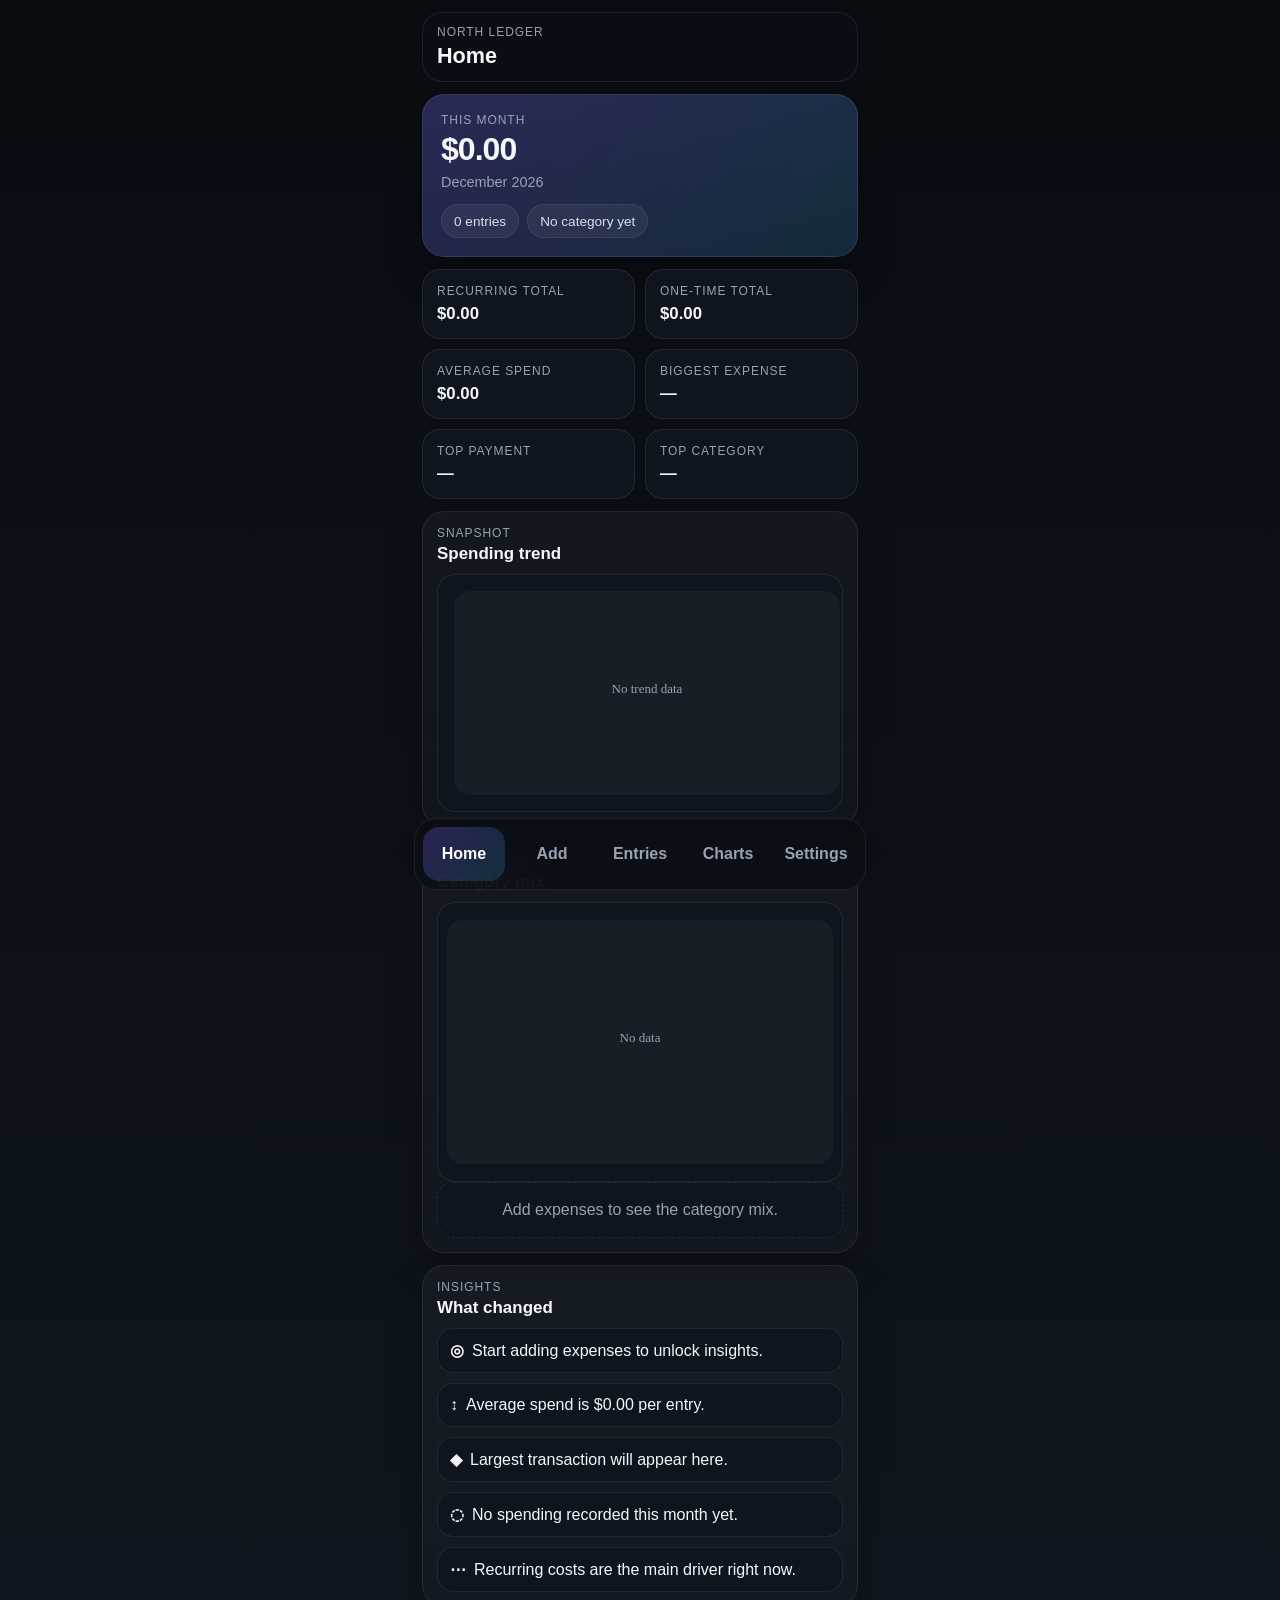
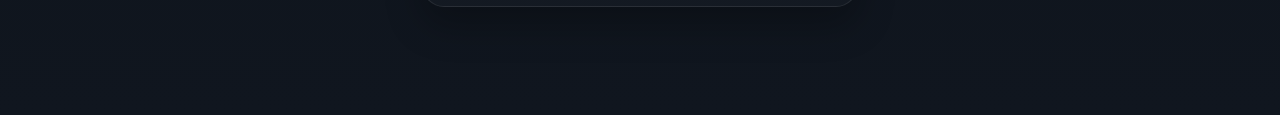
==== commit 51f96978: "Add files via upload" ====
--- a/index.html
+++ b/index.html
@@ -2,573 +2,375 @@
 <html lang="en">
   <head>
     <meta charset="UTF-8" />
-    <meta name="viewport" content="width=device-width, initial-scale=1, viewport-fit=cover, user-scalable=no" />
-    <meta name="theme-color" content="#0d111b" />
+    <meta name="viewport" content="width=device-width, initial-scale=1, viewport-fit=cover" />
+    <meta name="theme-color" content="#0b0f14" />
     <meta name="apple-mobile-web-app-capable" content="yes" />
     <meta name="apple-mobile-web-app-status-bar-style" content="black-translucent" />
-    <meta name="apple-mobile-web-app-title" content="North Ledger" />
-    <meta name="description" content="Premium personal budgeting and expense tracking app for CAD spending." />
+    <meta name="description" content="North Ledger personal budgeting app" />
     <title>North Ledger</title>
     <link rel="manifest" href="manifest.webmanifest" />
-    <link rel="apple-touch-icon" href="icons/apple-touch-icon.png" />
     <link rel="stylesheet" href="styles.css" />
   </head>
   <body>
     <div class="app-shell">
-      <header class="topbar glass">
+      <header class="topbar">
         <div>
-          <p class="eyebrow">Personal Budgeting</p>
-          <h1>North Ledger</h1>
+          <p class="label">North Ledger</p>
+          <h1 id="headerTitle">Home</h1>
         </div>
-        <button id="installBtn" class="icon-button hidden" type="button" aria-label="Install app">
-          <span>Install</span>
-        </button>
+        <button id="installBtn" class="button ghost small hidden" type="button">Install</button>
       </header>
 
-      <main id="appMain" class="app-main">
-        <section id="homeTab" class="tab-panel active" data-tab="home" aria-label="Home tab">
-          <div class="hero-card premium-card gradient-card">
+      <main>
+        <section class="tab active" data-tab="home" id="tabHome">
+          <div class="hero panel gradient">
             <div>
-              <p class="eyebrow">Focus month</p>
-              <h2 id="homeFocusMonth">—</h2>
-            </div>
-            <div class="hero-total-wrap">
-              <p class="eyebrow">Total spent</p>
-              <div id="homeTotalSpent" class="hero-total">$0.00</div>
-            </div>
-          </div>
-
-          <div class="section-header compact-gap">
-            <h3>Overview</h3>
-            <button class="ghost-button small" data-action="jumpCharts" type="button">More analytics</button>
-          </div>
-
-          <div class="metric-grid" id="homeMetricGrid"></div>
-
-          <div class="premium-card chart-card large-chart-card">
-            <div class="card-header">
-              <div>
-                <p class="eyebrow">Spending mix</p>
-                <h3>Category distribution</h3>
-              </div>
-              <div id="homeTopCategoryBadge" class="pill">No data</div>
-            </div>
-            <div class="chart-wrap donut-wrap">
-              <canvas id="homeDonutChart" width="320" height="320"></canvas>
-            </div>
-            <div id="homeLegend" class="legend-grid"></div>
-          </div>
-
-          <div class="premium-card chart-card">
-            <div class="card-header">
-              <div>
-                <p class="eyebrow">Monthly trend</p>
-                <h3>Recent spending</h3>
-              </div>
-              <div id="homeTrendBadge" class="pill subtle">Stable</div>
-            </div>
-            <div class="chart-wrap line-wrap">
-              <canvas id="homeTrendChart" width="340" height="220"></canvas>
-            </div>
-          </div>
-
-          <div class="premium-card insights-card">
-            <div class="card-header">
-              <div>
-                <p class="eyebrow">Quick insights</p>
-                <h3>What stands out</h3>
-              </div>
-            </div>
-            <div id="homeInsights" class="insight-stack"></div>
-          </div>
-        </section>
-
-        <section id="addTab" class="tab-panel" data-tab="add" aria-label="Add tab">
-          <div class="premium-card form-card">
-            <div class="card-header">
-              <div>
-                <p class="eyebrow">Quick add</p>
-                <h2 id="formHeading">Log expense</h2>
-              </div>
-              <button id="clearFormBtn" class="ghost-button small" type="button">Clear</button>
-            </div>
-
-            <form id="expenseForm" class="stack-form" novalidate>
+              <p class="label">This month</p>
+              <div class="hero-amount" id="homeTotal">$0.00</div>
+              <div class="subtle" id="homeMonthLabel">Current month</div>
+            </div>
+            <div class="hero-pills">
+              <span class="pill" id="homeTxnCount">0 entries</span>
+              <span class="pill" id="homeTopCategory">No category yet</span>
+            </div>
+          </div>
+
+          <div class="metric-grid" id="homeMetrics"></div>
+
+          <div class="panel">
+            <div class="section-head">
+              <div>
+                <p class="label">Snapshot</p>
+                <h2>Spending trend</h2>
+              </div>
+            </div>
+            <div class="chart-card tall"><canvas id="homeTrendChart"></canvas></div>
+          </div>
+
+          <div class="panel">
+            <div class="section-head">
+              <div>
+                <p class="label">Breakdown</p>
+                <h2>Category mix</h2>
+              </div>
+            </div>
+            <div class="chart-card donut-card"><canvas id="homeDonutChart"></canvas></div>
+            <div class="legend" id="homeLegend"></div>
+          </div>
+
+          <div class="panel">
+            <div class="section-head">
+              <div>
+                <p class="label">Insights</p>
+                <h2>What changed</h2>
+              </div>
+            </div>
+            <div class="stack" id="homeInsights"></div>
+          </div>
+        </section>
+
+        <section class="tab" data-tab="add" id="tabAdd">
+          <div class="panel form-panel">
+            <div class="section-head">
+              <div>
+                <p class="label">Quick entry</p>
+                <h2 id="formTitle">Add expense</h2>
+              </div>
+              <button id="resetFormBtn" class="button ghost small" type="button">Clear</button>
+            </div>
+
+            <form id="expenseForm" class="form">
               <input type="hidden" id="expenseId" />
               <div class="field">
                 <label for="expenseTitle">Title</label>
-                <input id="expenseTitle" name="title" type="text" inputmode="text" maxlength="60" placeholder="Groceries, streaming, coffee..." required />
-              </div>
-
-              <div class="field-row two-up">
+                <input id="expenseTitle" type="text" maxlength="80" placeholder="Groceries, coffee, Netflix" required />
+              </div>
+              <div class="field-row">
                 <div class="field">
                   <label for="expenseAmount">Amount (CAD)</label>
-                  <input id="expenseAmount" name="amount" type="number" inputmode="decimal" min="0" step="0.01" placeholder="0.00" required />
+                  <input id="expenseAmount" type="number" inputmode="decimal" step="0.01" min="0" placeholder="0.00" required />
                 </div>
                 <div class="field">
                   <label for="expenseDate">Date</label>
-                  <input id="expenseDate" name="date" type="date" required />
-                </div>
-              </div>
-
-              <div class="field-row two-up">
+                  <input id="expenseDate" type="date" required />
+                </div>
+              </div>
+              <div class="field-row">
                 <div class="field">
                   <label for="expenseCategory">Category</label>
-                  <select id="expenseCategory" name="categoryId"></select>
-                </div>
-                <div class="field inline-field">
-                  <label>Quick category</label>
-                  <button id="openCategorySheetBtn" class="secondary-button fill-width" type="button">Add / manage category</button>
-                </div>
-              </div>
-
-              <div class="field-row two-up">
+                  <select id="expenseCategory"></select>
+                </div>
+                <div class="field action-field">
+                  <label>Categories</label>
+                  <button id="openCategorySheetBtn" class="button secondary" type="button">Manage</button>
+                </div>
+              </div>
+              <div class="field-row">
                 <div class="field">
                   <label for="expensePaymentMethod">Payment method</label>
-                  <select id="expensePaymentMethod" name="paymentMethodId"></select>
-                </div>
-                <div class="field segmented-wrap">
+                  <select id="expensePaymentMethod"></select>
+                </div>
+                <div class="field">
                   <label>Cost type</label>
                   <div class="segmented" id="costTypeSegment">
-                    <button type="button" class="segment active" data-cost-type="one-time">One-time</button>
-                    <button type="button" class="segment" data-cost-type="recurring">Recurring</button>
+                    <button class="segment active" data-cost-type="one-time" type="button">One-time</button>
+                    <button class="segment" data-cost-type="recurring" type="button">Recurring</button>
                   </div>
-                  <input type="hidden" id="expenseCostType" value="one-time" />
-                </div>
-              </div>
-
-              <div id="recurringFields" class="field-row two-up hidden-block">
-                <div class="field">
-                  <label for="expenseRecurringFrequency">Recurring frequency</label>
-                  <select id="expenseRecurringFrequency" name="recurringFrequency">
+                  <input id="expenseCostType" type="hidden" value="one-time" />
+                </div>
+              </div>
+              <div class="field-row hidden" id="recurringRow">
+                <div class="field">
+                  <label for="expenseRecurringFrequency">Frequency</label>
+                  <select id="expenseRecurringFrequency">
                     <option value="weekly">Weekly</option>
                     <option value="monthly">Monthly</option>
                     <option value="yearly">Yearly</option>
                   </select>
                 </div>
-                <div class="field segmented-wrap">
-                  <label>Reporting period</label>
-                  <div class="segmented" id="periodSegmentRecurring">
-                    <button type="button" class="segment active" data-period-type="monthly">Monthly</button>
-                    <button type="button" class="segment" data-period-type="yearly">Yearly</button>
+                <div class="field">
+                  <label>Period</label>
+                  <div class="segmented" id="periodSegment">
+                    <button class="segment active" data-period-type="monthly" type="button">Monthly</button>
+                    <button class="segment" data-period-type="yearly" type="button">Yearly</button>
                   </div>
-                </div>
-              </div>
-
-              <div id="periodOnlyField" class="field segmented-wrap">
-                <label>Reporting period</label>
-                <div class="segmented" id="periodSegment">
-                  <button type="button" class="segment active" data-period-type="monthly">Monthly</button>
-                  <button type="button" class="segment" data-period-type="yearly">Yearly</button>
-                </div>
-              </div>
-              <input type="hidden" id="expensePeriodType" value="monthly" />
-
+                  <input id="expensePeriodType" type="hidden" value="monthly" />
+                </div>
+              </div>
+              <div class="field" id="nonRecurringPeriodField">
+                <label>Period</label>
+                <div class="segmented" id="periodSegmentSingle">
+                  <button class="segment active" data-period-type="monthly" type="button">Monthly</button>
+                  <button class="segment" data-period-type="yearly" type="button">Yearly</button>
+                </div>
+              </div>
               <div class="field">
-                <label for="expenseNotes">Notes <span class="muted">optional</span></label>
-                <textarea id="expenseNotes" name="notes" rows="3" maxlength="240" placeholder="Add context if useful"></textarea>
-              </div>
-
-              <button id="saveExpenseBtn" class="primary-button" type="submit">Save expense</button>
+                <label for="expenseNotes">Notes</label>
+                <textarea id="expenseNotes" rows="3" maxlength="240" placeholder="Optional notes"></textarea>
+              </div>
+              <button class="button primary full" id="saveExpenseBtn" type="submit">Save expense</button>
             </form>
           </div>
 
-          <div class="premium-card recent-card">
-            <div class="card-header">
-              <div>
-                <p class="eyebrow">Latest entries</p>
-                <h3>Recent submissions</h3>
-              </div>
-            </div>
-            <div id="recentSubmissions" class="recent-list"></div>
-          </div>
-        </section>
-
-        <section id="entriesTab" class="tab-panel" data-tab="entries" aria-label="Entries tab">
-          <div class="premium-card filter-card">
-            <div class="card-header">
-              <div>
-                <p class="eyebrow">Ledger</p>
+          <div class="panel">
+            <div class="section-head">
+              <div>
+                <p class="label">Recent</p>
+                <h2>Latest submissions</h2>
+              </div>
+            </div>
+            <div class="list" id="recentList"></div>
+          </div>
+        </section>
+
+        <section class="tab" data-tab="entries" id="tabEntries">
+          <div class="panel sticky-panel">
+            <div class="section-head">
+              <div>
+                <p class="label">Review</p>
                 <h2>Entries</h2>
               </div>
-              <button id="clearFiltersBtn" class="ghost-button small" type="button">Reset filters</button>
-            </div>
-
-            <div class="field">
-              <label for="searchInput">Search</label>
+              <button id="clearEntryFiltersBtn" class="button ghost small" type="button">Reset</button>
+            </div>
+
+            <div class="field compact-field">
               <input id="searchInput" type="search" placeholder="Search title or notes" />
             </div>
-
-            <div class="field-row two-up">
-              <div class="field">
-                <label for="filterMonth">Month</label>
-                <select id="filterMonth"></select>
-              </div>
-              <div class="field">
-                <label for="filterSort">Sort</label>
-                <select id="filterSort">
-                  <option value="date-desc">Newest first</option>
-                  <option value="date-asc">Oldest first</option>
-                  <option value="amount-desc">Amount high to low</option>
-                  <option value="amount-asc">Amount low to high</option>
-                  <option value="created-desc">Recently added</option>
-                </select>
-              </div>
-            </div>
-
-            <div class="field-row two-up">
-              <div class="field">
-                <label for="filterDateStart">From</label>
-                <input id="filterDateStart" type="date" />
-              </div>
-              <div class="field">
-                <label for="filterDateEnd">To</label>
-                <input id="filterDateEnd" type="date" />
-              </div>
-            </div>
-
-            <div class="field-row two-up">
-              <div class="field">
-                <label for="filterCategory">Category</label>
-                <select id="filterCategory"></select>
-              </div>
-              <div class="field">
-                <label for="filterPaymentMethod">Payment method</label>
-                <select id="filterPaymentMethod"></select>
-              </div>
-            </div>
-
-            <div class="field-row two-up">
-              <div class="field">
-                <label for="filterCostType">Cost type</label>
-                <select id="filterCostType">
-                  <option value="all">All</option>
-                  <option value="one-time">One-time</option>
-                  <option value="recurring">Recurring</option>
-                </select>
-              </div>
-              <div class="field">
-                <label for="filterFrequency">Recurring frequency</label>
-                <select id="filterFrequency">
-                  <option value="all">All</option>
-                  <option value="weekly">Weekly</option>
-                  <option value="monthly">Monthly</option>
-                  <option value="yearly">Yearly</option>
-                </select>
-              </div>
-            </div>
-
-            <div class="field-row two-up">
-              <div class="field">
-                <label for="filterPeriodType">Reporting period</label>
-                <select id="filterPeriodType">
-                  <option value="all">All</option>
-                  <option value="monthly">Monthly</option>
-                  <option value="yearly">Yearly</option>
-                </select>
-              </div>
-              <div class="field">
-                <label for="filterGroup">Group view</label>
-                <select id="filterGroup">
-                  <option value="month">Grouped by month</option>
-                  <option value="none">Flat list</option>
-                </select>
-              </div>
-            </div>
-          </div>
-
-          <div class="premium-card ledger-card">
-            <div class="card-header">
-              <div>
-                <p class="eyebrow">Transaction feed</p>
-                <h3 id="entriesCountLabel">0 entries</h3>
-              </div>
-            </div>
-            <div id="entriesList" class="ledger-list"></div>
-          </div>
-        </section>
-
-        <section id="chartsTab" class="tab-panel" data-tab="charts" aria-label="Charts tab">
-          <div class="premium-card filter-card sticky-card">
-            <div class="card-header">
-              <div>
-                <p class="eyebrow">Analytics</p>
+            <div class="field-row tight">
+              <div class="field"><select id="filterMonth"></select></div>
+              <div class="field"><select id="filterSort">
+                <option value="date-desc">Newest</option>
+                <option value="date-asc">Oldest</option>
+                <option value="amount-desc">Highest amount</option>
+                <option value="amount-asc">Lowest amount</option>
+                <option value="created-desc">Recently added</option>
+              </select></div>
+            </div>
+            <div class="field-row tight">
+              <div class="field"><input id="filterDateStart" type="date" /></div>
+              <div class="field"><input id="filterDateEnd" type="date" /></div>
+            </div>
+            <div class="field-row tight">
+              <div class="field"><select id="filterCategory"></select></div>
+              <div class="field"><select id="filterPaymentMethod"></select></div>
+            </div>
+            <div class="field-row tight">
+              <div class="field"><select id="filterCostType">
+                <option value="all">All types</option>
+                <option value="one-time">One-time</option>
+                <option value="recurring">Recurring</option>
+              </select></div>
+              <div class="field"><select id="filterFrequency">
+                <option value="all">All frequencies</option>
+                <option value="weekly">Weekly</option>
+                <option value="monthly">Monthly</option>
+                <option value="yearly">Yearly</option>
+              </select></div>
+            </div>
+            <div class="field-row tight">
+              <div class="field"><select id="filterPeriodType">
+                <option value="all">All periods</option>
+                <option value="monthly">Monthly</option>
+                <option value="yearly">Yearly</option>
+              </select></div>
+              <div class="field"><select id="filterGroup">
+                <option value="month">Grouped by month</option>
+                <option value="none">Flat list</option>
+              </select></div>
+            </div>
+          </div>
+
+          <div class="panel ledger-panel">
+            <div class="section-head">
+              <div>
+                <p class="label">Ledger</p>
+                <h2 id="entriesHeading">0 entries</h2>
+              </div>
+            </div>
+            <div id="entriesList"></div>
+          </div>
+        </section>
+
+        <section class="tab" data-tab="charts" id="tabCharts">
+          <div class="panel sticky-panel">
+            <div class="section-head">
+              <div>
+                <p class="label">Analytics</p>
                 <h2>Charts</h2>
               </div>
-              <button id="resetChartFiltersBtn" class="ghost-button small" type="button">Reset</button>
-            </div>
-
-            <div class="field-row two-up">
-              <div class="field">
-                <label for="chartCategory">Category</label>
-                <select id="chartCategory"></select>
-              </div>
-              <div class="field">
-                <label for="chartPaymentMethod">Payment method</label>
-                <select id="chartPaymentMethod"></select>
-              </div>
-            </div>
-
-            <div class="field-row two-up">
-              <div class="field">
-                <label for="chartCostType">Cost type</label>
-                <select id="chartCostType">
-                  <option value="all">All</option>
-                  <option value="one-time">One-time</option>
-                  <option value="recurring">Recurring</option>
-                </select>
-              </div>
-              <div class="field">
-                <label for="chartFrequency">Recurring frequency</label>
-                <select id="chartFrequency">
-                  <option value="all">All</option>
-                  <option value="weekly">Weekly</option>
-                  <option value="monthly">Monthly</option>
-                  <option value="yearly">Yearly</option>
-                </select>
-              </div>
-            </div>
-
-            <div class="field-row two-up">
-              <div class="field">
-                <label for="chartMonth">Month</label>
-                <select id="chartMonth"></select>
-              </div>
-              <div class="field">
-                <label for="chartPeriodType">Reporting period</label>
-                <select id="chartPeriodType">
-                  <option value="all">All</option>
-                  <option value="monthly">Monthly</option>
-                  <option value="yearly">Yearly</option>
-                </select>
-              </div>
-            </div>
-
-            <div class="field-row two-up">
-              <div class="field">
-                <label for="chartDateStart">From</label>
-                <input id="chartDateStart" type="date" />
-              </div>
-              <div class="field">
-                <label for="chartDateEnd">To</label>
-                <input id="chartDateEnd" type="date" />
-              </div>
-            </div>
-
-            <div class="field-row two-up">
-              <div class="field">
-                <label for="chartCompareWindow">Compare window</label>
-                <select id="chartCompareWindow">
-                  <option value="1">1 month</option>
-                  <option value="2">2 month</option>
-                  <option value="3">3 month</option>
-                  <option value="5">5 month</option>
-                  <option value="12">12 month</option>
-                  <option value="year">1 year</option>
-                </select>
-              </div>
-              <div class="field inline-field">
-                <label>View focus</label>
-                <div id="chartSummaryBadge" class="pill fill-width center-pill">Ready</div>
-              </div>
-            </div>
-          </div>
-
-          <div class="chart-grid">
-            <div class="premium-card chart-card large-chart-card">
-              <div class="card-header">
-                <div>
-                  <p class="eyebrow">Breakdown</p>
-                  <h3>Category donut</h3>
-                </div>
-                <div id="chartDonutMetric" class="pill">$0.00</div>
-              </div>
-              <div class="chart-wrap donut-wrap">
-                <canvas id="chartsDonutCanvas" width="320" height="320"></canvas>
-              </div>
-              <div id="chartsDonutLegend" class="legend-grid"></div>
-            </div>
-
-            <div class="premium-card chart-card">
-              <div class="card-header">
-                <div>
-                  <p class="eyebrow">By category</p>
-                  <h3>Bar chart</h3>
-                </div>
-              </div>
-              <div class="chart-wrap">
-                <canvas id="chartsBarCanvas" width="340" height="240"></canvas>
-              </div>
-            </div>
-
-            <div class="premium-card chart-card">
-              <div class="card-header">
-                <div>
-                  <p class="eyebrow">Trend</p>
-                  <h3>Monthly line</h3>
-                </div>
-              </div>
-              <div class="chart-wrap">
-                <canvas id="chartsLineCanvas" width="340" height="240"></canvas>
-              </div>
-            </div>
-
-            <div class="premium-card chart-card">
-              <div class="card-header">
-                <div>
-                  <p class="eyebrow">Composition</p>
-                  <h3>Recurring vs one-time</h3>
-                </div>
-              </div>
-              <div class="chart-wrap">
-                <canvas id="chartsStackCanvas" width="340" height="240"></canvas>
-              </div>
-            </div>
-
-            <div class="premium-card chart-card">
-              <div class="card-header">
-                <div>
-                  <p class="eyebrow">Payments</p>
-                  <h3>Method breakdown</h3>
-                </div>
-              </div>
-              <div class="chart-wrap">
-                <canvas id="chartsPaymentCanvas" width="340" height="240"></canvas>
-              </div>
-            </div>
-
-            <div class="premium-card insights-card">
-              <div class="card-header">
-                <div>
-                  <p class="eyebrow">Comparison</p>
-                  <h3>Window summary</h3>
-                </div>
-              </div>
-              <div id="chartInsights" class="insight-stack"></div>
-            </div>
-          </div>
-        </section>
-
-        <section id="settingsTab" class="tab-panel" data-tab="settings" aria-label="Settings tab">
-          <div class="premium-card settings-card">
-            <div class="card-header">
-              <div>
-                <p class="eyebrow">Preferences</p>
-                <h2>Settings</h2>
-              </div>
-            </div>
-
-            <div class="settings-group">
-              <h3>Categories</h3>
-              <button id="settingsCategoryBtn" class="secondary-button" type="button">Manage categories</button>
-              <div id="settingsCategoryList" class="settings-list"></div>
-            </div>
-
-            <div class="settings-group">
-              <h3>App preferences</h3>
-              <label class="toggle-row">
-                <span>Subtle motion effects</span>
-                <input id="prefMotion" type="checkbox" />
-              </label>
-              <label class="toggle-row">
-                <span>Show backup reminders</span>
-                <input id="prefBackupReminder" type="checkbox" />
-              </label>
-              <label class="toggle-row">
-                <span>Use accent glow</span>
-                <input id="prefAccentGlow" type="checkbox" />
-              </label>
-            </div>
-
-            <div class="settings-group">
-              <h3>Backup & restore</h3>
-              <div class="button-row wrap">
-                <button id="exportBtn" class="secondary-button" type="button">Export backup</button>
-                <label class="secondary-button file-button">
-                  Import backup
-                  <input id="importFileInput" type="file" accept="application/json" hidden />
-                </label>
-              </div>
-              <p class="muted small-text">Exports categories, payment methods, preferences, and expenses as one JSON file.</p>
-            </div>
-
-            <div class="settings-group">
-              <h3>Storage</h3>
-              <div id="storageStatus" class="storage-card subtle-card"></div>
-            </div>
-
-            <div class="settings-group danger-zone">
-              <h3>Reset</h3>
-              <button id="resetDataBtn" class="danger-button" type="button">Reset all local data</button>
-            </div>
+              <button id="clearChartFiltersBtn" class="button ghost small" type="button">Reset</button>
+            </div>
+            <div class="field-row tight">
+              <div class="field"><select id="chartMonth"></select></div>
+              <div class="field"><select id="chartCompareWindow">
+                <option value="1">1 month</option>
+                <option value="2">2 month</option>
+                <option value="3">3 month</option>
+                <option value="5">5 month</option>
+                <option value="12">12 month</option>
+                <option value="year">1 year</option>
+              </select></div>
+            </div>
+            <div class="field-row tight">
+              <div class="field"><select id="chartCategory"></select></div>
+              <div class="field"><select id="chartPaymentMethod"></select></div>
+            </div>
+            <div class="field-row tight">
+              <div class="field"><select id="chartCostType">
+                <option value="all">All types</option>
+                <option value="one-time">One-time</option>
+                <option value="recurring">Recurring</option>
+              </select></div>
+              <div class="field"><select id="chartFrequency">
+                <option value="all">All frequencies</option>
+                <option value="weekly">Weekly</option>
+                <option value="monthly">Monthly</option>
+                <option value="yearly">Yearly</option>
+              </select></div>
+            </div>
+            <div class="field-row tight">
+              <div class="field"><input id="chartDateStart" type="date" /></div>
+              <div class="field"><input id="chartDateEnd" type="date" /></div>
+            </div>
+            <div class="field-row tight">
+              <div class="field"><select id="chartPeriodType">
+                <option value="all">All periods</option>
+                <option value="monthly">Monthly</option>
+                <option value="yearly">Yearly</option>
+              </select></div>
+              <div class="field stat-field"><span class="pill wide" id="chartSummaryPill">Ready</span></div>
+            </div>
+          </div>
+
+          <div class="panel">
+            <div class="section-head"><div><p class="label">Mix</p><h2>Category donut</h2></div></div>
+            <div class="chart-card donut-card"><canvas id="chartDonut"></canvas></div>
+            <div class="legend" id="chartLegend"></div>
+          </div>
+
+          <div class="panel">
+            <div class="section-head"><div><p class="label">Trend</p><h2>Monthly line</h2></div></div>
+            <div class="chart-card tall"><canvas id="chartLine"></canvas></div>
+          </div>
+
+          <div class="panel">
+            <div class="section-head"><div><p class="label">Breakdown</p><h2>Category bars</h2></div></div>
+            <div class="chart-card medium"><canvas id="chartBar"></canvas></div>
+          </div>
+
+          <div class="panel">
+            <div class="section-head"><div><p class="label">Cost type</p><h2>Recurring vs one-time</h2></div></div>
+            <div class="chart-card medium"><canvas id="chartStack"></canvas></div>
+          </div>
+
+          <div class="panel">
+            <div class="section-head"><div><p class="label">Payment methods</p><h2>Method breakdown</h2></div></div>
+            <div class="chart-card medium"><canvas id="chartPayment"></canvas></div>
+          </div>
+
+          <div class="panel">
+            <div class="section-head"><div><p class="label">Summary</p><h2>Chart insights</h2></div></div>
+            <div class="stack" id="chartInsights"></div>
+          </div>
+        </section>
+
+        <section class="tab" data-tab="settings" id="tabSettings">
+          <div class="panel">
+            <div class="section-head"><div><p class="label">Manage</p><h2>Categories</h2></div></div>
+            <button id="openCategorySheetSettingsBtn" class="button secondary" type="button">Add or edit categories</button>
+            <div class="list" id="settingsCategoryList"></div>
+          </div>
+          <div class="panel">
+            <div class="section-head"><div><p class="label">Backup</p><h2>Data</h2></div></div>
+            <div class="button-row">
+              <button id="exportBtn" class="button secondary" type="button">Export backup</button>
+              <label class="button secondary file-label">Import backup<input id="importInput" type="file" accept="application/json" hidden /></label>
+            </div>
+            <div class="storage" id="storageStatus"></div>
+            <button id="resetDataBtn" class="button danger full" type="button">Reset all data</button>
           </div>
         </section>
       </main>
 
-      <nav class="bottom-nav glass" aria-label="Primary navigation">
-        <button class="nav-item active" data-tab-target="home" type="button"><span>Home</span></button>
-        <button class="nav-item" data-tab-target="add" type="button"><span>Add</span></button>
-        <button class="nav-item" data-tab-target="entries" type="button"><span>Entries</span></button>
-        <button class="nav-item" data-tab-target="charts" type="button"><span>Charts</span></button>
-        <button class="nav-item" data-tab-target="settings" type="button"><span>Settings</span></button>
+      <nav class="bottom-nav">
+        <button class="nav-btn active" data-tab-target="home" type="button">Home</button>
+        <button class="nav-btn" data-tab-target="add" type="button">Add</button>
+        <button class="nav-btn" data-tab-target="entries" type="button">Entries</button>
+        <button class="nav-btn" data-tab-target="charts" type="button">Charts</button>
+        <button class="nav-btn" data-tab-target="settings" type="button">Settings</button>
       </nav>
     </div>
 
-    <div id="toast" class="toast hidden" role="status" aria-live="polite"></div>
-
-    <div id="categorySheet" class="sheet hidden" aria-hidden="true">
-      <div class="sheet-backdrop" data-sheet-close="categorySheet"></div>
+    <div class="sheet hidden" id="categorySheet" aria-hidden="true">
+      <div class="sheet-backdrop" data-close-sheet="categorySheet"></div>
       <div class="sheet-panel">
         <div class="sheet-handle"></div>
-        <div class="card-header">
-          <div>
-            <p class="eyebrow">Category management</p>
-            <h3 id="categorySheetTitle">Add category</h3>
-          </div>
-          <button class="ghost-button small" data-sheet-close="categorySheet" type="button">Close</button>
-        </div>
-
-        <form id="categoryForm" class="stack-form">
+        <div class="section-head"><div><p class="label">Category</p><h2 id="categorySheetTitle">Add category</h2></div><button class="button ghost small" data-close-sheet="categorySheet" type="button">Close</button></div>
+        <form id="categoryForm" class="form compact-form">
           <input type="hidden" id="categoryId" />
-          <div class="field">
-            <label for="categoryName">Category name</label>
-            <input id="categoryName" type="text" maxlength="40" placeholder="New category" required />
-          </div>
-          <div class="field">
-            <label for="categoryColor">Category color</label>
-            <input id="categoryColor" type="color" value="#8b5cf6" />
-          </div>
-          <button class="primary-button" type="submit">Save category</button>
+          <div class="field"><label for="categoryName">Name</label><input id="categoryName" type="text" maxlength="40" required /></div>
+          <div class="field"><label for="categoryColor">Color</label><input id="categoryColor" type="color" value="#7c5cff" /></div>
+          <button class="button primary full" type="submit">Save category</button>
         </form>
-
-        <div class="sheet-list-wrap">
-          <div class="card-header tight-header">
-            <h4>Existing categories</h4>
-          </div>
-          <div id="categoryList" class="sheet-list"></div>
+        <div class="list" id="categoryList"></div>
+      </div>
+    </div>
+
+    <div class="sheet hidden" id="entrySheet" aria-hidden="true">
+      <div class="sheet-backdrop" data-close-sheet="entrySheet"></div>
+      <div class="sheet-panel">
+        <div class="sheet-handle"></div>
+        <div class="section-head"><div><p class="label">Entry</p><h2 id="entrySheetTitle">Expense</h2></div><button class="button ghost small" data-close-sheet="entrySheet" type="button">Close</button></div>
+        <div class="detail-list" id="entrySheetBody"></div>
+        <div class="button-row spread top-gap">
+          <button id="entryEditBtn" class="button secondary" type="button">Edit</button>
+          <button id="entryDuplicateBtn" class="button secondary" type="button">Duplicate</button>
+          <button id="entryDeleteBtn" class="button danger" type="button">Delete</button>
         </div>
       </div>
     </div>
 
-    <div id="entrySheet" class="sheet hidden" aria-hidden="true">
-      <div class="sheet-backdrop" data-sheet-close="entrySheet"></div>
-      <div class="sheet-panel">
-        <div class="sheet-handle"></div>
-        <div class="card-header">
-          <div>
-            <p class="eyebrow">Entry actions</p>
-            <h3 id="entrySheetTitle">Expense details</h3>
-          </div>
-          <button class="ghost-button small" data-sheet-close="entrySheet" type="button">Close</button>
-        </div>
-        <div id="entrySheetBody" class="sheet-detail"></div>
-        <div class="button-row wrap top-gap">
-          <button id="entryEditBtn" class="secondary-button" type="button">Edit</button>
-          <button id="entryDuplicateBtn" class="secondary-button" type="button">Duplicate</button>
-          <button id="entryDeleteBtn" class="danger-button" type="button">Delete</button>
-        </div>
-      </div>
-    </div>
+    <div class="toast hidden" id="toast"></div>
 
     <script src="app.js"></script>
   </body>
--- a/styles.css
+++ b/styles.css
@@ -1,526 +1,133 @@
 :root {
   color-scheme: dark;
-  --bg: #070b13;
-  --bg-soft: #0d111b;
-  --bg-elevated: #111827;
-  --card: rgba(18, 25, 39, 0.88);
-  --card-strong: rgba(22, 30, 46, 0.95);
-  --card-border: rgba(255, 255, 255, 0.07);
+  --bg: #0b0f14;
+  --bg-2: #121821;
+  --panel: #121a24;
+  --panel-2: #171f2b;
+  --line: rgba(255,255,255,.08);
   --text: #f5f7fb;
-  --text-soft: #c5cfde;
-  --text-muted: #8f9bae;
+  --muted: #98a2b3;
   --accent: #7c5cff;
-  --accent-2: #36c9c6;
-  --accent-3: #4ba3ff;
-  --danger: #ff5b72;
-  --success: #2dd4bf;
-  --warning: #f59e0b;
-  --shadow: 0 10px 30px rgba(0, 0, 0, 0.26);
+  --accent-2: #2ec5ff;
+  --success: #2fd1a2;
+  --danger: #ff6b7f;
   --radius: 22px;
   --radius-sm: 14px;
-  --radius-xs: 10px;
+  --shadow: 0 18px 36px rgba(0,0,0,.26);
   --safe-top: env(safe-area-inset-top, 0px);
   --safe-bottom: env(safe-area-inset-bottom, 0px);
-  --transition: 180ms ease;
 }
-
 * { box-sizing: border-box; }
-html, body {
-  margin: 0;
-  min-height: 100%;
-  background:
-    radial-gradient(circle at top, rgba(124, 92, 255, 0.18), transparent 30%),
-    radial-gradient(circle at 100% 20%, rgba(54, 201, 198, 0.14), transparent 24%),
-    linear-gradient(180deg, #05070d 0%, #0a1019 100%);
-  color: var(--text);
-  font-family: -apple-system, BlinkMacSystemFont, "SF Pro Text", "Segoe UI", sans-serif;
-  -webkit-font-smoothing: antialiased;
-  text-rendering: optimizeLegibility;
+html, body { margin: 0; min-height: 100%; background: linear-gradient(180deg, #090d12 0%, #10161f 100%); color: var(--text); font-family: -apple-system, BlinkMacSystemFont, "SF Pro Text", "Segoe UI", sans-serif; }
+body { -webkit-font-smoothing: antialiased; }
+button, input, textarea, select { font: inherit; color: inherit; }
+button { border: 0; background: none; }
+input, textarea, select {
+  width: 100%; min-height: 50px; border: 1px solid var(--line); border-radius: 16px; background: #0f151e; padding: 0 14px; outline: none;
+  -webkit-appearance: none; appearance: none;
 }
-body { overscroll-behavior-y: none; }
-button, input, select, textarea {
-  font: inherit;
-  color: inherit;
-}
-button, label, input, select, textarea { -webkit-tap-highlight-color: transparent; }
-button { border: 0; background: none; }
-input, select, textarea {
-  width: 100%;
-  border-radius: 16px;
-  border: 1px solid rgba(255,255,255,0.08);
-  background: rgba(255,255,255,0.04);
-  padding: 14px 14px;
-  min-height: 50px;
-  outline: none;
-  appearance: none;
-  -webkit-appearance: none;
-}
-textarea { min-height: 96px; resize: vertical; }
-input:focus, select:focus, textarea:focus {
-  border-color: rgba(124, 92, 255, 0.7);
-  box-shadow: 0 0 0 3px rgba(124, 92, 255, 0.18);
-}
+textarea { min-height: 96px; padding: 14px; resize: vertical; }
+input:focus, textarea:focus, select:focus { border-color: rgba(124,92,255,.8); box-shadow: 0 0 0 3px rgba(124,92,255,.14); }
+input[type="color"] { padding: 6px; }
 select {
-  background-image: linear-gradient(45deg, transparent 50%, var(--text-soft) 50%), linear-gradient(135deg, var(--text-soft) 50%, transparent 50%);
-  background-position: calc(100% - 18px) calc(50% - 4px), calc(100% - 12px) calc(50% - 4px);
-  background-size: 6px 6px, 6px 6px;
-  background-repeat: no-repeat;
-  padding-right: 34px;
-}
-input[type="color"] {
-  padding: 6px;
-  min-height: 54px;
-  border-radius: 16px;
-  background: rgba(255,255,255,0.04);
-}
-input[type="checkbox"] {
-  width: 22px;
-  min-height: 22px;
-  height: 22px;
-  accent-color: var(--accent);
+  background-image: linear-gradient(45deg, transparent 50%, #aab6c7 50%), linear-gradient(135deg, #aab6c7 50%, transparent 50%);
+  background-position: calc(100% - 17px) calc(50% - 4px), calc(100% - 11px) calc(50% - 4px);
+  background-size: 6px 6px; background-repeat: no-repeat; padding-right: 34px;
 }
 .hidden { display: none !important; }
-.hidden-block { display: none; }
-.muted { color: var(--text-muted); }
-.small-text { font-size: 0.85rem; }
-.top-gap { margin-top: 14px; }
-.center-pill { justify-content: center; }
-.fill-width { width: 100%; }
-
-.app-shell {
-  width: min(100%, 480px);
-  margin: 0 auto;
-  min-height: 100dvh;
-  padding: calc(10px + var(--safe-top)) 14px calc(92px + var(--safe-bottom));
-  position: relative;
+.app-shell { max-width: 460px; margin: 0 auto; min-height: 100dvh; padding: calc(12px + var(--safe-top)) 12px calc(96px + var(--safe-bottom)); }
+.topbar {
+  display: flex; align-items: center; justify-content: space-between; gap: 12px; padding: 12px 14px; margin-bottom: 12px; position: sticky; top: calc(10px + var(--safe-top)); z-index: 30;
+  background: rgba(11,15,20,.86); backdrop-filter: blur(18px); border: 1px solid var(--line); border-radius: 20px;
 }
-.topbar {
-  display: flex;
-  align-items: center;
-  justify-content: space-between;
-  padding: 16px 18px;
-  margin-bottom: 16px;
-  position: sticky;
-  top: calc(8px + var(--safe-top));
-  z-index: 30;
+.label { margin: 0 0 4px; font-size: 12px; letter-spacing: .08em; text-transform: uppercase; color: var(--muted); }
+h1, h2, p { margin: 0; }
+h1 { font-size: 1.35rem; }
+h2 { font-size: 1.06rem; }
+.subtle { color: var(--muted); font-size: .9rem; }
+.tab { display: none; }
+.tab.active { display: block; }
+.panel {
+  background: linear-gradient(180deg, rgba(255,255,255,.035), rgba(255,255,255,.02));
+  border: 1px solid var(--line); border-radius: var(--radius); padding: 14px; margin-bottom: 12px; box-shadow: var(--shadow);
 }
-.glass {
-  background: rgba(10, 14, 24, 0.78);
-  border: 1px solid rgba(255,255,255,0.08);
-  backdrop-filter: blur(18px);
-  -webkit-backdrop-filter: blur(18px);
-  box-shadow: var(--shadow);
-  border-radius: 22px;
-}
-.eyebrow {
-  margin: 0 0 4px;
-  font-size: 0.76rem;
-  letter-spacing: 0.08em;
-  text-transform: uppercase;
-  color: var(--text-muted);
-}
-h1, h2, h3, h4, p { margin: 0; }
-h1 { font-size: 1.38rem; }
-h2 { font-size: 1.18rem; }
-h3 { font-size: 1rem; }
-.section-header, .card-header {
-  display: flex;
-  align-items: center;
-  justify-content: space-between;
-  gap: 12px;
-}
-.section-header { margin: 18px 4px 10px; }
-.compact-gap { margin-top: 8px; }
-.tight-header { margin-bottom: 10px; }
-
-.premium-card {
-  background: var(--card);
-  border: 1px solid var(--card-border);
-  border-radius: var(--radius);
-  box-shadow: var(--shadow);
-  padding: 16px;
-  margin-bottom: 14px;
-}
-.gradient-card {
-  background:
-    linear-gradient(135deg, rgba(124, 92, 255, 0.24), rgba(75, 163, 255, 0.16)),
-    rgba(16, 24, 39, 0.92);
-  border-color: rgba(255,255,255,0.1);
-}
-.hero-card {
-  padding: 18px;
-  display: flex;
-  align-items: flex-end;
-  justify-content: space-between;
-  gap: 14px;
-}
-.hero-total-wrap { text-align: right; }
-.hero-total {
-  font-size: 1.95rem;
-  font-weight: 800;
-  letter-spacing: -0.03em;
-}
-.metric-grid {
-  display: grid;
-  grid-template-columns: repeat(2, minmax(0, 1fr));
-  gap: 10px;
-}
-.metric-card {
-  padding: 14px;
-  border-radius: 18px;
-  background: rgba(255,255,255,0.04);
-  border: 1px solid rgba(255,255,255,0.05);
-}
-.metric-value {
-  margin-top: 6px;
-  font-size: 1.06rem;
-  font-weight: 700;
-}
-.pill {
-  display: inline-flex;
-  align-items: center;
-  gap: 8px;
-  min-height: 34px;
-  padding: 8px 12px;
-  border-radius: 999px;
-  font-size: 0.85rem;
-  background: rgba(255,255,255,0.06);
-  color: var(--text-soft);
-  border: 1px solid rgba(255,255,255,0.06);
-}
-.pill.subtle { color: var(--text-muted); }
-.legend-grid {
-  display: grid;
-  gap: 10px;
-  grid-template-columns: repeat(2, minmax(0, 1fr));
-  margin-top: 12px;
-}
-.legend-item {
-  display: flex;
-  align-items: center;
-  gap: 10px;
-  min-width: 0;
-  padding: 10px 12px;
-  border-radius: 14px;
-  background: rgba(255,255,255,0.04);
-}
-.legend-swatch, .category-dot, .ledger-marker {
-  width: 12px;
-  height: 12px;
-  border-radius: 999px;
-  flex: 0 0 auto;
-}
-.legend-meta {
-  min-width: 0;
-}
-.legend-name {
-  font-size: 0.88rem;
-  white-space: nowrap;
-  overflow: hidden;
-  text-overflow: ellipsis;
-}
-.legend-value {
-  font-size: 0.8rem;
-  color: var(--text-muted);
-}
-.chart-wrap {
-  margin-top: 10px;
-  position: relative;
-  width: 100%;
-  overflow: hidden;
-  border-radius: 18px;
-  background: linear-gradient(180deg, rgba(255,255,255,0.03), rgba(255,255,255,0.02));
-  padding: 8px;
-}
-.donut-wrap { display: flex; justify-content: center; }
-canvas {
-  width: 100%;
-  height: auto;
-  display: block;
-}
-.large-chart-card .chart-wrap { min-height: 260px; }
-.insight-stack {
-  display: grid;
-  gap: 10px;
-  margin-top: 10px;
-}
-.insight-item {
-  display: flex;
-  align-items: flex-start;
-  gap: 12px;
-  padding: 12px;
-  background: rgba(255,255,255,0.04);
-  border-radius: 16px;
-}
-.insight-icon {
-  width: 30px;
-  height: 30px;
-  display: inline-flex;
-  align-items: center;
-  justify-content: center;
-  border-radius: 999px;
-  background: rgba(124, 92, 255, 0.18);
-  font-size: 0.92rem;
-}
-.tab-panel { display: none; }
-.tab-panel.active { display: block; animation: fadeIn 180ms ease; }
-@keyframes fadeIn {
-  from { opacity: 0; transform: translateY(6px); }
-  to { opacity: 1; transform: translateY(0); }
-}
-.bottom-nav {
-  position: fixed;
-  left: 50%;
-  transform: translateX(-50%);
-  bottom: calc(10px + var(--safe-bottom));
-  width: min(calc(100% - 18px), 452px);
-  display: grid;
-  grid-template-columns: repeat(5, 1fr);
-  gap: 6px;
-  padding: 8px;
-  z-index: 40;
-}
-.nav-item {
-  min-height: 56px;
-  border-radius: 16px;
-  color: var(--text-muted);
-  font-size: 0.78rem;
-  font-weight: 600;
-}
-.nav-item.active {
-  background: linear-gradient(135deg, rgba(124, 92, 255, 0.26), rgba(54, 201, 198, 0.16));
-  color: var(--text);
-}
-.stack-form, .settings-group, .sheet-list-wrap { margin-top: 12px; }
-.field { margin-bottom: 12px; }
-.field label {
-  display: inline-block;
-  margin-bottom: 8px;
-  font-size: 0.88rem;
-  color: var(--text-soft);
-}
-.field-row {
-  display: grid;
-  gap: 12px;
-}
-.two-up { grid-template-columns: repeat(2, minmax(0, 1fr)); }
-.segmented-wrap { min-width: 0; }
-.segmented {
-  display: grid;
-  grid-template-columns: repeat(2, 1fr);
-  gap: 6px;
-  background: rgba(255,255,255,0.04);
-  padding: 6px;
-  border-radius: 16px;
-  border: 1px solid rgba(255,255,255,0.06);
-}
-.segment {
-  min-height: 44px;
-  border-radius: 12px;
-  color: var(--text-muted);
-  font-weight: 600;
-}
-.segment.active {
-  background: linear-gradient(135deg, rgba(124,92,255,0.32), rgba(75,163,255,0.2));
-  color: var(--text);
-}
-.primary-button, .secondary-button, .danger-button, .ghost-button, .icon-button {
-  min-height: 48px;
-  border-radius: 16px;
-  padding: 0 16px;
-  font-weight: 700;
-  cursor: pointer;
-}
-.primary-button {
-  background: linear-gradient(135deg, var(--accent), #5d8dff);
-  color: white;
-  box-shadow: 0 12px 24px rgba(124, 92, 255, 0.24);
-}
-.secondary-button {
-  background: rgba(255,255,255,0.06);
-  color: var(--text);
-  border: 1px solid rgba(255,255,255,0.08);
-}
-.ghost-button, .icon-button {
-  background: rgba(255,255,255,0.04);
-  color: var(--text-soft);
-}
-.danger-button {
-  background: rgba(255,91,114,0.14);
-  color: #ffb7c1;
-  border: 1px solid rgba(255,91,114,0.22);
-}
-.small { min-height: 38px; padding: 0 12px; border-radius: 12px; font-size: 0.85rem; }
-.recent-list, .settings-list, .sheet-list, .ledger-list {
-  display: grid;
-  gap: 10px;
-  margin-top: 12px;
-}
-.recent-item, .settings-item, .sheet-item, .ledger-row, .empty-state {
-  background: rgba(255,255,255,0.04);
-  border: 1px solid rgba(255,255,255,0.05);
-  border-radius: 16px;
-}
-.recent-item, .sheet-item, .settings-item {
-  padding: 12px;
-}
-.recent-button, .sheet-list button.unstyled-action {
-  width: 100%;
-  text-align: left;
-}
-.ledger-section { margin-bottom: 18px; }
-.ledger-month-header {
-  position: sticky;
-  top: calc(88px + var(--safe-top));
-  z-index: 2;
-  padding: 10px 12px;
-  margin-bottom: 8px;
-  border-radius: 14px;
-  background: rgba(7,11,19,0.88);
-  backdrop-filter: blur(12px);
-}
+.gradient { background: linear-gradient(135deg, rgba(124,92,255,.22), rgba(46,197,255,.12)), linear-gradient(180deg, #131b27, #0f151e); }
+.hero { padding: 18px; }
+.hero-amount { font-size: 2rem; font-weight: 800; letter-spacing: -.03em; margin-bottom: 6px; }
+.hero-pills { display: flex; flex-wrap: wrap; gap: 8px; margin-top: 14px; }
+.metric-grid { display: grid; grid-template-columns: repeat(2, minmax(0, 1fr)); gap: 10px; margin-bottom: 12px; }
+.metric { background: #0f151e; border: 1px solid var(--line); border-radius: 18px; padding: 14px; }
+.metric .value { font-size: 1.05rem; font-weight: 700; margin-top: 6px; }
+.section-head { display: flex; align-items: center; justify-content: space-between; gap: 10px; margin-bottom: 10px; }
+.chart-card { background: #0f151e; border: 1px solid var(--line); border-radius: 18px; padding: 8px; overflow: hidden; }
+.chart-card canvas { display: block; width: 100%; height: auto; }
+.chart-card.tall { min-height: 230px; }
+.chart-card.medium { min-height: 210px; }
+.donut-card { min-height: 280px; display: flex; align-items: center; justify-content: center; }
+.legend, .list, .stack { display: grid; gap: 10px; }
+.legend-item, .insight, .list-item, .category-item, .storage { background: #0f151e; border: 1px solid var(--line); border-radius: 16px; padding: 12px; }
+.legend-item { display: flex; align-items: center; gap: 10px; }
+.swatch, .entry-dot, .category-dot { width: 11px; height: 11px; border-radius: 999px; flex: 0 0 auto; }
+.legend-name { font-size: .92rem; }
+.legend-meta { color: var(--muted); font-size: .82rem; }
+.form { display: grid; gap: 12px; }
+.compact-form { margin-bottom: 12px; }
+.field label { display: inline-block; margin-bottom: 8px; color: #d6deea; font-size: .9rem; }
+.field-row { display: grid; grid-template-columns: repeat(2, minmax(0, 1fr)); gap: 12px; }
+.field-row.tight { gap: 10px; }
+.action-field { display: flex; flex-direction: column; }
+.segmented { display: grid; grid-template-columns: repeat(2, 1fr); gap: 6px; background: #0f151e; border: 1px solid var(--line); border-radius: 16px; padding: 6px; }
+.segment { min-height: 42px; border-radius: 12px; color: var(--muted); }
+.segment.active { background: linear-gradient(135deg, rgba(124,92,255,.28), rgba(46,197,255,.18)); color: var(--text); }
+.button { min-height: 46px; border-radius: 16px; padding: 0 14px; font-weight: 700; }
+.button.small { min-height: 38px; border-radius: 12px; padding: 0 10px; font-size: .86rem; }
+.button.primary { background: linear-gradient(135deg, var(--accent), #5a97ff); color: white; }
+.button.secondary { background: #0f151e; border: 1px solid var(--line); color: var(--text); }
+.button.ghost { background: rgba(255,255,255,.04); border: 1px solid var(--line); color: #dce4f1; }
+.button.danger { background: rgba(255,107,127,.12); border: 1px solid rgba(255,107,127,.24); color: #ffbcc7; }
+.button.full { width: 100%; }
+.button-row { display: flex; gap: 10px; flex-wrap: wrap; }
+.button-row.spread > * { flex: 1 1 0; }
+.file-label { display: inline-flex; align-items: center; justify-content: center; }
+.pill { display: inline-flex; align-items: center; min-height: 34px; padding: 8px 12px; border-radius: 999px; background: rgba(255,255,255,.06); border: 1px solid var(--line); color: #d7deeb; font-size: .85rem; }
+.pill.wide { width: 100%; justify-content: center; }
+.compact-field input { background: #0f151e; }
+.sticky-panel { position: sticky; top: calc(84px + var(--safe-top)); z-index: 20; }
+.ledger-month { margin-bottom: 14px; }
+.month-head { position: sticky; top: calc(380px + var(--safe-top)); z-index: 5; background: rgba(11,15,20,.9); backdrop-filter: blur(12px); border: 1px solid var(--line); border-radius: 14px; padding: 10px 12px; margin-bottom: 8px; }
 .ledger-row {
-  display: grid;
-  grid-template-columns: 14px 1fr auto;
-  gap: 10px;
-  align-items: center;
-  padding: 12px;
+  display: grid; grid-template-columns: 12px 1fr auto; gap: 10px; align-items: center; width: 100%;
+  background: #0f151e; border: 1px solid var(--line); border-radius: 16px; padding: 12px; text-align: left;
 }
 .ledger-main { min-width: 0; }
-.ledger-title-row, .meta-row, .button-row, .wrap {
-  display: flex;
-  align-items: center;
-  gap: 8px;
-  flex-wrap: wrap;
+.row-title { font-weight: 700; white-space: nowrap; overflow: hidden; text-overflow: ellipsis; }
+.row-amount { font-weight: 800; font-size: 1rem; }
+.meta { display: flex; gap: 6px; flex-wrap: wrap; margin-top: 8px; }
+.chip { display: inline-flex; align-items: center; gap: 6px; min-height: 28px; padding: 4px 9px; border-radius: 999px; background: rgba(255,255,255,.05); color: var(--muted); font-size: .76rem; }
+.empty { background: #0f151e; border: 1px dashed var(--line); border-radius: 16px; padding: 18px; text-align: center; color: var(--muted); }
+.bottom-nav {
+  position: fixed; left: 50%; transform: translateX(-50%); bottom: calc(10px + var(--safe-bottom)); width: min(452px, calc(100% - 16px));
+  display: grid; grid-template-columns: repeat(5, 1fr); gap: 6px; padding: 8px; background: rgba(11,15,20,.92); border: 1px solid var(--line); border-radius: 22px; backdrop-filter: blur(18px); z-index: 40;
 }
-.ledger-title {
-  font-weight: 700;
-  white-space: nowrap;
-  overflow: hidden;
-  text-overflow: ellipsis;
+.nav-btn { min-height: 54px; border-radius: 16px; color: var(--muted); font-weight: 700; }
+.nav-btn.active { background: linear-gradient(135deg, rgba(124,92,255,.28), rgba(46,197,255,.16)); color: white; }
+.sheet { position: fixed; inset: 0; z-index: 70; }
+.sheet-backdrop { position: absolute; inset: 0; background: rgba(0,0,0,.58); }
+.sheet-panel {
+  position: absolute; left: 0; right: 0; bottom: 0; max-height: 85dvh; overflow: auto; padding: 12px 14px calc(24px + var(--safe-bottom));
+  background: #10161f; border-radius: 24px 24px 0 0; border: 1px solid var(--line);
 }
-.ledger-amount {
-  font-weight: 800;
-  font-size: 1rem;
+.sheet-handle { width: 48px; height: 5px; background: rgba(255,255,255,.16); border-radius: 999px; margin: 4px auto 12px; }
+.detail-list { display: grid; gap: 10px; margin-top: 12px; }
+.detail-row { display: flex; justify-content: space-between; gap: 12px; background: #0f151e; border: 1px solid var(--line); border-radius: 14px; padding: 11px 12px; }
+.detail-label { color: var(--muted); }
+.storage { margin: 12px 0; color: #dfe6f2; }
+.toast {
+  position: fixed; left: 50%; transform: translateX(-50%); bottom: calc(90px + var(--safe-bottom)); background: #10161f; border: 1px solid var(--line);
+  border-radius: 16px; padding: 12px 16px; z-index: 90; box-shadow: var(--shadow);
 }
-.meta-chip {
-  display: inline-flex;
-  align-items: center;
-  gap: 6px;
-  padding: 5px 9px;
-  border-radius: 999px;
-  font-size: 0.76rem;
-  background: rgba(255,255,255,0.05);
-  color: var(--text-muted);
+.top-gap { margin-top: 12px; }
+@media (max-width: 390px) {
+  .metric-grid, .field-row { grid-template-columns: 1fr; }
+  .month-head { top: calc(540px + var(--safe-top)); }
 }
-.category-chip {
-  color: white;
-}
-.empty-state {
-  padding: 18px;
-  text-align: center;
-  color: var(--text-muted);
-}
-.sticky-card { position: sticky; top: calc(88px + var(--safe-top)); z-index: 10; }
-.sheet {
-  position: fixed;
-  inset: 0;
-  z-index: 80;
-}
-.sheet-backdrop {
-  position: absolute;
-  inset: 0;
-  background: rgba(0,0,0,0.55);
-}
-.sheet-panel {
-  position: absolute;
-  left: 0;
-  right: 0;
-  bottom: 0;
-  max-height: min(82dvh, 760px);
-  overflow: auto;
-  background: #0c121d;
-  border-radius: 26px 26px 0 0;
-  border: 1px solid rgba(255,255,255,0.08);
-  padding: 12px 16px calc(24px + var(--safe-bottom));
-  box-shadow: 0 -14px 32px rgba(0,0,0,0.35);
-}
-.sheet-handle {
-  width: 46px;
-  height: 5px;
-  border-radius: 999px;
-  background: rgba(255,255,255,0.18);
-  margin: 4px auto 12px;
-}
-.sheet-detail {
-  display: grid;
-  gap: 10px;
-  margin-top: 12px;
-}
-.detail-row {
-  display: flex;
-  justify-content: space-between;
-  gap: 12px;
-  font-size: 0.92rem;
-}
-.detail-label { color: var(--text-muted); }
-.toast {
-  position: fixed;
-  left: 50%;
-  transform: translateX(-50%);
-  bottom: calc(90px + var(--safe-bottom));
-  z-index: 90;
-  background: rgba(16,24,39,0.95);
-  border: 1px solid rgba(255,255,255,0.08);
-  border-radius: 16px;
-  padding: 12px 16px;
-  box-shadow: var(--shadow);
-}
-.subtle-card {
-  padding: 14px;
-  background: rgba(255,255,255,0.04);
-  border-radius: 18px;
-}
-.toggle-row {
-  display: flex;
-  justify-content: space-between;
-  align-items: center;
-  gap: 12px;
-  margin-bottom: 12px;
-}
-.file-button {
-  display: inline-flex;
-  align-items: center;
-  justify-content: center;
-}
-.danger-zone { border-top: 1px solid rgba(255,255,255,0.06); padding-top: 16px; }
-.storage-metrics {
-  display: grid;
-  grid-template-columns: repeat(2, minmax(0, 1fr));
-  gap: 10px;
-  margin-top: 10px;
-}
-.storage-item {
-  padding: 10px;
-  border-radius: 14px;
-  background: rgba(255,255,255,0.04);
-}
-.button-row.wrap { margin-top: 10px; }
-body.reduce-motion *, body.reduce-motion *::before, body.reduce-motion *::after {
-  animation: none !important;
-  transition: none !important;
-  scroll-behavior: auto !important;
-}
-body.no-glow .primary-button,
-body.no-glow .topbar,
-body.no-glow .premium-card,
-body.no-glow .bottom-nav { box-shadow: none; }
-
-@media (max-width: 390px) {
-  .app-shell { padding-left: 12px; padding-right: 12px; }
-  .hero-card { flex-direction: column; align-items: flex-start; }
-  .hero-total-wrap { text-align: left; }
-  .metric-grid, .legend-grid, .storage-metrics, .two-up { grid-template-columns: 1fr; }
-  .bottom-nav { gap: 4px; }
-  .nav-item { font-size: 0.72rem; }
-}
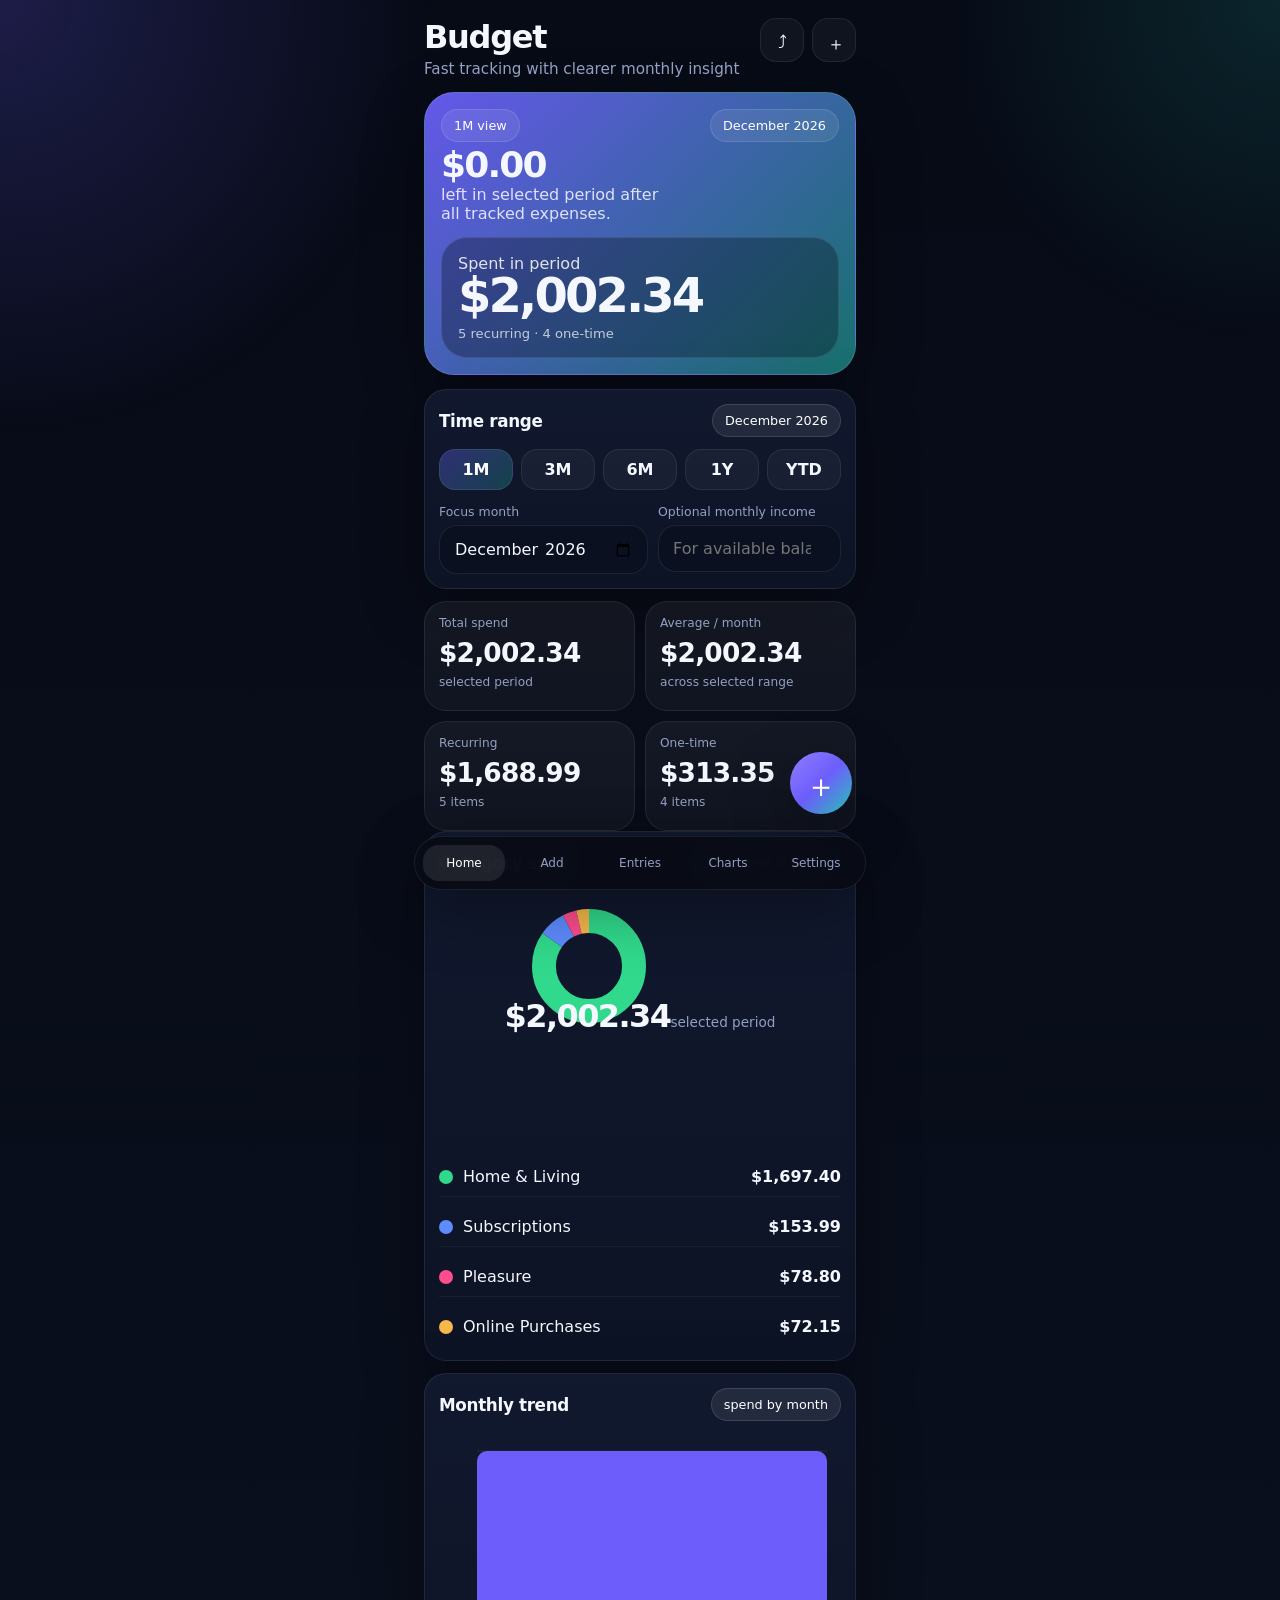
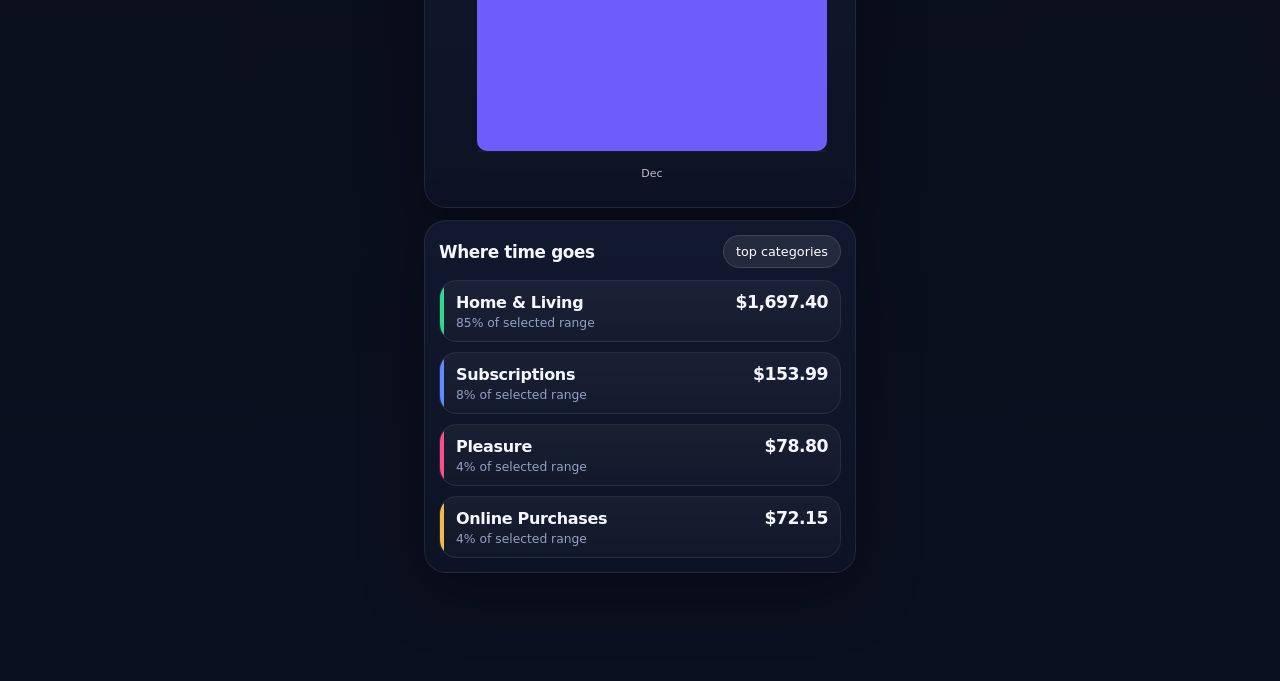
==== commit 508ff3a1: "Add files via upload" ====
--- a/index.html
+++ b/index.html
@@ -1,377 +1,208 @@
 <!DOCTYPE html>
 <html lang="en">
-  <head>
-    <meta charset="UTF-8" />
-    <meta name="viewport" content="width=device-width, initial-scale=1, viewport-fit=cover" />
-    <meta name="theme-color" content="#0b0f14" />
-    <meta name="apple-mobile-web-app-capable" content="yes" />
-    <meta name="apple-mobile-web-app-status-bar-style" content="black-translucent" />
-    <meta name="description" content="North Ledger personal budgeting app" />
-    <title>North Ledger</title>
-    <link rel="manifest" href="manifest.webmanifest" />
-    <link rel="stylesheet" href="styles.css" />
-  </head>
-  <body>
-    <div class="app-shell">
-      <header class="topbar">
+<head>
+  <meta charset="UTF-8" />
+  <meta name="viewport" content="width=device-width, initial-scale=1, viewport-fit=cover" />
+  <meta name="theme-color" content="#0b1020" />
+  <meta name="apple-mobile-web-app-capable" content="yes" />
+  <meta name="apple-mobile-web-app-status-bar-style" content="black-translucent" />
+  <meta name="apple-mobile-web-app-title" content="Budget Flow" />
+  <link rel="manifest" href="manifest.webmanifest" />
+  <link rel="apple-touch-icon" href="icon-192.png" />
+  <title>Budget Flow</title>
+  <style>
+    :root {
+      --bg:#070b16;--bg2:#0b1020;--panel:#11192d;--panel-2:#0f1730;--soft:#18223f;--line:rgba(255,255,255,.08);--text:#f5f7ff;--muted:#93a0c2;--accent:#6d5efc;--accent-2:#25c7b6;--accent-3:#ff4d8d;--good:#31d98c;--warn:#f7b84b;--bad:#ff6b7b;--shadow:0 20px 60px rgba(0,0,0,.35);--r-xl:28px;--r-lg:22px;--r-md:18px;
+    }
+    *{box-sizing:border-box;-webkit-tap-highlight-color:transparent} html,body{margin:0;min-height:100%;background:linear-gradient(180deg,#070b16 0%,#0b1020 100%);color:var(--text);font-family:Inter,ui-sans-serif,system-ui,-apple-system,BlinkMacSystemFont,"Segoe UI",sans-serif}
+    body:before{content:"";position:fixed;inset:0;background:radial-gradient(circle at top left, rgba(109,94,252,.22), transparent 28%),radial-gradient(circle at top right, rgba(37,199,182,.14), transparent 22%);pointer-events:none}
+    .app{max-width:460px;margin:0 auto;min-height:100vh;padding:calc(env(safe-area-inset-top,0px) + 18px) 14px calc(env(safe-area-inset-bottom,0px) + 96px);position:relative}
+    .screen{display:none}.screen.active{display:block}
+    .topbar{display:flex;align-items:flex-start;justify-content:space-between;gap:12px;margin-bottom:14px}.title{font-size:2rem;font-weight:800;letter-spacing:-.04em;margin:0 0 4px}.subtitle{color:var(--muted);font-size:.95rem;margin:0}.header-actions{display:flex;gap:8px}
+    .iconbtn,.segbtn,.navbtn,.mini-btn,.ghost-btn,.chip-btn{border:1px solid var(--line);background:rgba(255,255,255,.04);color:var(--text);border-radius:16px}.iconbtn{width:44px;height:44px;display:grid;place-items:center;font-size:1.1rem}
+    .card{background:linear-gradient(180deg,rgba(18,26,48,.95),rgba(13,20,37,.96));border:1px solid var(--line);border-radius:var(--r-lg);box-shadow:var(--shadow);padding:14px;margin-bottom:12px;overflow:hidden}
+    .hero{padding:16px;background:linear-gradient(135deg,rgba(109,94,252,.92),rgba(37,199,182,.54));border-radius:30px;border:1px solid rgba(255,255,255,.12);box-shadow:var(--shadow);margin-bottom:14px}.hero-row{display:flex;justify-content:space-between;align-items:flex-start;gap:12px}.hero h1{margin:6px 0 2px;font-size:2.25rem;line-height:.96;letter-spacing:-.05em}.hero p{margin:0;color:rgba(255,255,255,.82);max-width:240px}
+    .pill{display:inline-flex;align-items:center;gap:8px;padding:8px 12px;border-radius:999px;background:rgba(255,255,255,.08);border:1px solid rgba(255,255,255,.12);font-size:.8rem;color:#fff}
+    .section-head{display:flex;justify-content:space-between;align-items:center;gap:10px;margin-bottom:12px}.section-head h2{font-size:1.05rem;letter-spacing:-.02em;margin:0}
+    .grid2{display:grid;grid-template-columns:1fr 1fr;gap:10px}.grid3{display:grid;grid-template-columns:repeat(3,1fr);gap:10px}
+    .stat{padding:14px;border-radius:22px;background:linear-gradient(180deg,rgba(255,255,255,.05),rgba(255,255,255,.035));border:1px solid var(--line);min-height:110px}.stat .k{color:var(--muted);font-size:.76rem}.stat .v{font-size:1.65rem;font-weight:800;line-height:1;margin-top:10px;letter-spacing:-.03em}.stat .s{color:var(--muted);font-size:.76rem;margin-top:8px}
+    .soft-card{padding:12px;border-radius:20px;background:rgba(255,255,255,.04);border:1px solid var(--line)}
+    .range-row,.tab-row,.quick-row{display:flex;gap:8px;overflow:auto;padding-bottom:2px;scrollbar-width:none}.range-row::-webkit-scrollbar,.tab-row::-webkit-scrollbar,.quick-row::-webkit-scrollbar{display:none}
+    .segbtn,.chip-btn{padding:10px 13px;white-space:nowrap;font-weight:700}.segbtn.active,.chip-btn.active{background:linear-gradient(135deg,rgba(109,94,252,.35),rgba(37,199,182,.25));color:#fff}
+    .hero-metric{margin-top:14px;padding:16px;border-radius:26px;background:rgba(8,11,22,.32);border:1px solid rgba(255,255,255,.1)}.hero-metric .big{font-size:3rem;font-weight:800;letter-spacing:-.06em;line-height:.95}.hero-metric .cap{color:rgba(255,255,255,.85);font-size:1rem}.hero-metric .mini{color:rgba(255,255,255,.72);font-size:.82rem;margin-top:8px}
+    label{display:block;color:var(--muted);font-size:.78rem;margin:0 0 6px} input,select,textarea,button{width:100%;font:inherit;border-radius:18px;padding:13px 14px;color:var(--text);background:#0a1020;border:1px solid var(--line);outline:none} textarea{min-height:84px;resize:vertical} select,input[type=date],input[type=month],input[type=text],input[type=number]{appearance:none;-webkit-appearance:none}
+    button.primary{background:linear-gradient(135deg,var(--accent),#7e76ff 55%, var(--accent-2));border:0;font-weight:800} button.secondary{background:rgba(255,255,255,.05)} button.ghost-btn{padding:10px 12px;text-align:center} .btn-row{display:flex;gap:8px}.mini-btn{padding:9px 11px;font-size:.82rem}
+    .form-grid{display:grid;grid-template-columns:1fr 1fr;gap:10px}.full{grid-column:1/-1}.hidden{display:none!important}
+    .nav{position:fixed;left:50%;transform:translateX(-50%);bottom:calc(env(safe-area-inset-bottom,0px) + 10px);width:min(452px,calc(100vw - 18px));display:grid;grid-template-columns:repeat(5,1fr);gap:6px;padding:8px;border-radius:28px;background:rgba(8,11,21,.94);border:1px solid var(--line);backdrop-filter:blur(20px);z-index:40;box-shadow:var(--shadow)}
+    .navbtn{padding:11px 4px;background:transparent;border:none;color:var(--muted);font-size:.75rem}.navbtn.active{background:rgba(255,255,255,.09);color:#fff}.fab{position:fixed;right:max(16px,calc((100vw - 452px)/2 + 14px));bottom:calc(env(safe-area-inset-bottom,0px) + 86px);width:62px;height:62px;border-radius:50%;background:linear-gradient(135deg,#8e7dff,#6d5efc,#25c7b6);display:grid;place-items:center;font-size:2rem;color:#fff;border:0;box-shadow:var(--shadow);z-index:39}
+    .chart-wrap{padding:16px;border-radius:26px;background:linear-gradient(180deg,rgba(255,255,255,.04),rgba(255,255,255,.02));border:1px solid var(--line)}
+    .chart-large{position:relative;height:270px}.chart-large canvas,.chart-mini canvas{width:100%!important;height:100%!important;display:block}.chart-mini{position:relative;height:180px}
+    .donut-flex{display:grid;grid-template-columns:minmax(160px, 1fr) 1fr;gap:12px;align-items:center}.donut-box{position:relative;height:250px}.donut-box.small{height:200px}.center-text{position:absolute;inset:0;display:grid;place-items:center;text-align:center;pointer-events:none}.center-text strong{font-size:2rem;letter-spacing:-.05em}.center-text span{color:var(--muted);font-size:.85rem}
+    .legend{display:grid;gap:10px}.legend-row{display:grid;grid-template-columns:14px 1fr auto;gap:10px;align-items:center;padding:10px 0;border-bottom:1px solid rgba(255,255,255,.05)}.legend-row:last-child{border-bottom:0}.dot{width:14px;height:14px;border-radius:50%}
+    .expense-list,.category-list,.detail-list{display:grid;gap:10px}.entry-card{padding:14px;border-radius:22px;background:linear-gradient(180deg,rgba(255,255,255,.045),rgba(255,255,255,.03));border:1px solid var(--line)}.entry-top{display:grid;grid-template-columns:1fr auto;gap:10px;align-items:start}.entry-title{font-size:1.02rem;font-weight:800;letter-spacing:-.02em}.entry-amount{font-size:1.22rem;font-weight:800;letter-spacing:-.03em}.entry-sub{color:var(--muted);font-size:.8rem;margin-top:5px}.tag-row{display:flex;flex-wrap:wrap;gap:6px;margin-top:10px}.tag{padding:7px 10px;border-radius:999px;background:rgba(255,255,255,.05);border:1px solid var(--line);font-size:.74rem}.tag.color{padding-left:8px}.tag.color:before{content:"";width:10px;height:10px;border-radius:50%;background:var(--tag, var(--accent));display:inline-block;margin-right:7px;vertical-align:middle}
+    .entry-actions{display:flex;gap:8px;margin-top:12px}.entry-actions button{padding:10px 12px}
+    .group-title{display:flex;justify-content:space-between;align-items:center;gap:10px;margin:8px 2px 2px}.group-title h3{margin:0;font-size:.95rem;color:#d9e2ff}.group-title span{font-size:.76rem;color:var(--muted)}
+    .filter-grid{display:grid;grid-template-columns:1fr 1fr;gap:10px}.summary-strip{display:grid;grid-template-columns:repeat(3,1fr);gap:8px}.summary-box{padding:10px;border-radius:18px;background:rgba(255,255,255,.04);border:1px solid var(--line)}.summary-box .k{color:var(--muted);font-size:.72rem}.summary-box .v{font-size:1.22rem;font-weight:800;margin-top:6px}
+    .color-row{display:flex;align-items:center;gap:12px}.color-row input[type=color]{width:52px;height:52px;padding:4px;border-radius:16px;background:#0a1020}.category-item{display:grid;grid-template-columns:1fr auto;gap:12px;align-items:start;padding:14px;border-radius:22px;background:rgba(255,255,255,.04);border:1px solid var(--line)}.category-name{font-size:1rem;font-weight:800}.category-note{font-size:.8rem;color:var(--muted);margin-top:4px}.category-actions{display:flex;gap:8px;flex-wrap:wrap;margin-top:10px}.swatch-pill{display:inline-flex;align-items:center;gap:8px;padding:10px 12px;border-radius:999px;background:rgba(255,255,255,.05);border:1px solid var(--line)}.swatch-pill b{width:14px;height:14px;border-radius:50%;display:inline-block}
+    .note{color:var(--muted);font-size:.8rem;line-height:1.45}.mono{font-variant-numeric:tabular-nums}
+    .empty{padding:24px 10px;text-align:center;color:var(--muted)} .muted{color:var(--muted)} .divider{height:1px;background:rgba(255,255,255,.05);margin:10px 0}
+    @media (max-width:390px){.grid2,.grid3,.form-grid,.filter-grid,.donut-flex,.summary-strip{grid-template-columns:1fr}.hero h1{font-size:2rem}.hero-metric .big{font-size:2.5rem}.chart-large{height:240px}.donut-box{height:210px}}
+  </style>
+</head>
+<body>
+<div class="app">
+  <section id="screen-home" class="screen active">
+    <div class="topbar">
+      <div><h1 class="title">Budget</h1><p class="subtitle">Fast tracking with clearer monthly insight</p></div>
+      <div class="header-actions">
+        <button class="iconbtn" id="openExport">⤴</button>
+        <button class="iconbtn" data-go="add">＋</button>
+      </div>
+    </div>
+    <div class="hero">
+      <div class="hero-row">
         <div>
-          <p class="label">North Ledger</p>
-          <h1 id="headerTitle">Home</h1>
+          <span class="pill" id="heroRange">1M view</span>
+          <h1 id="heroAvailable" class="mono">0.00</h1>
+          <p>left in selected period after all tracked expenses.</p>
         </div>
-        <button id="installBtn" class="button ghost small hidden" type="button">Install</button>
-      </header>
-
-      <main>
-        <section class="tab active" data-tab="home" id="tabHome">
-          <div class="hero panel gradient">
-            <div>
-              <p class="label">This month</p>
-              <div class="hero-amount" id="homeTotal">$0.00</div>
-              <div class="subtle" id="homeMonthLabel">Current month</div>
-            </div>
-            <div class="hero-pills">
-              <span class="pill" id="homeTxnCount">0 entries</span>
-              <span class="pill" id="homeTopCategory">No category yet</span>
-            </div>
-          </div>
-
-          <div class="metric-grid" id="homeMetrics"></div>
-
-          <div class="panel">
-            <div class="section-head">
-              <div>
-                <p class="label">Snapshot</p>
-                <h2>Spending trend</h2>
-              </div>
-            </div>
-            <div class="chart-card tall"><canvas id="homeTrendChart"></canvas></div>
-          </div>
-
-          <div class="panel">
-            <div class="section-head">
-              <div>
-                <p class="label">Breakdown</p>
-                <h2>Category mix</h2>
-              </div>
-            </div>
-            <div class="chart-card donut-card"><canvas id="homeDonutChart"></canvas></div>
-            <div class="legend" id="homeLegend"></div>
-          </div>
-
-          <div class="panel">
-            <div class="section-head">
-              <div>
-                <p class="label">Insights</p>
-                <h2>What changed</h2>
-              </div>
-            </div>
-            <div class="stack" id="homeInsights"></div>
-          </div>
-        </section>
-
-        <section class="tab" data-tab="add" id="tabAdd">
-          <div class="panel form-panel">
-            <div class="section-head">
-              <div>
-                <p class="label">Quick entry</p>
-                <h2 id="formTitle">Add expense</h2>
-              </div>
-              <button id="resetFormBtn" class="button ghost small" type="button">Clear</button>
-            </div>
-
-            <form id="expenseForm" class="form">
-              <input type="hidden" id="expenseId" />
-              <div class="field">
-                <label for="expenseTitle">Title</label>
-                <input id="expenseTitle" type="text" maxlength="80" placeholder="Groceries, coffee, Netflix" required />
-              </div>
-              <div class="field-row">
-                <div class="field">
-                  <label for="expenseAmount">Amount (CAD)</label>
-                  <input id="expenseAmount" type="number" inputmode="decimal" step="0.01" min="0" placeholder="0.00" required />
-                </div>
-                <div class="field">
-                  <label for="expenseDate">Date</label>
-                  <input id="expenseDate" type="date" required />
-                </div>
-              </div>
-              <div class="field-row">
-                <div class="field">
-                  <label for="expenseCategory">Category</label>
-                  <select id="expenseCategory"></select>
-                </div>
-                <div class="field action-field">
-                  <label>Categories</label>
-                  <button id="openCategorySheetBtn" class="button secondary" type="button">Manage</button>
-                </div>
-              </div>
-              <div class="field-row">
-                <div class="field">
-                  <label for="expensePaymentMethod">Payment method</label>
-                  <select id="expensePaymentMethod"></select>
-                </div>
-                <div class="field">
-                  <label>Cost type</label>
-                  <div class="segmented" id="costTypeSegment">
-                    <button class="segment active" data-cost-type="one-time" type="button">One-time</button>
-                    <button class="segment" data-cost-type="recurring" type="button">Recurring</button>
-                  </div>
-                  <input id="expenseCostType" type="hidden" value="one-time" />
-                </div>
-              </div>
-              <div class="field-row hidden" id="recurringRow">
-                <div class="field">
-                  <label for="expenseRecurringFrequency">Frequency</label>
-                  <select id="expenseRecurringFrequency">
-                    <option value="weekly">Weekly</option>
-                    <option value="monthly">Monthly</option>
-                    <option value="yearly">Yearly</option>
-                  </select>
-                </div>
-                <div class="field">
-                  <label>Period</label>
-                  <div class="segmented" id="periodSegment">
-                    <button class="segment active" data-period-type="monthly" type="button">Monthly</button>
-                    <button class="segment" data-period-type="yearly" type="button">Yearly</button>
-                  </div>
-                  <input id="expensePeriodType" type="hidden" value="monthly" />
-                </div>
-              </div>
-              <div class="field" id="nonRecurringPeriodField">
-                <label>Period</label>
-                <div class="segmented" id="periodSegmentSingle">
-                  <button class="segment active" data-period-type="monthly" type="button">Monthly</button>
-                  <button class="segment" data-period-type="yearly" type="button">Yearly</button>
-                </div>
-              </div>
-              <div class="field">
-                <label for="expenseNotes">Notes</label>
-                <textarea id="expenseNotes" rows="3" maxlength="240" placeholder="Optional notes"></textarea>
-              </div>
-              <button class="button primary full" id="saveExpenseBtn" type="submit">Save expense</button>
-            </form>
-          </div>
-
-          <div class="panel">
-            <div class="section-head">
-              <div>
-                <p class="label">Recent</p>
-                <h2>Latest submissions</h2>
-              </div>
-            </div>
-            <div class="list" id="recentList"></div>
-          </div>
-        </section>
-
-        <section class="tab" data-tab="entries" id="tabEntries">
-          <div class="panel sticky-panel">
-            <div class="section-head">
-              <div>
-                <p class="label">Review</p>
-                <h2>Entries</h2>
-              </div>
-              <button id="clearEntryFiltersBtn" class="button ghost small" type="button">Reset</button>
-            </div>
-
-            <div class="field compact-field">
-              <input id="searchInput" type="search" placeholder="Search title or notes" />
-            </div>
-            <div class="field-row tight">
-              <div class="field"><select id="filterMonth"></select></div>
-              <div class="field"><select id="filterSort">
-                <option value="date-desc">Newest</option>
-                <option value="date-asc">Oldest</option>
-                <option value="amount-desc">Highest amount</option>
-                <option value="amount-asc">Lowest amount</option>
-                <option value="created-desc">Recently added</option>
-              </select></div>
-            </div>
-            <div class="field-row tight">
-              <div class="field"><input id="filterDateStart" type="date" /></div>
-              <div class="field"><input id="filterDateEnd" type="date" /></div>
-            </div>
-            <div class="field-row tight">
-              <div class="field"><select id="filterCategory"></select></div>
-              <div class="field"><select id="filterPaymentMethod"></select></div>
-            </div>
-            <div class="field-row tight">
-              <div class="field"><select id="filterCostType">
-                <option value="all">All types</option>
-                <option value="one-time">One-time</option>
-                <option value="recurring">Recurring</option>
-              </select></div>
-              <div class="field"><select id="filterFrequency">
-                <option value="all">All frequencies</option>
-                <option value="weekly">Weekly</option>
-                <option value="monthly">Monthly</option>
-                <option value="yearly">Yearly</option>
-              </select></div>
-            </div>
-            <div class="field-row tight">
-              <div class="field"><select id="filterPeriodType">
-                <option value="all">All periods</option>
-                <option value="monthly">Monthly</option>
-                <option value="yearly">Yearly</option>
-              </select></div>
-              <div class="field"><select id="filterGroup">
-                <option value="month">Grouped by month</option>
-                <option value="none">Flat list</option>
-              </select></div>
-            </div>
-          </div>
-
-          <div class="panel ledger-panel">
-            <div class="section-head">
-              <div>
-                <p class="label">Ledger</p>
-                <h2 id="entriesHeading">0 entries</h2>
-              </div>
-            </div>
-            <div id="entriesList"></div>
-          </div>
-        </section>
-
-        <section class="tab" data-tab="charts" id="tabCharts">
-          <div class="panel sticky-panel">
-            <div class="section-head">
-              <div>
-                <p class="label">Analytics</p>
-                <h2>Charts</h2>
-              </div>
-              <button id="clearChartFiltersBtn" class="button ghost small" type="button">Reset</button>
-            </div>
-            <div class="field-row tight">
-              <div class="field"><select id="chartMonth"></select></div>
-              <div class="field"><select id="chartCompareWindow">
-                <option value="1">1 month</option>
-                <option value="2">2 month</option>
-                <option value="3">3 month</option>
-                <option value="5">5 month</option>
-                <option value="12">12 month</option>
-                <option value="year">1 year</option>
-              </select></div>
-            </div>
-            <div class="field-row tight">
-              <div class="field"><select id="chartCategory"></select></div>
-              <div class="field"><select id="chartPaymentMethod"></select></div>
-            </div>
-            <div class="field-row tight">
-              <div class="field"><select id="chartCostType">
-                <option value="all">All types</option>
-                <option value="one-time">One-time</option>
-                <option value="recurring">Recurring</option>
-              </select></div>
-              <div class="field"><select id="chartFrequency">
-                <option value="all">All frequencies</option>
-                <option value="weekly">Weekly</option>
-                <option value="monthly">Monthly</option>
-                <option value="yearly">Yearly</option>
-              </select></div>
-            </div>
-            <div class="field-row tight">
-              <div class="field"><input id="chartDateStart" type="date" /></div>
-              <div class="field"><input id="chartDateEnd" type="date" /></div>
-            </div>
-            <div class="field-row tight">
-              <div class="field"><select id="chartPeriodType">
-                <option value="all">All periods</option>
-                <option value="monthly">Monthly</option>
-                <option value="yearly">Yearly</option>
-              </select></div>
-              <div class="field stat-field"><span class="pill wide" id="chartSummaryPill">Ready</span></div>
-            </div>
-          </div>
-
-          <div class="panel">
-            <div class="section-head"><div><p class="label">Mix</p><h2>Category donut</h2></div></div>
-            <div class="chart-card donut-card"><canvas id="chartDonut"></canvas></div>
-            <div class="legend" id="chartLegend"></div>
-          </div>
-
-          <div class="panel">
-            <div class="section-head"><div><p class="label">Trend</p><h2>Monthly line</h2></div></div>
-            <div class="chart-card tall"><canvas id="chartLine"></canvas></div>
-          </div>
-
-          <div class="panel">
-            <div class="section-head"><div><p class="label">Breakdown</p><h2>Category bars</h2></div></div>
-            <div class="chart-card medium"><canvas id="chartBar"></canvas></div>
-          </div>
-
-          <div class="panel">
-            <div class="section-head"><div><p class="label">Cost type</p><h2>Recurring vs one-time</h2></div></div>
-            <div class="chart-card medium"><canvas id="chartStack"></canvas></div>
-          </div>
-
-          <div class="panel">
-            <div class="section-head"><div><p class="label">Payment methods</p><h2>Method breakdown</h2></div></div>
-            <div class="chart-card medium"><canvas id="chartPayment"></canvas></div>
-          </div>
-
-          <div class="panel">
-            <div class="section-head"><div><p class="label">Summary</p><h2>Chart insights</h2></div></div>
-            <div class="stack" id="chartInsights"></div>
-          </div>
-        </section>
-
-        <section class="tab" data-tab="settings" id="tabSettings">
-          <div class="panel">
-            <div class="section-head"><div><p class="label">Manage</p><h2>Categories</h2></div></div>
-            <button id="openCategorySheetSettingsBtn" class="button secondary" type="button">Add or edit categories</button>
-            <div class="list" id="settingsCategoryList"></div>
-          </div>
-          <div class="panel">
-            <div class="section-head"><div><p class="label">Backup</p><h2>Data</h2></div></div>
-            <div class="button-row">
-              <button id="exportBtn" class="button secondary" type="button">Export backup</button>
-              <label class="button secondary file-label">Import backup<input id="importInput" type="file" accept="application/json" hidden /></label>
-            </div>
-            <div class="storage" id="storageStatus"></div>
-            <button id="resetDataBtn" class="button danger full" type="button">Reset all data</button>
-          </div>
-        </section>
-      </main>
-
-      <nav class="bottom-nav">
-        <button class="nav-btn active" data-tab-target="home" type="button">Home</button>
-        <button class="nav-btn" data-tab-target="add" type="button">Add</button>
-        <button class="nav-btn" data-tab-target="entries" type="button">Entries</button>
-        <button class="nav-btn" data-tab-target="charts" type="button">Charts</button>
-        <button class="nav-btn" data-tab-target="settings" type="button">Settings</button>
-      </nav>
-    </div>
-
-    <div class="sheet hidden" id="categorySheet" aria-hidden="true">
-      <div class="sheet-backdrop" data-close-sheet="categorySheet"></div>
-      <div class="sheet-panel">
-        <div class="sheet-handle"></div>
-        <div class="section-head"><div><p class="label">Category</p><h2 id="categorySheetTitle">Add category</h2></div><button class="button ghost small" data-close-sheet="categorySheet" type="button">Close</button></div>
-        <form id="categoryForm" class="form compact-form">
-          <input type="hidden" id="categoryId" />
-          <div class="field"><label for="categoryName">Name</label><input id="categoryName" type="text" maxlength="40" required /></div>
-          <div class="field"><label for="categoryColor">Color</label><input id="categoryColor" type="color" value="#7c5cff" /></div>
-          <button class="button primary full" type="submit">Save category</button>
-        </form>
-        <div class="list" id="categoryList"></div>
-      </div>
-    </div>
-
-    <div class="sheet hidden" id="entrySheet" aria-hidden="true">
-      <div class="sheet-backdrop" data-close-sheet="entrySheet"></div>
-      <div class="sheet-panel">
-        <div class="sheet-handle"></div>
-        <div class="section-head"><div><p class="label">Entry</p><h2 id="entrySheetTitle">Expense</h2></div><button class="button ghost small" data-close-sheet="entrySheet" type="button">Close</button></div>
-        <div class="detail-list" id="entrySheetBody"></div>
-        <div class="button-row spread top-gap">
-          <button id="entryEditBtn" class="button secondary" type="button">Edit</button>
-          <button id="entryDuplicateBtn" class="button secondary" type="button">Duplicate</button>
-          <button id="entryDeleteBtn" class="button danger" type="button">Delete</button>
-        </div>
-      </div>
-    </div>
-
-    <div class="toast hidden" id="toast"></div>
-
-    <script src="app.js"></script>
-  </body>
-</html>
+        <span class="pill" id="heroMonthLabel">This month</span>
+      </div>
+      <div class="hero-metric">
+        <div class="cap">Spent in period</div>
+        <div class="big mono" id="heroSpent">0.00</div>
+        <div class="mini" id="heroBreakdown">0 recurring · 0 one-time</div>
+      </div>
+    </div>
+    <div class="card">
+      <div class="section-head"><h2>Time range</h2><span class="pill" id="focusMonthPretty"></span></div>
+      <div class="range-row" id="rangeRow">
+        <button class="segbtn active" data-range="1">1M</button><button class="segbtn" data-range="3">3M</button><button class="segbtn" data-range="6">6M</button><button class="segbtn" data-range="12">1Y</button><button class="segbtn" data-range="ytd">YTD</button>
+      </div>
+      <div class="form-grid" style="margin-top:12px">
+        <div><label for="focusMonth">Focus month</label><input id="focusMonth" type="month" /></div>
+        <div><label for="incomeInput">Optional monthly income</label><input id="incomeInput" type="number" step="0.01" placeholder="For available balance" /></div>
+      </div>
+    </div>
+    <div class="grid2">
+      <div class="stat"><div class="k">Total spend</div><div class="v mono" id="totalSpend">0.00</div><div class="s" id="totalSpendSub">selected period</div></div>
+      <div class="stat"><div class="k">Average / month</div><div class="v mono" id="avgSpend">0.00</div><div class="s" id="avgSpendSub">across selected range</div></div>
+      <div class="stat"><div class="k">Recurring</div><div class="v mono" id="recSpend">0.00</div><div class="s" id="recSub">0 items</div></div>
+      <div class="stat"><div class="k">One-time</div><div class="v mono" id="oneSpend">0.00</div><div class="s" id="oneSub">0 items</div></div>
+    </div>
+    <div class="card">
+      <div class="section-head"><h2>Category split</h2><span class="pill" id="topCategoryPill">No data</span></div>
+      <div class="donut-flex">
+        <div class="donut-box"><canvas id="homeDonut"></canvas><div class="center-text"><div><strong id="donutTotal" class="mono">0.00</strong><span>selected period</span></div></div></div>
+        <div class="legend" id="homeLegend"></div>
+      </div>
+    </div>
+    <div class="card">
+      <div class="section-head"><h2>Monthly trend</h2><span class="pill">spend by month</span></div>
+      <div class="chart-large"><canvas id="homeTrend"></canvas></div>
+    </div>
+    <div class="card">
+      <div class="section-head"><h2>Where time goes</h2><span class="pill">top categories</span></div>
+      <div class="detail-list" id="topCategoryList"></div>
+    </div>
+  </section>
+
+  <section id="screen-add" class="screen">
+    <div class="topbar"><div><h1 class="title">Add</h1><p class="subtitle">Quick entry form and newest submissions</p></div></div>
+    <div class="card">
+      <div class="section-head"><h2>New expense</h2><span class="pill" id="addModePill">expense</span></div>
+      <div class="form-grid">
+        <div class="full"><label for="titleInput">Title</label><input id="titleInput" type="text" placeholder="Rent, groceries, flight, Netflix" /></div>
+        <div><label for="amountInput">Amount</label><input id="amountInput" type="text" inputmode="numeric" autocomplete="off" placeholder="$0.00" /></div>
+        <div><label for="dateInput">Date</label><input id="dateInput" type="date" /></div>
+        <div><label for="categoryInput">Category</label><select id="categoryInput"></select></div>
+        <div><label for="typeInput">Cost type</label><select id="typeInput"><option>One-Time</option><option>Recurring</option></select></div>
+        <div id="frequencyWrap"><label for="frequencyInput">Frequency</label><select id="frequencyInput"><option value="">Choose frequency</option><option>Weekly</option><option>Monthly</option><option>Yearly</option></select></div>
+        <div><label for="paymentInput">Payment method</label><select id="paymentInput"><option>Debit</option><option>Credit Card</option><option>Cash</option><option>Bank Transfer</option><option>Apple Pay</option><option>PayPal</option><option>Other</option></select></div>
+        <div class="full"><label for="notesInput">Notes (optional)</label><textarea id="notesInput" placeholder="Optional details"></textarea></div>
+      </div>
+      <div class="btn-row" style="margin-top:12px"><button class="primary" id="saveEntryBtn">Save expense</button><button class="secondary" id="resetEntryBtn" type="button">Clear</button></div>
+    </div>
+    <div class="card">
+      <div class="section-head"><h2>Categories</h2><span class="pill">custom + chart ready</span></div>
+      <div class="form-grid">
+        <div><label for="newCategoryName">New category name</label><input id="newCategoryName" type="text" placeholder="Gaming, Pets, Fitness" /></div>
+        <div><label>Pick a color</label><div class="color-row"><input id="newCategoryColor" type="color" value="#6d5efc" /><div class="swatch-pill"><b id="newCategoryPreview" style="background:#6d5efc"></b><span id="newCategoryHex">#6d5efc</span></div></div></div>
+      </div>
+      <div class="btn-row" style="margin-top:12px"><button class="primary" id="addCategoryBtn">Add category</button></div>
+      <div class="divider"></div>
+      <div class="category-list" id="categoryList"></div>
+    </div>
+    <div class="card">
+      <div class="section-head"><h2>Newest submissions</h2><span class="pill" id="recentCount">0 entries</span></div>
+      <div class="expense-list" id="recentList"></div>
+    </div>
+  </section>
+
+  <section id="screen-entries" class="screen">
+    <div class="topbar"><div><h1 class="title">Entries</h1><p class="subtitle">Organized review, search, and edit</p></div></div>
+    <div class="card">
+      <div class="section-head"><h2>Filters</h2><button class="mini-btn" id="clearEntryFilters">Reset</button></div>
+      <div class="filter-grid">
+        <div><label for="entryMonthFilter">Month</label><input id="entryMonthFilter" type="month" /></div>
+        <div><label for="entrySearch">Search title</label><input id="entrySearch" type="text" placeholder="Search title" /></div>
+        <div><label for="entryCategoryFilter">Category</label><select id="entryCategoryFilter"></select></div>
+        <div><label for="entryPaymentFilter">Payment</label><select id="entryPaymentFilter"></select></div>
+        <div><label for="entryTypeFilter">Cost type</label><select id="entryTypeFilter"><option value="all">All</option><option>One-Time</option><option>Recurring</option></select></div>
+        <div id="entryFreqWrap"><label for="entryFreqFilter">Frequency</label><select id="entryFreqFilter"><option value="all">All</option><option>Weekly</option><option>Monthly</option><option>Yearly</option></select></div>
+        <div><label for="entrySort">Sort</label><select id="entrySort"><option value="new">Newest first</option><option value="old">Oldest first</option><option value="high">Highest amount</option><option value="low">Lowest amount</option><option value="title">Title A-Z</option></select></div>
+      </div>
+      <div class="summary-strip" style="margin-top:12px"><div class="summary-box"><div class="k">Shown total</div><div class="v mono" id="entryShownTotal">0.00</div></div><div class="summary-box"><div class="k">Largest shown</div><div class="v mono" id="entryLargest">0.00</div></div><div class="summary-box"><div class="k">Shown count</div><div class="v mono" id="entryShownCount">0</div></div></div>
+    </div>
+    <div id="entriesGrouped"></div>
+  </section>
+
+  <section id="screen-charts" class="screen">
+    <div class="topbar"><div><h1 class="title">Charts</h1><p class="subtitle">Bigger views with working filters</p></div></div>
+    <div class="card">
+      <div class="section-head"><h2>Chart controls</h2><span class="pill" id="chartItemCount">0 items</span></div>
+      <div class="tab-row" id="chartTypeTabs"><button class="chip-btn active" data-chart="donut">Donut</button><button class="chip-btn" data-chart="bar">Bar</button><button class="chip-btn" data-chart="line">Trend</button></div>
+      <div class="filter-grid" style="margin-top:12px">
+        <div><label for="chartStart">Start month</label><input id="chartStart" type="month" /></div>
+        <div><label for="chartEnd">End month</label><input id="chartEnd" type="month" /></div>
+        <div><label for="chartCategory">Category</label><select id="chartCategory"></select></div>
+        <div><label for="chartPayment">Payment method</label><select id="chartPayment"></select></div>
+        <div><label for="chartTypeFilter">Cost type</label><select id="chartTypeFilter"><option value="all">All</option><option>One-Time</option><option>Recurring</option></select></div>
+        <div id="chartFreqWrap"><label for="chartFreq">Frequency</label><select id="chartFreq"><option value="all">All recurring</option><option>Weekly</option><option>Monthly</option><option>Yearly</option></select></div>
+        <div><label for="chartGroup">Group by</label><select id="chartGroup"><option>Category</option><option>Payment Method</option><option>Cost Type</option><option>Frequency</option><option>Month</option><option>Year</option></select></div>
+      </div>
+      <p class="note" style="margin-top:10px">Frequency only appears when recurring spending is being analyzed, so the chart filters stay cleaner.</p>
+    </div>
+    <div class="card" id="chartVisualCard">
+      <div class="section-head"><h2 id="chartTitle">Interactive chart</h2><span class="pill" id="chartTotalPill">0.00</span></div>
+      <div id="donutArea" class="donut-flex"><div class="donut-box small"><canvas id="chartDonut"></canvas><div class="center-text"><div><strong id="chartCenterTotal" class="mono">0.00</strong><span id="chartCenterLabel">grouped total</span></div></div></div><div class="legend" id="chartLegend"></div></div>
+      <div id="barArea" class="chart-large hidden"><canvas id="chartBar"></canvas></div>
+      <div id="lineArea" class="chart-large hidden"><canvas id="chartLine"></canvas></div>
+    </div>
+    <div class="card">
+      <div class="section-head"><h2>Top breakdown</h2><span class="pill">filtered insight</span></div>
+      <div class="detail-list" id="chartDetailList"></div>
+    </div>
+  </section>
+
+  <section id="screen-settings" class="screen">
+    <div class="topbar"><div><h1 class="title">Settings</h1><p class="subtitle">Back up, restore, and manage data</p></div></div>
+    <div class="card"><div class="section-head"><h2>Data</h2></div><div class="btn-row"><button class="primary" id="exportJsonBtn">Export JSON</button><button class="secondary" id="exportCsvBtn">Export CSV</button></div><div class="btn-row" style="margin-top:8px"><button class="secondary" id="importBtn">Import JSON</button><button class="ghost-btn" id="seedBtn">Load demo data</button></div><input id="importFile" type="file" accept="application/json" class="hidden" /><p class="note" style="margin-top:10px">All data stays on your device in browser storage unless you export it.</p></div>
+    <div class="card"><div class="section-head"><h2>Monthly income</h2></div><label for="settingsIncome">Used for "left in period" on Home</label><input id="settingsIncome" type="number" step="0.01" placeholder="Optional monthly income" /><div class="btn-row" style="margin-top:10px"><button class="primary" id="saveIncomeBtn">Save income</button></div></div>
+    <div class="card"><div class="section-head"><h2>Danger zone</h2></div><button class="secondary" id="resetAllBtn">Delete all data</button></div>
+  </section>
+</div>
+
+<button class="fab" id="fabBtn">＋</button>
+<nav class="nav">
+  <button class="navbtn active" data-go="home">Home</button>
+  <button class="navbtn" data-go="add">Add</button>
+  <button class="navbtn" data-go="entries">Entries</button>
+  <button class="navbtn" data-go="charts">Charts</button>
+  <button class="navbtn" data-go="settings">Settings</button>
+</nav>
+
+<script src="app.js"></script>
+
+</body>
+</html>
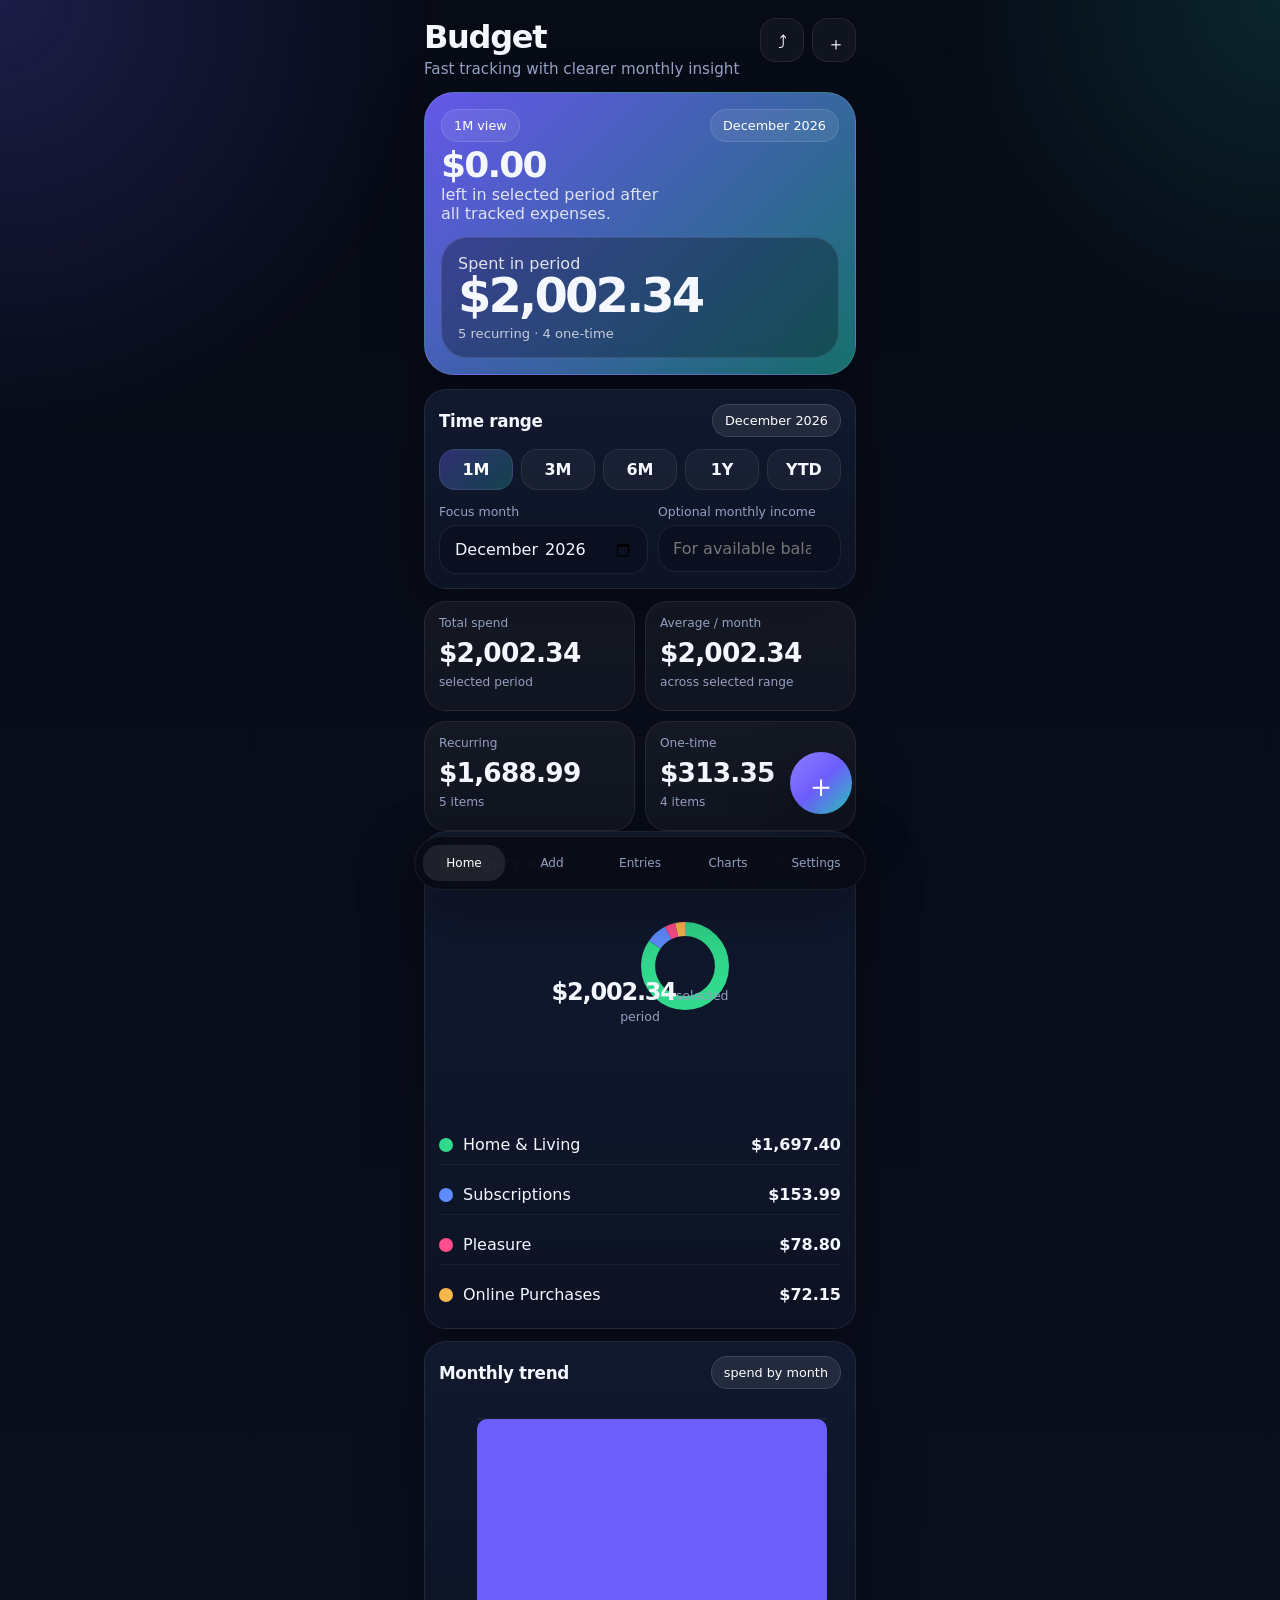
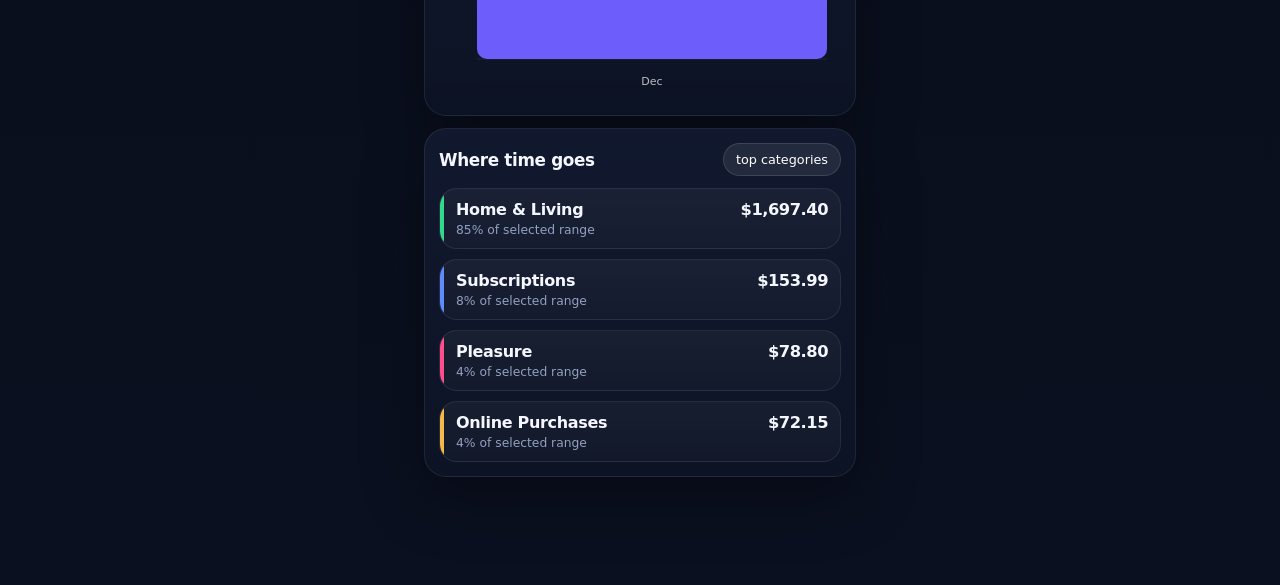
==== commit e4b08a1b: "Add files via upload" ====
--- a/index.html
+++ b/index.html
@@ -30,23 +30,37 @@
     .range-row,.tab-row,.quick-row{display:flex;gap:8px;overflow:auto;padding-bottom:2px;scrollbar-width:none}.range-row::-webkit-scrollbar,.tab-row::-webkit-scrollbar,.quick-row::-webkit-scrollbar{display:none}
     .segbtn,.chip-btn{padding:10px 13px;white-space:nowrap;font-weight:700}.segbtn.active,.chip-btn.active{background:linear-gradient(135deg,rgba(109,94,252,.35),rgba(37,199,182,.25));color:#fff}
     .hero-metric{margin-top:14px;padding:16px;border-radius:26px;background:rgba(8,11,22,.32);border:1px solid rgba(255,255,255,.1)}.hero-metric .big{font-size:3rem;font-weight:800;letter-spacing:-.06em;line-height:.95}.hero-metric .cap{color:rgba(255,255,255,.85);font-size:1rem}.hero-metric .mini{color:rgba(255,255,255,.72);font-size:.82rem;margin-top:8px}
-    label{display:block;color:var(--muted);font-size:.78rem;margin:0 0 6px} input,select,textarea,button{width:100%;font:inherit;border-radius:18px;padding:13px 14px;color:var(--text);background:#0a1020;border:1px solid var(--line);outline:none} textarea{min-height:84px;resize:vertical} select,input[type=date],input[type=month],input[type=text],input[type=number]{appearance:none;-webkit-appearance:none}
+    label{display:block;color:var(--muted);font-size:.78rem;margin:0 0 6px} input,select,textarea,button{width:100%;font:inherit;font-size:16px;border-radius:18px;padding:13px 14px;color:var(--text);background:#0a1020;border:1px solid var(--line);outline:none} textarea{min-height:84px;resize:vertical} select,input[type=date],input[type=month],input[type=text],input[type=number]{appearance:none;-webkit-appearance:none}
     button.primary{background:linear-gradient(135deg,var(--accent),#7e76ff 55%, var(--accent-2));border:0;font-weight:800} button.secondary{background:rgba(255,255,255,.05)} button.ghost-btn{padding:10px 12px;text-align:center} .btn-row{display:flex;gap:8px}.mini-btn{padding:9px 11px;font-size:.82rem}
     .form-grid{display:grid;grid-template-columns:1fr 1fr;gap:10px}.full{grid-column:1/-1}.hidden{display:none!important}
     .nav{position:fixed;left:50%;transform:translateX(-50%);bottom:calc(env(safe-area-inset-bottom,0px) + 10px);width:min(452px,calc(100vw - 18px));display:grid;grid-template-columns:repeat(5,1fr);gap:6px;padding:8px;border-radius:28px;background:rgba(8,11,21,.94);border:1px solid var(--line);backdrop-filter:blur(20px);z-index:40;box-shadow:var(--shadow)}
     .navbtn{padding:11px 4px;background:transparent;border:none;color:var(--muted);font-size:.75rem}.navbtn.active{background:rgba(255,255,255,.09);color:#fff}.fab{position:fixed;right:max(16px,calc((100vw - 452px)/2 + 14px));bottom:calc(env(safe-area-inset-bottom,0px) + 86px);width:62px;height:62px;border-radius:50%;background:linear-gradient(135deg,#8e7dff,#6d5efc,#25c7b6);display:grid;place-items:center;font-size:2rem;color:#fff;border:0;box-shadow:var(--shadow);z-index:39}
     .chart-wrap{padding:16px;border-radius:26px;background:linear-gradient(180deg,rgba(255,255,255,.04),rgba(255,255,255,.02));border:1px solid var(--line)}
-    .chart-large{position:relative;height:270px}.chart-large canvas,.chart-mini canvas{width:100%!important;height:100%!important;display:block}.chart-mini{position:relative;height:180px}
-    .donut-flex{display:grid;grid-template-columns:minmax(160px, 1fr) 1fr;gap:12px;align-items:center}.donut-box{position:relative;height:250px}.donut-box.small{height:200px}.center-text{position:absolute;inset:0;display:grid;place-items:center;text-align:center;pointer-events:none}.center-text strong{font-size:2rem;letter-spacing:-.05em}.center-text span{color:var(--muted);font-size:.85rem}
+    .chart-large{position:relative;height:260px}.chart-large canvas,.chart-mini canvas{width:100%!important;height:100%!important;display:block}.chart-mini{position:relative;height:180px}
+    .donut-flex{display:grid;grid-template-columns:1fr;gap:12px;align-items:start}.donut-box{position:relative;height:210px;max-width:210px;margin:0 auto}.donut-box.small{height:190px;max-width:190px;margin:0 auto}.center-text{position:absolute;inset:0;display:grid;place-items:center;text-align:center;pointer-events:none}.center-text strong{font-size:1.5rem;letter-spacing:-.05em}.center-text span{color:var(--muted);font-size:.78rem}
     .legend{display:grid;gap:10px}.legend-row{display:grid;grid-template-columns:14px 1fr auto;gap:10px;align-items:center;padding:10px 0;border-bottom:1px solid rgba(255,255,255,.05)}.legend-row:last-child{border-bottom:0}.dot{width:14px;height:14px;border-radius:50%}
     .expense-list,.category-list,.detail-list{display:grid;gap:10px}.entry-card{padding:14px;border-radius:22px;background:linear-gradient(180deg,rgba(255,255,255,.045),rgba(255,255,255,.03));border:1px solid var(--line)}.entry-top{display:grid;grid-template-columns:1fr auto;gap:10px;align-items:start}.entry-title{font-size:1.02rem;font-weight:800;letter-spacing:-.02em}.entry-amount{font-size:1.22rem;font-weight:800;letter-spacing:-.03em}.entry-sub{color:var(--muted);font-size:.8rem;margin-top:5px}.tag-row{display:flex;flex-wrap:wrap;gap:6px;margin-top:10px}.tag{padding:7px 10px;border-radius:999px;background:rgba(255,255,255,.05);border:1px solid var(--line);font-size:.74rem}.tag.color{padding-left:8px}.tag.color:before{content:"";width:10px;height:10px;border-radius:50%;background:var(--tag, var(--accent));display:inline-block;margin-right:7px;vertical-align:middle}
     .entry-actions{display:flex;gap:8px;margin-top:12px}.entry-actions button{padding:10px 12px}
     .group-title{display:flex;justify-content:space-between;align-items:center;gap:10px;margin:8px 2px 2px}.group-title h3{margin:0;font-size:.95rem;color:#d9e2ff}.group-title span{font-size:.76rem;color:var(--muted)}
     .filter-grid{display:grid;grid-template-columns:1fr 1fr;gap:10px}.summary-strip{display:grid;grid-template-columns:repeat(3,1fr);gap:8px}.summary-box{padding:10px;border-radius:18px;background:rgba(255,255,255,.04);border:1px solid var(--line)}.summary-box .k{color:var(--muted);font-size:.72rem}.summary-box .v{font-size:1.22rem;font-weight:800;margin-top:6px}
-    .color-row{display:flex;align-items:center;gap:12px}.color-row input[type=color]{width:52px;height:52px;padding:4px;border-radius:16px;background:#0a1020}.category-item{display:grid;grid-template-columns:1fr auto;gap:12px;align-items:start;padding:14px;border-radius:22px;background:rgba(255,255,255,.04);border:1px solid var(--line)}.category-name{font-size:1rem;font-weight:800}.category-note{font-size:.8rem;color:var(--muted);margin-top:4px}.category-actions{display:flex;gap:8px;flex-wrap:wrap;margin-top:10px}.swatch-pill{display:inline-flex;align-items:center;gap:8px;padding:10px 12px;border-radius:999px;background:rgba(255,255,255,.05);border:1px solid var(--line)}.swatch-pill b{width:14px;height:14px;border-radius:50%;display:inline-block}
+    .color-row{display:flex;align-items:center;gap:12px}.color-row input[type=color]{width:52px;height:52px;padding:4px;border-radius:16px;background:#0a1020}.category-item{display:grid;grid-template-columns:1fr auto;gap:10px;align-items:center;padding:12px;border-radius:22px;background:rgba(255,255,255,.04);border:1px solid var(--line)}.category-name{font-size:1rem;font-weight:800}.category-note{font-size:.8rem;color:var(--muted);margin-top:4px}.category-actions{display:flex;gap:8px;flex-wrap:wrap;margin-top:10px}.swatch-pill{display:inline-flex;align-items:center;gap:8px;padding:8px 10px;border-radius:999px;background:rgba(255,255,255,.05);border:1px solid var(--line);font-size:.78rem;white-space:nowrap}.swatch-pill b{width:14px;height:14px;border-radius:50%;display:inline-block;flex:0 0 auto}
     .note{color:var(--muted);font-size:.8rem;line-height:1.45}.mono{font-variant-numeric:tabular-nums}
     .empty{padding:24px 10px;text-align:center;color:var(--muted)} .muted{color:var(--muted)} .divider{height:1px;background:rgba(255,255,255,.05);margin:10px 0}
-    @media (max-width:390px){.grid2,.grid3,.form-grid,.filter-grid,.donut-flex,.summary-strip{grid-template-columns:1fr}.hero h1{font-size:2rem}.hero-metric .big{font-size:2.5rem}.chart-large{height:240px}.donut-box{height:210px}}
+    @media (max-width:390px){.grid2,.grid3,.form-grid,.filter-grid,.donut-flex,.summary-strip{grid-template-columns:1fr}.hero h1{font-size:2rem}.hero-metric .big{font-size:2.5rem}.chart-large{height:220px}.donut-box{height:180px;max-width:180px}.donut-box.small{height:168px;max-width:168px}}
+  
+    #chartVisualCard .legend{display:grid;grid-template-columns:1fr;gap:8px}
+    #chartVisualCard .legend-row{padding:12px;border:1px solid rgba(255,255,255,.06);border-radius:16px;background:rgba(255,255,255,.03)}
+    .chart-stack{display:grid;gap:12px}
+    @media (max-width:430px){
+      .filter-grid,.summary-strip,.chart-summary,.grid2,.grid3,.form-grid{grid-template-columns:1fr}
+      .topbar{align-items:flex-start}
+      .hero-row{flex-direction:column}
+      .pill{max-width:100%;overflow:hidden;text-overflow:ellipsis}
+      .card{padding:12px}
+      .category-item{grid-template-columns:1fr}
+      .category-item > div:last-child{justify-self:start}
+    }
+
   </style>
 </head>
 <body>
@@ -180,7 +194,7 @@
       <div id="lineArea" class="chart-large hidden"><canvas id="chartLine"></canvas></div>
     </div>
     <div class="card">
-      <div class="section-head"><h2>Top breakdown</h2><span class="pill">filtered insight</span></div>
+      <div class="section-head"><h2>Breakdown</h2><span class="pill" id="chartBreakdownPill">Top 5</span></div>
       <div class="detail-list" id="chartDetailList"></div>
     </div>
   </section>
